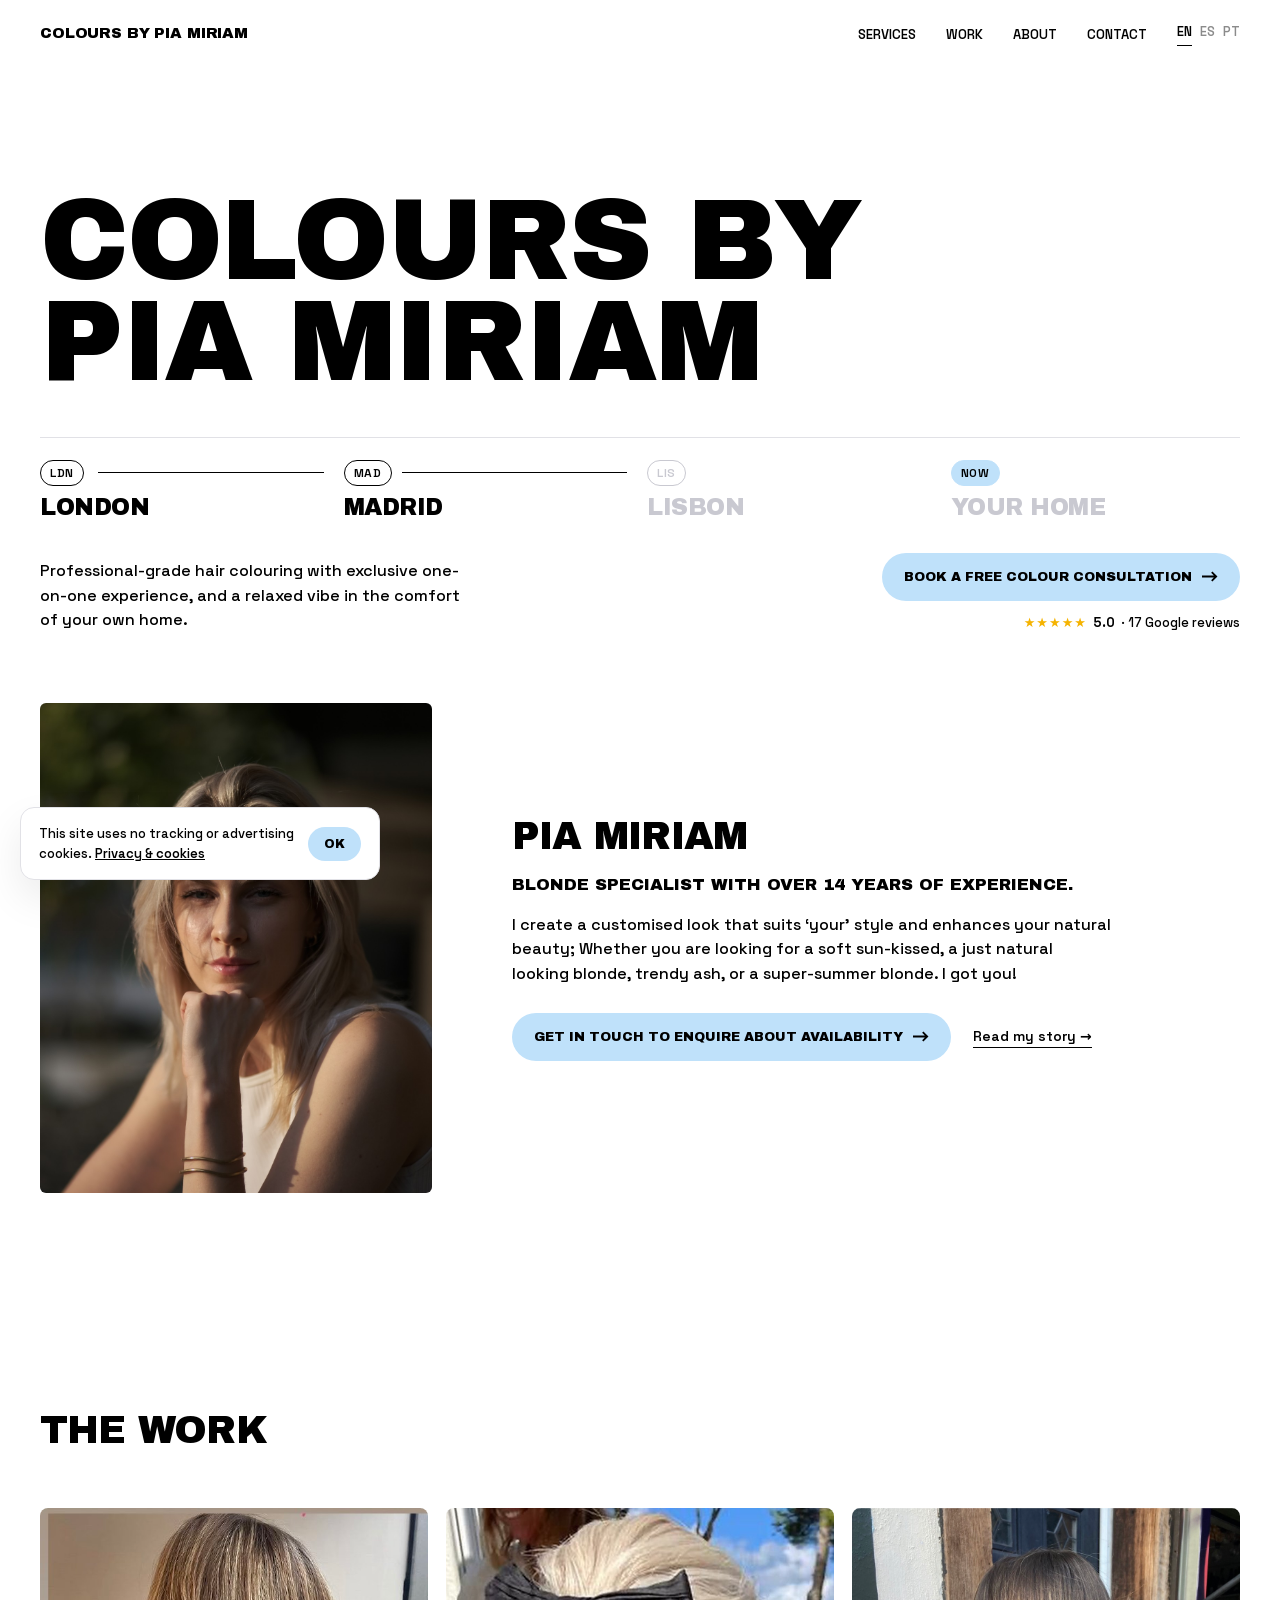
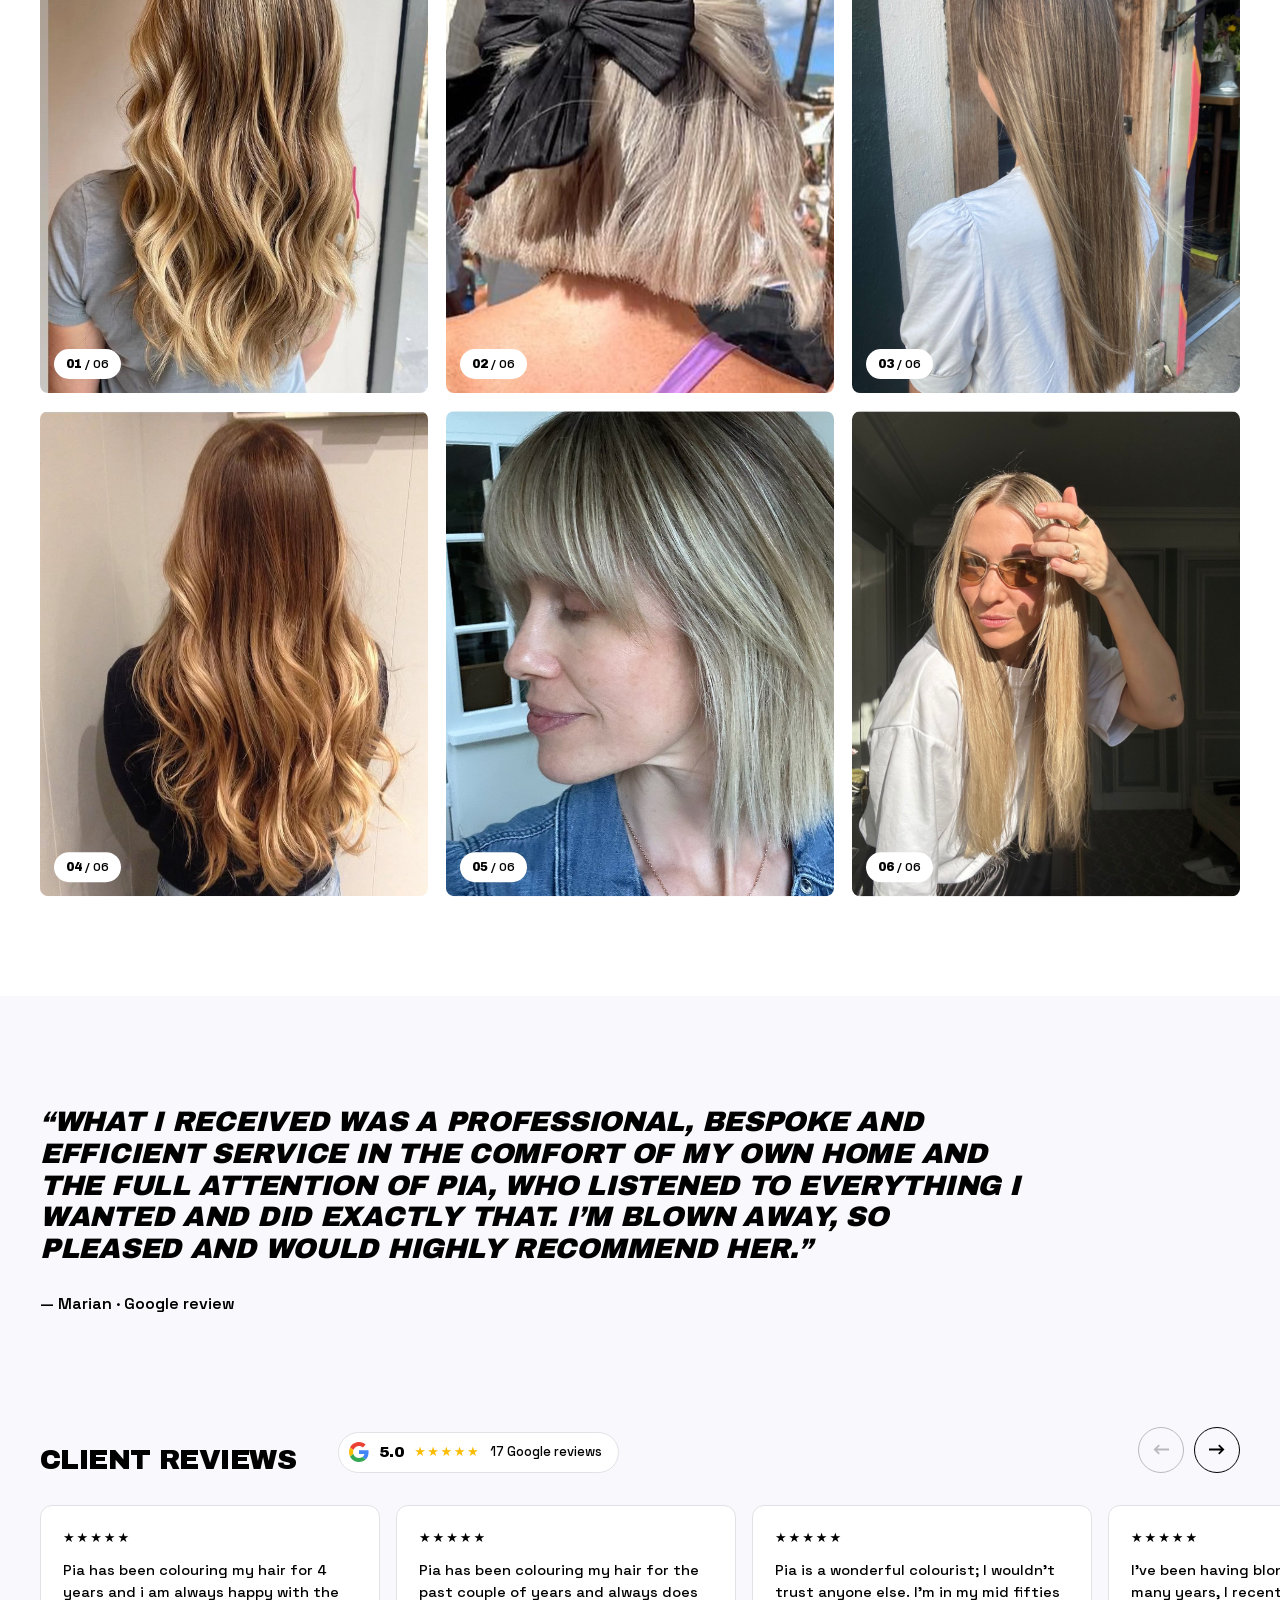
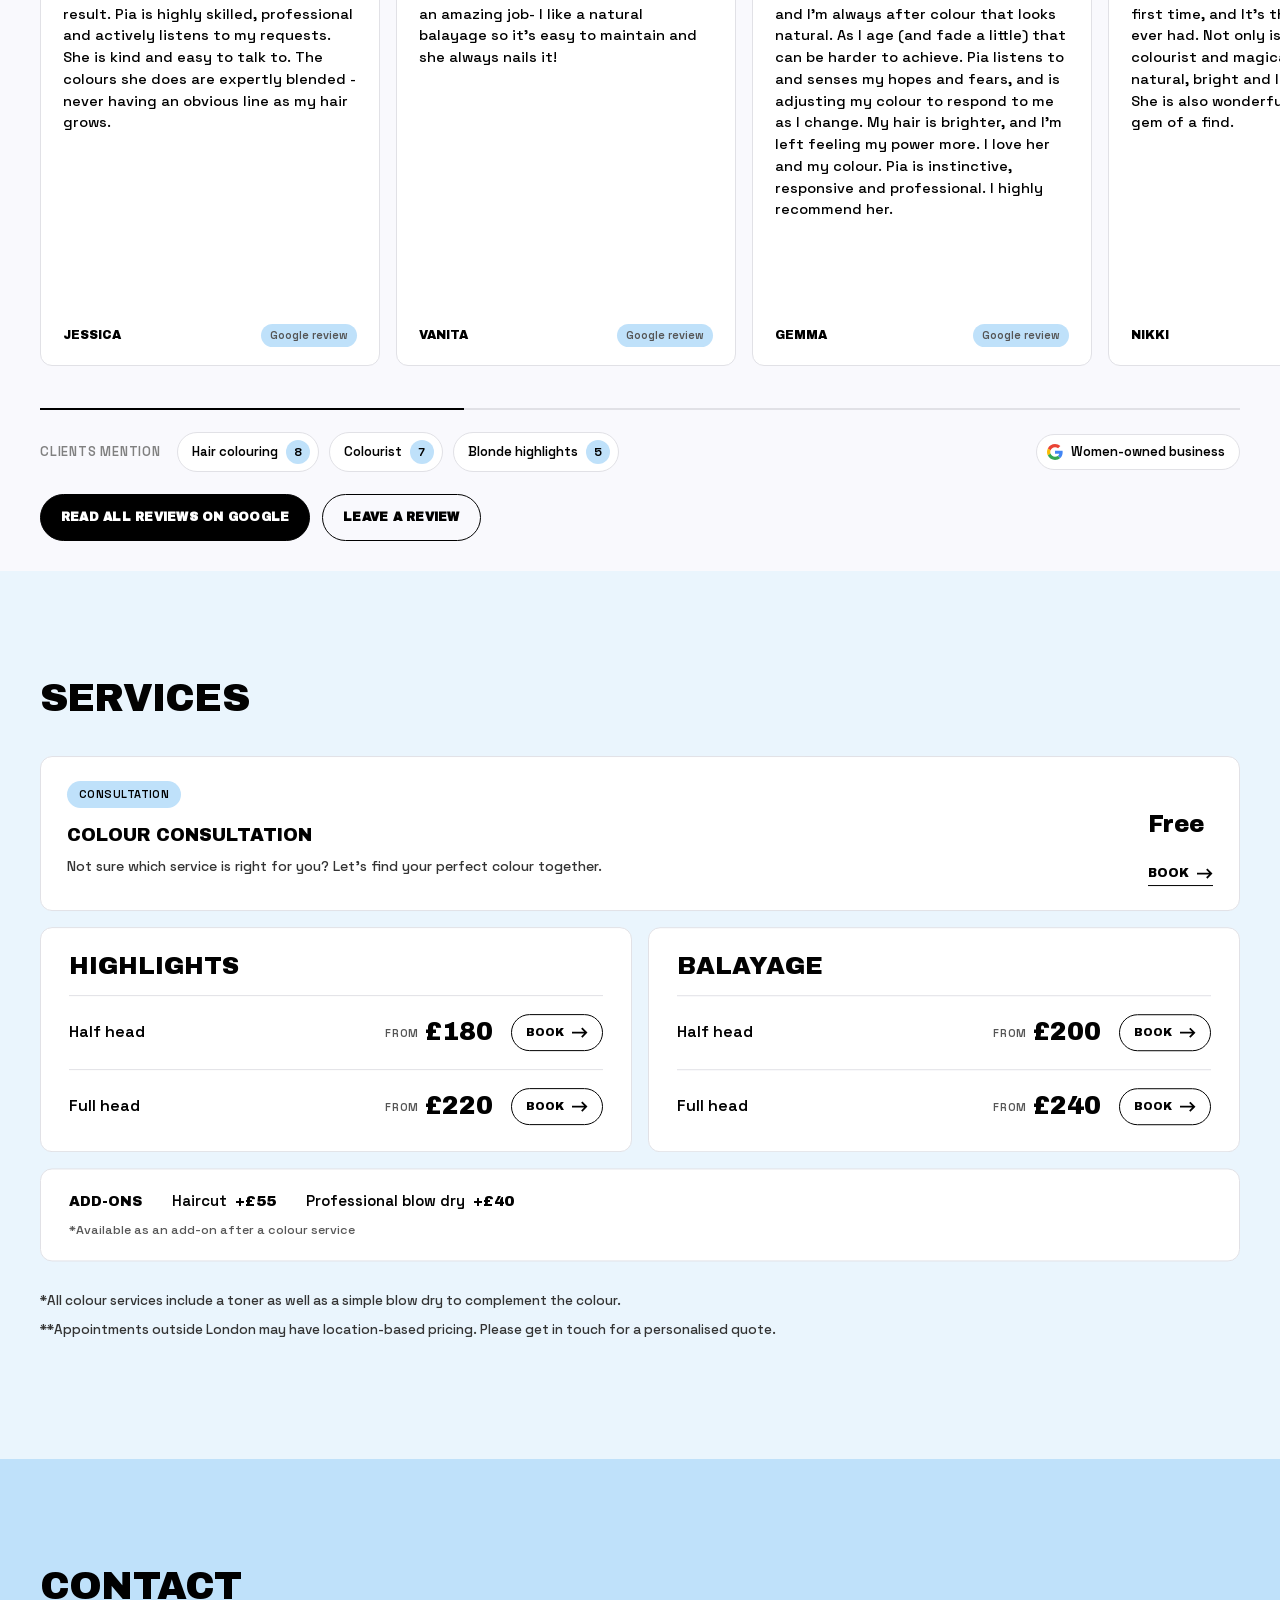
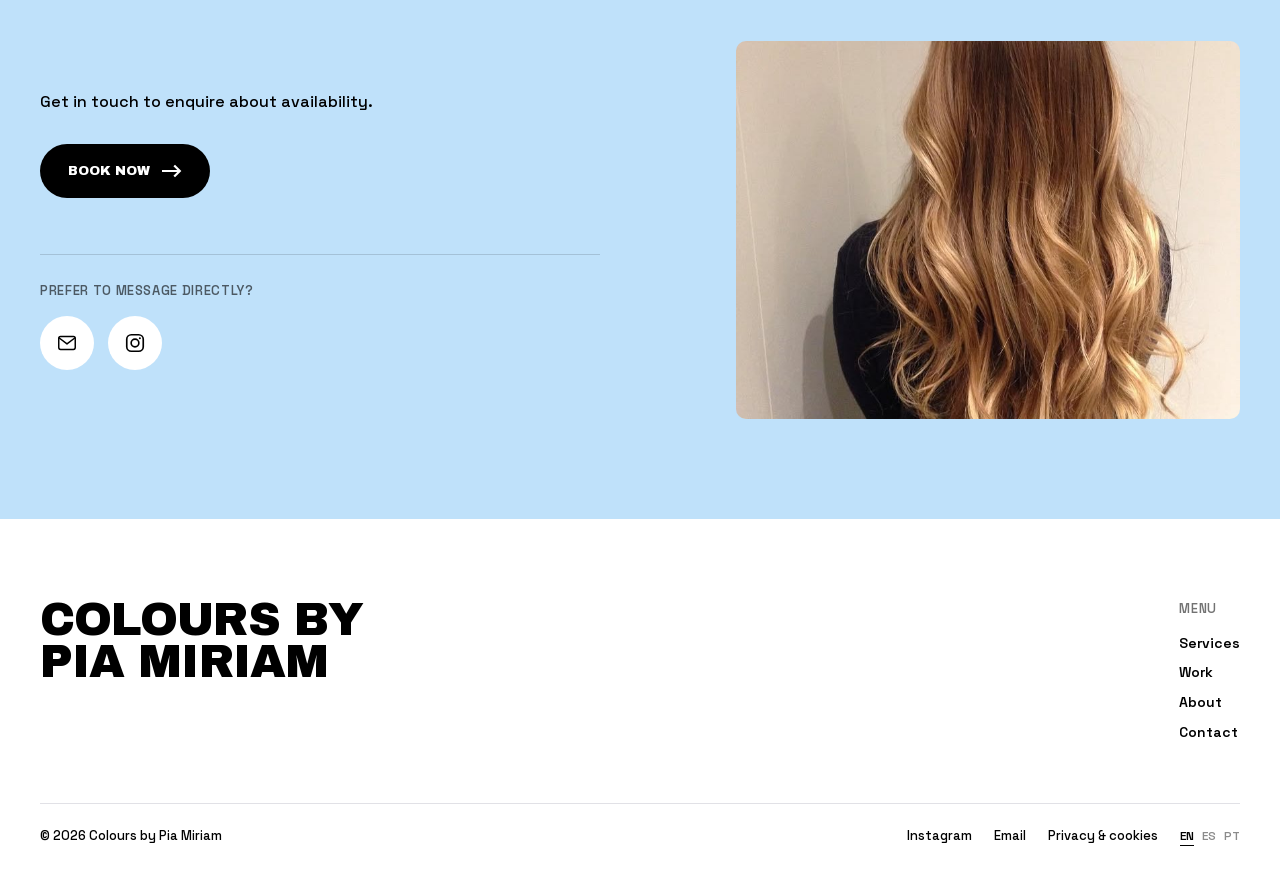
==== index.html @ 3969d378 "Add files via upload" ====
<!doctype html>
<html lang="en">
<head>
<meta charset="utf-8">
<meta name="viewport" content="width=device-width, initial-scale=1">
<title>COLOURS BY PIA MIRIAM</title>
<meta name="description" content="Blonde specialist with over 14 years of experience. Professional-grade hair colouring with exclusive one-on-one experience, and a relaxed vibe in the comfort of your own home.">
<meta property="og:title" content="COLOURS BY PIA MIRIAM">
<meta property="og:type" content="website">
<meta property="og:site_name" content="Colours by Pia Miriam">
<meta property="og:description" content="Blonde specialist with over 14 years of experience. Professional-grade hair colouring with exclusive one-on-one experience, and a relaxed vibe in the comfort of your own home.">
<meta property="og:image" content="https://www.piamiriamcolour.com/share.jpg">
<meta property="og:image:width" content="1200"><meta property="og:image:height" content="630">
<meta name="twitter:card" content="summary_large_image">
<link rel="icon" href="/favicon.ico" sizes="any"><link rel="icon" type="image/png" sizes="32x32" href="/favicon-32.png">
<link rel="icon" type="image/png" sizes="192x192" href="/icon-192.png">
<link rel="apple-touch-icon" href="/apple-touch-icon.png">
<link rel="alternate" hreflang="en" href="https://www.piamiriamcolour.com/">
<link rel="alternate" hreflang="es" href="https://www.piamiriamcolour.com/es">
<link rel="alternate" hreflang="pt" href="https://www.piamiriamcolour.com/pt">
<link rel="alternate" hreflang="x-default" href="https://www.piamiriamcolour.com/">
<link href="/fonts.css" rel="stylesheet">
<style>
:root{--blue:#BFE1FA;--bg:#F9F9FD;--line:#E1E1E6;--ink:#000;--grey:#808080;--H:'Archivo Black',Impact,sans-serif;--B:'Space Grotesk',system-ui,sans-serif}
*{box-sizing:border-box;margin:0;padding:0}
html{scroll-behavior:smooth}
body{background:#fff;color:var(--ink);font-family:var(--B);font-weight:500;font-size:16px;line-height:1.55;-webkit-font-smoothing:antialiased;overflow-x:hidden}
img{display:block;max-width:100%}
a{color:inherit}
.H{font-family:var(--H);text-transform:uppercase;letter-spacing:-.02em;line-height:.92;font-weight:400}
.wrap{max-width:1320px;margin:0 auto;padding:0 40px}
.lbl{font-weight:600;text-transform:uppercase;font-size:13px;letter-spacing:.06em}

/* header */
header{position:fixed;top:0;left:0;right:0;z-index:40;color:#000;background:rgba(255,255,255,.88);backdrop-filter:blur(10px)}
.nav{display:flex;justify-content:space-between;align-items:center;height:68px}
.brand{font-family:var(--H);text-transform:uppercase;font-size:15px;text-decoration:none;letter-spacing:-.01em}
.brand span,.ft-brand span{display:inline-block;animation:glow 7s calc(.6s + var(--k) * 70ms) infinite both}
@keyframes glow{0%{color:#000}3%{color:var(--blue)}45%{color:var(--blue)}52%{color:#000}100%{color:#000}}
@media (prefers-reduced-motion:reduce){.brand span,.ft-brand span{animation:none}}
.links{display:flex;gap:30px;list-style:none}
.links a{text-decoration:none;font-weight:600;text-transform:uppercase;font-size:13px}
.burger{display:none;background:none;border:0;color:#000;font:600 14px var(--B);text-transform:uppercase}

/* hero */
.hero{background:#fff}
.hero-d{padding:190px 0 50px}
.hero-d h1{font-size:clamp(52px,9vw,140px);line-height:.88}
.hero-m{display:none;padding:120px 0 40px}
.hero-m .lbl{color:var(--grey);margin-bottom:18px}
.hero-m .hname{font-size:clamp(40px,11.8vw,58px);line-height:.9}
.hero-m .hero-in{width:100%}
.hero-text{font-size:15.5px;line-height:1.55;margin-top:22px}
.cities{display:flex;flex-wrap:wrap;align-items:center;gap:6px 0;margin:24px 0 28px;font-family:var(--H);text-transform:uppercase;font-size:11px;letter-spacing:.02em}
.cities span{display:inline-flex;align-items:center}
.cities span:not(:last-child):after{content:"";width:4px;height:4px;border-radius:50%;background:#000;margin:0 8px}
.cities .home{background:var(--blue);border-radius:999px;padding:4px 9px}
.hero .ln{display:block;overflow:hidden}
.hero-d .ln span{display:inline-block;transform:translateY(110%)}
.hero-m .ln span{display:inline-block}
.journey{margin-top:44px;border-top:1px solid var(--line);padding-top:22px}
.journey .lbl{color:var(--grey);margin-bottom:16px}
.journey ol{list-style:none;margin:0;padding:0;display:grid;grid-template-columns:repeat(var(--n,6),1fr);gap:0 14px}
.journey li{position:relative;color:#C9C9D1;transition:color .6s}
.journey li small{display:inline-block;font-weight:600;font-size:12px;letter-spacing:.06em;border:1px solid currentColor;border-radius:999px;padding:3px 9px;margin-bottom:10px;transition:background .6s,border-color .6s,color .6s}
.journey li span{display:block;font-family:var(--H);text-transform:uppercase;font-size:clamp(17px,1.85vw,28px);line-height:.95;letter-spacing:-.02em}
.journey li:after{content:"";position:absolute;left:58px;right:6px;top:12px;height:1px;background:currentColor;transform-origin:left;transform:scaleX(0);transition:transform .7s cubic-bezier(.16,1,.3,1)}
.journey li:last-child:after{display:none}
.journey li.on{color:#000}.journey li.on:after{transform:scaleX(1)}
.journey li.cur small{background:var(--blue);border-color:var(--blue);color:#000}
.journey ol.rot li{color:#B9B9C2}.journey ol.rot li.cur{color:#000}
.journey ol.rot li:after{background:#C9C9D1}
.hero-meta{display:flex;justify-content:space-between;align-items:end;margin-top:34px;gap:30px}
.hero-meta p{max-width:420px;font-size:16px}
.cta{display:inline-flex;align-items:center;gap:10px;background:var(--blue);color:#000;text-decoration:none;font-family:var(--H);text-transform:uppercase;font-size:13px;padding:14px 22px;border-radius:999px;transition:transform .25s}
.cta:hover{transform:scale(1.05)}
.cta svg{transition:transform .25s}.cta:hover svg{transform:translateX(4px)}


/* testimonial */
.quote{padding:110px 0 100px;background:var(--bg)}
.quote blockquote{font-family:var(--H);text-transform:uppercase;font-style:italic;font-size:clamp(20px,2.2vw,32px);line-height:1.12;letter-spacing:-.01em;max-width:980px}
.quote blockquote .w{display:inline-block;opacity:.18;transition:opacity .3s}
.quote cite{display:block;margin-top:28px;font-style:normal;font-weight:600}

/* swipe rail (reviews) */
.rail{overflow-x:auto;scroll-snap-type:x mandatory;scrollbar-width:none;cursor:grab;overscroll-behavior-x:contain}
.rail::-webkit-scrollbar{display:none}
.rail.drag{cursor:grabbing;scroll-snap-type:none}.rail.drag *{pointer-events:none}
.rail>*{scroll-snap-align:start;user-select:none}
.arrows{display:flex;gap:10px;flex:none}
.arrows button{width:46px;height:46px;border-radius:50%;border:1px solid #000;background:transparent;cursor:pointer;display:grid;place-items:center;transition:background .3s,opacity .3s}
.arrows button:hover{background:var(--blue)}.arrows button:disabled{opacity:.25;cursor:default;background:transparent}
.arrows .prev svg{transform:scaleX(-1)}
.progress{position:relative;height:2px;background:rgba(0,0,0,.12);margin-top:34px}
.progress i{position:absolute;left:0;top:0;bottom:0;width:0;background:#000;transition:width .2s}

/* about text */
.about{padding:110px 0;background:#fff}
.hero-m + .about{padding-top:20px}
.about-grid{display:grid;grid-template-columns:.7fr 1.3fr;gap:80px;align-items:center}
.portrait-wrap{margin:0}.got{font-family:var(--H);text-transform:uppercase;font-size:clamp(18px,1.6vw,24px);margin-top:16px;letter-spacing:-.01em}
.about .portrait{border-radius:6px;overflow:hidden;aspect-ratio:4/5}
.about .portrait img{width:100%;height:115%;object-fit:cover;object-position:50% 72%}
.about h2{font-size:clamp(28px,3vw,44px);margin-bottom:20px}
.about .big{font-family:var(--H);text-transform:uppercase;font-size:clamp(15px,1.3vw,18px);line-height:1.2;margin-bottom:18px}
.about p{margin-bottom:16px;max-width:600px}
.more{font-weight:600;text-decoration:none;border-bottom:1px solid #000;padding-bottom:2px;margin-left:22px;font-size:14px}.more:hover{border-color:var(--blue)}
/* about page */
.ab{background:#fff;padding:150px 0 110px}
.ab-grid{display:grid;grid-template-columns:.8fr 1.2fr;gap:80px;align-items:start}
.ab-photo{position:sticky;top:100px;border-radius:6px;overflow:hidden;aspect-ratio:4/5}.ab-photo img{width:100%;height:100%;object-fit:cover;object-position:50% 45%}
.ab .lbl{color:var(--grey);margin-bottom:16px}
.ab h1{font-size:clamp(34px,4.4vw,64px);margin-bottom:28px}
.ab .lead{font-family:var(--H);text-transform:uppercase;font-size:clamp(16px,1.4vw,20px);line-height:1.2;margin-bottom:30px;max-width:620px}
.ab p{font-size:16.5px;line-height:1.7;margin-bottom:20px;max-width:620px}
.ab .cta{margin-top:18px}
.ab .journey ol{grid-template-columns:repeat(3,1fr);row-gap:22px}.ab .journey li:after{display:none}
.ab .journey li span{font-size:clamp(16px,1.4vw,20px)}
@media (max-width:900px){.ab{padding:110px 0 80px}.ab-grid{grid-template-columns:1fr;gap:36px}.ab-photo{position:relative;top:0}}

/* gallery */
.gallery{background:#fff;padding:110px 0 100px;overflow:clip visible}
.gal-head{display:flex;justify-content:space-between;align-items:end;margin-bottom:60px}
.gal-head h2{font-size:clamp(28px,3vw,44px)}
.gal-head a{font-weight:600;text-transform:uppercase;text-decoration:none;border-bottom:2px solid #000}
.grid{display:grid;grid-template-columns:repeat(3,1fr);gap:18px}
.sc{position:relative;margin:0;aspect-ratio:4/5;border-radius:8px;overflow:hidden;cursor:zoom-in;background:#EEF4FA}
.sc img{width:100%;height:100%;object-fit:cover;transition:transform 1.4s cubic-bezier(.16,1,.3,1)}
.sc:hover img{transform:scale(1.04)}
.sc figcaption{position:absolute;left:14px;bottom:14px;background:#fff;border-radius:999px;padding:6px 12px;font-weight:600;font-size:12px}
.sc figcaption b{font-family:var(--H);font-weight:400}
.cursor{position:fixed;left:0;top:0;width:78px;height:78px;border-radius:50%;background:var(--blue);color:#000;font-family:var(--H);font-size:13px;text-transform:uppercase;display:flex;align-items:center;justify-content:center;pointer-events:none;z-index:70;transform:translate(-50%,-50%) scale(0);transition:transform .25s ease}
.cursor.on{transform:translate(-50%,-50%) scale(1)}
.lightbox{position:fixed;inset:0;z-index:80;background:rgba(249,249,253,.97);display:none;align-items:center;justify-content:center;padding:70px 90px 80px;touch-action:pan-y}
.lightbox.open{display:flex}
.lb-in{width:100%;height:100%;display:flex;align-items:center;justify-content:center;min-height:0}
.lightbox img{max-height:100%;max-width:100%;object-fit:contain;border-radius:6px;box-shadow:0 30px 60px rgba(0,0,0,.08)}
.lb-nav{position:absolute;top:50%;transform:translateY(-50%);width:52px;height:52px;border-radius:50%;border:1px solid #000;background:#fff;cursor:pointer;display:grid;place-items:center;transition:background .3s}
.lb-nav:hover{background:var(--blue)}.lb-prev{left:24px}.lb-prev svg{transform:scaleX(-1)}.lb-next{right:24px}
.lb-meta{position:absolute;left:0;right:0;bottom:24px;text-align:center;font-size:13px;font-weight:600}.lb-meta b{font-family:var(--H);font-weight:400;margin-right:10px}
.lightbox .x{position:absolute;top:22px;right:28px;color:#000;font-family:var(--H);font-size:13px;text-transform:uppercase;cursor:pointer;border:1px solid #000;border-radius:999px;padding:9px 16px;background:#fff}
@media (max-width:900px){.lightbox{padding:70px 12px 90px}.lb-nav{top:auto;bottom:18px;transform:none;width:46px;height:46px}.lb-prev{left:16px}.lb-next{right:16px}.lb-meta{bottom:32px}}

/* reels */
.reels{padding:130px 0;background:var(--bg)}
.reels-head{display:flex;justify-content:space-between;align-items:end;margin-bottom:44px}
.reels-head h2{font-size:clamp(40px,5.4vw,84px)}
.reel-row{display:flex;gap:18px;overflow-x:auto;scroll-snap-type:x mandatory;padding-bottom:10px;scrollbar-width:none}
.reel-row::-webkit-scrollbar{display:none}
.reel{flex:none;width:300px;aspect-ratio:9/16;border-radius:10px;overflow:hidden;position:relative;scroll-snap-align:start;background:#000}
.reel iframe{position:absolute;left:0;top:-56px;width:100%;height:calc(100% + 170px);border:0;pointer-events:none}
.reel button{position:absolute;inset:0;background:transparent;border:0;cursor:pointer;display:flex;align-items:end;justify-content:start;padding:18px}
.reel button span{background:var(--blue);color:#000;font-family:var(--H);text-transform:uppercase;font-size:13px;padding:10px 16px;border-radius:999px}

/* services as cards */
.services{padding:110px 0;background:#EAF5FD}
.services h2{font-size:clamp(28px,3vw,44px);margin-bottom:40px}
.cards{display:grid;grid-template-columns:repeat(3,1fr);gap:16px}
.card{background:#fff;border:1px solid var(--line);border-radius:12px;padding:24px 26px;display:grid;grid-template-rows:auto 1fr auto auto;min-height:220px;transition:transform .3s cubic-bezier(.2,.8,.2,1), border-color .3s, background .3s}
.card:hover{transform:translateY(-6px);border-color:#000;background:var(--blue)}
.card .tag{justify-self:start;background:var(--blue);border-radius:999px;padding:5px 12px;font-size:11px;font-weight:600;text-transform:uppercase;letter-spacing:.04em}
.card:hover .tag{background:#fff}
.card h3{font-family:var(--H);text-transform:uppercase;font-weight:400;font-size:clamp(16px,1.4vw,20px);line-height:1.1;margin:26px 0 0;align-self:start}
.card .price{font-family:var(--H);font-size:clamp(28px,2.6vw,38px);line-height:1;margin-top:22px}
.card .price small{display:block;font-family:var(--B);font-weight:600;font-size:12px;text-transform:uppercase;letter-spacing:.06em;margin-bottom:6px;color:#555}
.card{cursor:pointer}
.card .note{font-size:12.5px;color:#555;min-height:18px;margin-top:10px}
.card .book{justify-self:start;display:inline-flex;align-items:center;gap:8px;margin-top:18px;font-family:var(--H);text-transform:uppercase;font-size:12px;text-decoration:none;color:#000;border-bottom:1px solid #000;padding-bottom:3px}
.card.wide{grid-column:1/-1;min-height:0;grid-template-columns:1fr auto;grid-template-rows:auto auto auto;column-gap:40px;background:#fff}
.card.wide .tag{grid-column:1}.card.wide h3{grid-column:1;margin-top:18px}.card.wide .note{grid-column:1;font-size:14px;color:#333}
.card.wide .price{grid-column:2;grid-row:1/3;align-self:center;font-size:clamp(20px,1.8vw,26px)}.card.wide .book{grid-column:2;grid-row:3;justify-self:end;align-self:end}
form .picked{grid-column:1/-1;display:none;align-items:center;gap:10px;background:var(--blue);border-radius:999px;padding:9px 16px;font-size:13px;font-weight:600;justify-self:start}
form .picked.on{display:inline-flex}form .picked button{border:0;background:none;cursor:pointer;font-size:16px;line-height:1;padding:0}
/* salon menu */
.menu-grid{display:grid;grid-template-columns:1fr 1fr;gap:16px;margin-top:16px}
.grp{background:#fff;border:1px solid var(--line);border-radius:12px;padding:26px 28px 8px}
.grp h3{font-family:var(--H);text-transform:uppercase;font-weight:400;font-size:clamp(20px,1.9vw,28px);line-height:1;margin-bottom:16px}
.opt{display:grid;grid-template-columns:1fr auto auto;align-items:center;gap:18px;padding:18px 0;border-top:1px solid var(--line);cursor:pointer}
.opt .nm{font-weight:600;font-size:16px}
.opt .pr{font-family:var(--H);font-size:clamp(22px,2vw,30px);line-height:1;white-space:nowrap}
.opt .pr small{font-family:var(--B);font-size:11px;font-weight:600;text-transform:uppercase;letter-spacing:.06em;color:#555;margin-right:6px;vertical-align:middle}
.opt .bk{display:inline-flex;align-items:center;gap:8px;border:1px solid #000;border-radius:999px;padding:9px 14px;font-family:var(--H);text-transform:uppercase;font-size:11px;text-decoration:none;color:#000;transition:background .3s,border-color .3s}
.opt:hover .bk,.opt:focus-visible .bk{background:var(--blue);border-color:var(--blue)}
.addons{margin-top:16px;background:#fff;border:1px solid var(--line);border-radius:12px;padding:20px 28px;display:flex;flex-wrap:wrap;align-items:baseline;gap:8px 30px}
.addons .t{font-family:var(--H);text-transform:uppercase;font-size:14px}
.addons .it{font-size:15px;font-weight:600}.addons .it b{font-family:var(--H);font-weight:400;margin-left:8px}
.addons small{flex-basis:100%;color:#555;font-size:12.5px}
.langs{display:flex;gap:8px;font-size:12px;font-weight:600}.langs-m{display:none}.langs a{opacity:.45;text-decoration:none}.langs a.cur{opacity:1;border-bottom:1px solid currentColor}
.notes{margin-top:30px;max-width:820px;font-size:13.5px;color:#333}
.notes p{margin-bottom:8px}

/* contact */
.contact{background:var(--blue);color:#000;padding:110px 0 100px}
.contact h2{font-size:clamp(28px,3vw,44px);color:#000}
.contact-grid{display:grid;grid-template-columns:1.1fr .9fr;gap:80px;margin-top:36px;align-items:center}
.ct-photo{margin:0;border-radius:10px;overflow:hidden;aspect-ratio:4/3;max-height:420px}.ct-photo img{width:100%;height:100%;object-fit:cover}
.contact .ch{margin-bottom:26px}
.dm{display:inline-flex;align-items:center;gap:12px;background:#000;color:#fff;text-decoration:none;font-family:var(--H);text-transform:uppercase;font-size:13px;padding:16px 24px;border-radius:999px;margin-bottom:34px;transition:transform .25s}
.contact .ch a[href^="mailto"]{text-transform:none}
.dm:hover{transform:translateY(-2px)}
.sheet{position:fixed;inset:0;z-index:90;overscroll-behavior:contain;background:rgba(0,0,0,.35);display:flex;align-items:center;justify-content:center;padding:16px;opacity:0;pointer-events:none;transition:opacity .3s}
.sheet.open{opacity:1;pointer-events:auto}
.sheet-in{position:relative;background:#fff;border-radius:22px;padding:30px 30px 22px;max-width:540px;width:100%;max-height:calc(100vh - 32px);max-height:calc(100dvh - 32px);overflow:auto;overscroll-behavior:contain;-webkit-overflow-scrolling:touch;transform:translateY(14px);transition:transform .3s}
.sheet.open .sheet-in{transform:none}
.sheet .x{position:absolute;top:18px;right:20px;background:none;border:0;font-size:12px;text-transform:uppercase;letter-spacing:.04em;cursor:pointer;color:#000;z-index:2}
.prog{margin:0 70px 22px 0}.prog .lbl{display:block;color:var(--grey);margin-bottom:10px}.prog .lbl b{color:#000}
.prog i{display:block;height:3px;background:var(--line);border-radius:3px;overflow:hidden}.prog .bar{display:block;height:100%;width:25%;background:#000;transition:width .4s ease}
.step{border:0;margin:0;padding:0;min-width:0}.step legend{font-size:22px;line-height:1.1;text-transform:uppercase;margin-bottom:18px;padding:0}
.opts{display:grid;gap:8px;border-radius:14px}.opts.bad,.fi.bad{animation:shake .45s}
@keyframes shake{25%{transform:translateX(-6px)}50%{transform:translateX(6px)}75%{transform:translateX(-3px)}}
.opt-r input,.chip-c input,.seg input{position:absolute;opacity:0;pointer-events:none}
.opt-r span{display:block;border:1.5px solid var(--line);border-radius:14px;padding:14px 16px;font-size:14.5px;cursor:pointer;transition:border-color .2s,background .2s}
.opt-r span:hover{border-color:#000}.opt-r input:checked+span{border-color:#000;background:var(--blue)}
.opt-r input:focus-visible+span,.chip-c input:focus-visible+span,.seg input:focus-visible+span{outline:2px solid #000;outline-offset:2px}
.sub{font-size:12px;text-transform:uppercase;letter-spacing:.04em;color:var(--grey);margin:18px 0 10px}
.chips{display:flex;flex-wrap:wrap;gap:8px}
.chip-c span{display:inline-block;border:1.5px solid var(--line);border-radius:999px;padding:10px 16px;font-size:13.5px;cursor:pointer;transition:border-color .2s,background .2s}
.chip-c input:checked+span{border-color:#000;background:var(--blue)}
.seg{display:inline-flex;border:1.5px solid #000;border-radius:999px;padding:3px;margin-bottom:10px}
.seg span{display:block;padding:8px 18px;border-radius:999px;font-size:13px;cursor:pointer}.seg input:checked+span{background:#000;color:#fff}
.fi{display:block;width:100%;box-sizing:border-box;border:1.5px solid var(--line);border-radius:14px;padding:14px 16px;font:inherit;font-size:15px;margin-top:10px;background:#fff;color:#000}
.fi:focus{outline:none;border-color:#000}textarea.fi{resize:vertical;margin-top:14px}
.consent{font-size:12px;color:var(--grey);margin:12px 0 0}.consent a{color:inherit}
.hp{position:absolute;left:-9999px}
.sheet .nav{display:flex;align-items:center;justify-content:space-between;gap:12px;margin-top:24px}
.sheet .nav .dm{margin:0 0 0 auto;border:0;cursor:pointer}.sheet .nav .dm[disabled]{opacity:.6}
.sheet .back{background:none;border:0;font:inherit;font-size:13px;cursor:pointer;padding:8px 0;color:#000}
.done{padding:20px 0 6px}.done .H{font-size:28px;text-transform:uppercase;margin-bottom:10px}
.alt{font-size:12.5px;color:var(--grey);margin:18px 0 0;padding-top:14px;border-top:1px solid var(--line)}.alt a{color:#000}
.dm-book{background:var(--blue);color:#000}.dm.dm-book svg path{stroke:#000}
@media (max-width:700px){.sheet{align-items:flex-end;padding:0}.sheet-in{border-radius:22px 22px 0 0;padding:26px 20px calc(20px + env(safe-area-inset-bottom));max-height:92vh;max-height:92dvh}.step legend{font-size:19px}.sheet .nav .dm{width:auto}}

.dm-main{background:#000;color:#fff;margin-bottom:22px}.dm.dm-main svg path{stroke:#fff}
.dm-main{padding:17px 28px}
.alt-ways{margin-top:34px;padding-top:26px;border-top:1px solid rgba(0,0,0,.14);max-width:560px}
.alt-ways .q{font-size:13px;font-weight:600;text-transform:uppercase;letter-spacing:.05em;opacity:.6;margin-bottom:14px}
.alt-links{display:flex;gap:14px}
.alt-links a{width:54px;height:54px;border-radius:50%;background:#fff;display:grid;place-items:center;color:#000;transition:transform .25s,background .25s}
.alt-links a:hover{transform:translateY(-2px);background:#000;color:#fff}
.alt-links a svg{width:22px;height:22px}.alt-links a svg *:not([stroke=none]){stroke:currentColor}.alt-links a .igi circle[fill]{fill:currentColor}
.ctas{display:flex;flex-wrap:wrap;gap:12px;margin-bottom:34px}.ctas .dm{margin-bottom:0}
.dm-mail{background:transparent;color:#000;border:1.5px solid #000;padding:14.5px 22.5px}
.dm.dm-mail svg{fill:none}.dm.dm-mail svg rect,.dm.dm-mail svg path{stroke:#000}
.ft-dm.dm-mail{padding:11.5px 16.5px;margin-top:10px}
.cities span{transition:background-color .45s ease}
.dm svg{width:20px;height:20px}.dm svg path{stroke:#fff}
.iglink{display:inline-flex;align-items:center;gap:10px}.iglink .igi{width:1.1em;height:1.1em;flex:none}
.contact .ch .lbl{color:#000;opacity:.55;margin-bottom:4px}
.contact .ch a{font-family:var(--H);font-size:20px;text-decoration:none;text-transform:uppercase}
.contact .ch a:hover{opacity:.6}
form{display:grid;grid-template-columns:1fr 1fr;gap:22px}
label{display:block;font-size:11px;font-weight:600;text-transform:uppercase;color:#000;opacity:.6;margin-bottom:6px}
input,textarea{width:100%;background:transparent;border:0;border-bottom:1px solid rgba(0,0,0,.35);color:#000;font:inherit;font-size:16px;padding:8px 0;outline:none}
input:focus,textarea:focus{border-color:#000}
textarea{min-height:110px;resize:vertical}
.full{grid-column:1/-1}
form .cta{border:0;cursor:pointer;justify-self:start;background:#000;color:#fff}form .cta svg path{stroke:#fff}
.hp{display:none}
footer{background:#fff;color:#000;padding:80px 0 26px;font-size:14px}
footer a{text-decoration:none}
.ft-top{display:grid;grid-template-columns:1fr auto;gap:40px;padding-bottom:60px}
.ft-brand{font-family:var(--H);text-transform:uppercase;font-size:clamp(30px,3.6vw,54px);line-height:.92;letter-spacing:-.02em}
.ft-col .lbl{opacity:.55;margin-bottom:14px}
.ft-col ul{list-style:none;display:grid;gap:8px;font-weight:600}
.ft-col ul a:hover{text-decoration:underline}
.ft-dm{margin:16px 0 0;font-size:11.5px;padding:13px 18px}
.ig{display:inline-flex;align-items:center;gap:12px;font-weight:600;margin-top:14px}
.ig i{width:46px;height:46px;border-radius:50%;background:var(--blue);display:grid;place-items:center;transition:transform .3s}
.ig:hover i{transform:rotate(-8deg) scale(1.06)}.ig svg{width:22px;height:22px}
.ft-bot{border-top:1px solid var(--line);padding-top:22px;display:flex;justify-content:space-between;flex-wrap:wrap;gap:12px;font-size:13px}
.ft-bot .legal{display:flex;gap:22px;align-items:center}
@media (max-width:900px){footer{padding:60px 0 24px}.ft-top{grid-template-columns:1fr 1fr;gap:34px 20px;padding-bottom:40px}.ft-brand{grid-column:1/-1}}

@media (max-width:900px){
  .wrap{padding:0 20px}
  .links{display:none;position:absolute;top:76px;left:0;right:0;background:#fff;color:#000;flex-direction:column;gap:0;padding:6px 0;mix-blend-mode:normal}
  header.menu-open{mix-blend-mode:normal;color:#000;background:#fff}
  .links.open{display:flex}.links a{display:block;padding:15px 20px}
  .burger{display:block}
  .hero{padding:140px 0 70px}
  .hero-meta{flex-direction:column;align-items:start}
  
  .journey ol{grid-template-columns:1fr 1fr;row-gap:22px}
  .journey li:nth-child(2n):after{display:none}
  .about-grid,.contact-grid{grid-template-columns:1fr;gap:40px}
  .grid{grid-template-columns:1fr 1fr;gap:10px}.sc figcaption{left:10px;bottom:10px}
  .cards{grid-template-columns:1fr 1fr;gap:10px}
  .card{min-height:190px;padding:18px}
  .links .langs{display:none}.langs-m{display:flex;margin-left:auto;margin-right:18px;gap:10px}
  .opt{grid-template-columns:1fr auto;grid-template-areas:"nm bk" "pr bk";row-gap:4px}.opt .nm{grid-area:nm}.opt .pr{grid-area:pr}.opt .bk{grid-area:bk}
  .menu-grid{grid-template-columns:1fr}.grp{padding:22px 20px 6px}.addons{padding:18px 20px}.opt{gap:12px}.opt .bk{padding:8px 11px}
  .card.wide{grid-template-columns:1fr}.card.wide .price,.card.wide .book{grid-column:1;grid-row:auto;justify-self:start}
  form{grid-template-columns:1fr}
  .quote,.about,.gallery,.reels,.services,.contact{padding:90px 0}
  .reel{width:240px}
  .cursor{display:none}
}

/* google reviews rail */
.greviews{background:var(--bg);padding:10px 0 30px;overflow:hidden}
.greviews .progress{background:var(--line)}
.gr-head{display:flex;justify-content:space-between;align-items:end;gap:20px;margin-bottom:28px}
.gr-head .lbl{margin-right:auto;margin-left:20px;align-self:center}
.gr-head h2{font-size:clamp(22px,2.2vw,32px)}
.gr-row{display:flex;gap:16px;align-items:stretch;padding:4px max(40px,calc((100vw - 1320px) / 2 + 40px)) 8px;scroll-padding-left:max(40px,calc((100vw - 1320px) / 2 + 40px))}
.rv-card{width:340px;flex:none;background:#fff;border:1px solid var(--line);border-radius:12px;padding:22px 22px 18px;display:flex;flex-direction:column;transition:transform .3s, border-color .3s}
.rv-card:hover{transform:translateY(-4px);border-color:#000}
.rv-card .st{color:#000;letter-spacing:.15em;font-size:13px}
.rv-card blockquote{font-size:14.5px;line-height:1.5;margin:12px 0 16px;flex:1}
.rv-card figcaption{font-family:var(--H);text-transform:uppercase;font-size:12px;display:flex;justify-content:space-between;align-items:center;gap:10px}
.rv-card figcaption span{font-family:var(--B);font-weight:600;font-size:11px;color:#555;text-transform:none;background:var(--blue);border-radius:999px;padding:3px 9px}
.gbadge{display:inline-flex;align-items:center;gap:10px;margin-right:auto;margin-left:22px;padding:8px 16px 8px 10px;background:#fff;border:1px solid var(--line);border-radius:999px;text-decoration:none;font-size:13px;font-weight:500;transition:border-color .3s}
.gbadge:hover{border-color:#000}.gbadge svg{width:20px;height:20px;flex:none}
.gbadge b{font-family:var(--H);font-weight:400;font-size:15px}.gbadge .s{letter-spacing:.12em;color:#FBBC04}
.trust{display:flex;flex-wrap:wrap;align-items:center;gap:10px;margin-top:22px}
.trust .lbl{color:var(--grey);margin-right:6px}
.chip{display:inline-flex;align-items:center;gap:8px;background:#fff;border:1px solid var(--line);border-radius:999px;padding:7px 8px 7px 14px;font-size:13px;font-weight:600}
.chip b{background:var(--blue);border-radius:999px;min-width:24px;height:24px;display:grid;place-items:center;font-size:12px}
.wo{display:inline-flex;align-items:center;gap:8px;margin-left:auto;background:#fff;border:1px solid var(--line);border-radius:999px;padding:7px 14px 7px 10px;font-size:13px;font-weight:600;text-decoration:none}
.wo svg{width:16px;height:16px}.wo:hover{border-color:#000}
@media (max-width:900px){.wo{margin-left:0}.trust .lbl{flex-basis:100%}}
.gr-links{display:flex;gap:12px;flex-wrap:wrap;margin-top:22px;font-size:14px;font-weight:600}
.gr-links a{display:inline-flex;align-items:center;gap:8px;text-decoration:none;font-family:var(--H);text-transform:uppercase;font-size:12px;letter-spacing:.02em;padding:13px 20px;border-radius:999px;border:1.5px solid #000;background:#000;color:#fff;transition:transform .25s}.gr-links a+a{background:transparent;color:#000}.gr-links a:hover{transform:translateY(-2px)}
.cookie{position:fixed;left:20px;bottom:20px;z-index:60;max-width:360px;background:#fff;border:1px solid var(--line);border-radius:14px;box-shadow:0 18px 40px rgba(0,0,0,.08);padding:16px 18px;font-size:13px;line-height:1.5;display:none;gap:14px;align-items:center}
.cookie.show{display:flex}.cookie a{color:#000;font-weight:600}
.cookie button{flex:none;border:0;border-radius:999px;background:var(--blue);font-family:var(--H);text-transform:uppercase;font-size:12px;padding:10px 16px;cursor:pointer}
@media (max-width:900px){.gbadge{margin-left:0;order:3}.cookie{left:12px;right:12px;bottom:12px;max-width:none}}
@media (max-width:900px){.rv-card{width:82vw;max-width:340px}.gr-row{padding:4px 20px 8px;scroll-padding-left:20px}.gr-head{flex-wrap:wrap}.gr-head .lbl{display:none}}

/* ---- mobile polish: calmer rhythm, one column, nothing cramped ---- */
.fab{display:none}
@media (max-width:900px){
  body{font-size:15px}
  .hero-d{display:none}.hero-m{display:block}
  .cities{font-size:11px;margin:24px 0 28px;letter-spacing:.02em}
  .cities span:not(:last-child):after{margin:0 8px}
  .cities .home{padding:4px 9px}
  .journey{margin-top:30px;padding-top:18px}
  .hero-meta{margin-top:28px;gap:22px}
  .quote{padding:64px 0 40px}
  .quote blockquote{font-size:18px;line-height:1.25}
  .quote cite{margin-top:18px;font-size:14px}
  .greviews{padding:20px 0 56px}
  .gr-head{flex-direction:column;align-items:flex-start;gap:14px;margin-bottom:22px}
  .gr-head .arrows{display:none}
  .gbadge{order:0}
  .trust{gap:8px}.chip{font-size:12px;padding:6px 7px 6px 12px}
  .gr-links{gap:10px;font-size:13px}.gr-links a{flex:1;justify-content:center;padding:13px 14px;font-size:11px}
  .services,.gallery,.about,.contact{padding:64px 0}
  .services h2,.gal-head h2,.contact h2{font-size:30px}
  .services .cards{margin-top:22px}
  .addons{flex-direction:column;align-items:flex-start;gap:6px}
  .notes{margin-top:22px;font-size:12.5px}
  .gal-head{flex-direction:column;align-items:flex-start;gap:12px;margin-bottom:26px}
  .gal-head a{font-size:13px}
  .about-grid{gap:28px}
  .about h2{font-size:30px;margin-bottom:14px}
  .about .big{font-size:14px}
  .about .cta,.ab .cta{font-size:11.5px;padding:13px 18px;white-space:normal;text-align:left}
  .more{display:inline-block;margin:18px 0 0}
  .contact-grid{gap:34px}.ct-photo{display:none}
  .dm{width:100%;justify-content:center;margin-bottom:26px}.ctas{margin-bottom:26px}
  .ft-top .ft-col:last-child{grid-column:1/-1}.ft-dm{margin:14px 0 0}
  .cookie{padding:12px 14px;font-size:12px;gap:10px;border-radius:12px}
  .cookie button{padding:8px 12px;font-size:11px}
  .fab{display:inline-flex;position:fixed;right:16px;bottom:16px;z-index:55;align-items:center;gap:8px;background:#000;color:#fff;text-decoration:none;font-family:var(--H);text-transform:uppercase;font-size:12px;padding:13px 18px;border-radius:999px;box-shadow:0 10px 30px rgba(0,0,0,.18);transition:transform .35s cubic-bezier(.16,1,.3,1),opacity .35s,bottom .35s}
  .fab svg{width:16px;height:16px}.fab svg path{stroke:#fff}
  .fab.away{opacity:0;transform:translateY(20px);pointer-events:none}
  body.ck .fab{bottom:92px}
}

/* mobile hero: tighter gap to Pia's block; moving city pill without layout jumps */
.hero.hero-m{padding-bottom:28px}
.hero-m .cities{gap:6px 2px;margin-left:-8px}
.hero-m .cities span{position:relative;padding:4px 8px;border-radius:999px;margin-right:8px}
.hero-m .cities span:not(:last-child):after{position:absolute;right:-7px;top:50%;margin:0;transform:translateY(-50%)}
.hero-m .cities .home{padding:4px 8px}

/* booking form: undo the old contact-form rules (form grid, uppercase grey labels, underline inputs) */
.sheet [hidden]{display:none!important}
#book-form{display:block}
#book-form label{display:block;font-size:inherit;font-weight:inherit;text-transform:none;opacity:1;margin:0;color:#000}
#book-form .chip-c,#book-form .seg label{display:inline-block}
#book-form .fi{border:1.5px solid var(--line);border-radius:14px;padding:14px 16px;background:#fff;font-size:15px}
#book-form .fi:focus{border-color:#000}
#book-form .opt-r span,#book-form .chip-c span{text-transform:none;color:#000}
#book-form .seg input:checked+span{background:#000;color:#fff}
#book-form .back{width:auto;height:auto;border-radius:0;display:inline-block}
#book-form .back:hover{background:none;opacity:.6}

/* hero: Google rating right under the main button */
.hero-act{display:flex;flex-direction:column;align-items:flex-end;gap:12px}
.hero-rate{display:inline-flex;align-items:center;gap:6px;font-size:13px;text-decoration:none;color:#000}
.hero-rate .s{color:#F5B301;letter-spacing:1px}.hero-rate:hover{opacity:.65}
.hero-m .hero-rate{display:flex;margin-top:14px}
@media (max-width:900px){.hero-act{align-items:flex-start}}
@media (max-width:900px){
  .contact{padding:72px 0 64px}
  .contact h2{margin-bottom:16px}
  .dm-main{width:100%;justify-content:center;padding:18px 24px;margin-bottom:0}
  .alt-ways{margin-top:30px;padding-top:24px}
  .ft-bot{flex-direction:column;align-items:flex-start;gap:16px}
  .ft-bot .legal{flex-wrap:wrap;gap:14px 22px}
}
</style>
</head>
<body data-booking="Booking:">
<header>
  <div class="wrap nav">
    <a class="brand" href="/">Colours by Pia Miriam</a>
    <script>/* logo: letters light up in blue one by one */
    (() => { const b = document.querySelector('.brand'); b.setAttribute('aria-label', b.textContent);
      b.innerHTML = [...b.textContent].map((c, i) => `<span aria-hidden="true" style="--k:${i}">${c === ' ' ? '&nbsp;' : c}</span>`).join(''); })();</script>
    <div class="langs langs-m"><a href="/" hreflang="en" lang="en" class=cur>EN</a><a href="/es" hreflang="es" lang="es">ES</a><a href="/pt" hreflang="pt" lang="pt">PT</a></div>
    <button class="burger" onclick="document.querySelector('.links').classList.toggle('open');document.querySelector('header').classList.toggle('menu-open')">Menu</button>
    <ul class="links">
      <li><a href="#services">Services</a></li>
      <li><a href="#gallery">Work</a></li>
      <li><a href="/about">About</a></li>
      <li><a href="#contact">Contact</a></li>
      <li class="langs"><a href="/" hreflang="en" lang="en" class=cur>EN</a><a href="/es" hreflang="es" lang="es">ES</a><a href="/pt" hreflang="pt" lang="pt">PT</a></li>
    </ul>
  </div>
</header>

<main id="top">
  <section class="hero hero-d">
    <div class="wrap hero-in">
      <h1 class="H"><span class="ln"><span>Colours by</span></span><span class="ln"><span>Pia Miriam</span></span></h1>
      <div class="journey"><ol id="journey"><li><small>LDN</small><span>London</span></li><li><small>MAD</small><span>Madrid</span></li><li><small>LIS</small><span>Lisbon</span></li><li><small>NOW</small><span>Your home</span></li></ol></div>
      <div class="hero-meta">
        <p class="fade">Professional-grade hair colouring with exclusive one-on-one experience, and a relaxed vibe in the comfort of your own home.</p>
        <div class="hero-act fade"><a class="cta" href="#contact" data-pkg="Colour consultation">Book a free colour consultation <svg width="16" height="11" viewBox="0 0 18 12"><path d="M0 6h16M11 1l5 5-5 5" stroke="#000" stroke-width="2" fill="none"/></svg></a><a class="hero-rate" href="https://www.google.com/maps?cid=7808784801875766394" target="_blank" rel="noopener"><span class="s">★★★★★</span> <b>5.0</b> · 17 Google reviews</a></div>
      </div>
    </div>
  </section>
  <section class="hero hero-m">
    <div class="wrap hero-in">
      <div class="H hname"><span class="ln"><span>Colours by</span></span><span class="ln"><span>Pia Miriam</span></span></div>
      <p class="hero-text">Professional-grade hair colouring with exclusive one-on-one experience, and a relaxed vibe in the comfort of your own home.</p>
      <div class="cities" aria-label="London, Madrid, Lisbon, Your home"><span>London</span><span>Madrid</span><span>Lisbon</span><span class=home>Your home</span></div>
      <a class="cta" href="#contact" data-pkg="Colour consultation">Book a free colour consultation <svg width="16" height="11" viewBox="0 0 18 12"><path d="M0 6h16M11 1l5 5-5 5" stroke="#000" stroke-width="2" fill="none"/></svg></a><a class="hero-rate" href="https://www.google.com/maps?cid=7808784801875766394" target="_blank" rel="noopener"><span class="s">★★★★★</span> <b>5.0</b> · 17 Google reviews</a>
    </div>
  </section>
  <section class="about" id="about"><div class="wrap about-grid">
    <figure class="portrait-wrap"><div class="portrait"><img class="par" src="/pia-original.jpg" alt="Pia Miriam"></div></figure>
    <div>
      <h2 class="H rv">Pia Miriam</h2>
      <p class="big rv">Blonde specialist with over 14 years of experience.</p>
      <p class="rv">I create a customised look that suits ‘your’ style and enhances your natural beauty; Whether you are looking for a soft sun-kissed,  a just natural looking blonde, trendy ash, or a super-summer blonde. I got you!</p>
      <p class="rv" style="margin-top:26px"><a class="cta" href="#contact">Get in touch to enquire about availability <svg width="16" height="11" viewBox="0 0 18 12"><path d="M0 6h16M11 1l5 5-5 5" stroke="#000" stroke-width="2" fill="none"/></svg></a><a class="more" href="/about">Read my story →</a></p>
    </div>
  </div></section>
  <section class="gallery" id="gallery"><div class="wrap">
    <div class="gal-head"><h2 class="H rv">The work</h2></div>
    <div class="grid">
      <figure class="sc"><img src="/foto2.jpg" loading="lazy" alt="Sun-kissed balayage"><figcaption><b>01</b> / 06</figcaption></figure>
      <figure class="sc"><img src="/foto6.jpg" loading="lazy" alt="Icy blonde bob"><figcaption><b>02</b> / 06</figcaption></figure>
      <figure class="sc"><img src="/foto5.jpg" loading="lazy" alt="Blended blonde"><figcaption><b>03</b> / 06</figcaption></figure>
      <figure class="sc"><img src="/foto7.jpg" loading="lazy" alt="Warm balayage"><figcaption><b>04</b> / 06</figcaption></figure>
      <figure class="sc"><img src="/foto3.jpg" loading="lazy" alt="Soft blonde"><figcaption><b>05</b> / 06</figcaption></figure>
      <figure class="sc"><img src="/foto4.jpg" loading="lazy" alt="Super-summer blonde"><figcaption><b>06</b> / 06</figcaption></figure>
    </div>
  </div></section>
  <section class="quote"><div class="wrap">
    <blockquote id="q">“What I received was a professional, bespoke and efficient service in the comfort of my own home and the full attention of Pia, who listened to everything I wanted and did exactly that. I’m blown away, so pleased and would highly recommend her.”</blockquote>
    <cite>— Marian · Google review</cite>
  </div></section>
  <section class="greviews">
    <div class="wrap gr-head"><h2 class="H rv">Client reviews</h2><a class="gbadge" href="https://www.google.com/maps?cid=7808784801875766394" target="_blank" rel="noopener"><svg viewBox="0 0 48 48" aria-hidden="true"><path fill="#EA4335" d="M24 9.5c3.54 0 6.71 1.22 9.21 3.6l6.85-6.85C35.9 2.38 30.47 0 24 0 14.62 0 6.51 5.38 2.56 13.22l7.98 6.19C12.43 13.72 17.74 9.5 24 9.5z"/><path fill="#4285F4" d="M46.98 24.55c0-1.57-.15-3.09-.38-4.55H24v9.02h12.94c-.58 2.96-2.26 5.48-4.78 7.18l7.73 6c4.51-4.18 7.09-10.36 7.09-17.65z"/><path fill="#FBBC05" d="M10.53 28.59c-.48-1.45-.76-2.99-.76-4.59s.27-3.14.76-4.59l-7.98-6.19C.92 16.46 0 20.12 0 24c0 3.88.92 7.54 2.56 10.78l7.97-6.19z"/><path fill="#34A853" d="M24 48c6.48 0 11.93-2.13 15.89-5.81l-7.73-6c-2.15 1.45-4.92 2.3-8.16 2.3-6.26 0-11.57-4.22-13.47-9.91l-7.98 6.19C6.51 42.62 14.62 48 24 48z"/></svg><b>5.0</b><span class="s">★★★★★</span><span>17 Google reviews</span></a>
      <div class="arrows"><button class="prev" aria-label="Previous"><svg width="16" height="11" viewBox="0 0 18 12"><path d="M0 6h16M11 1l5 5-5 5" stroke="#000" stroke-width="2" fill="none"/></svg></button><button class="next" aria-label="Next"><svg width="16" height="11" viewBox="0 0 18 12"><path d="M0 6h16M11 1l5 5-5 5" stroke="#000" stroke-width="2" fill="none"/></svg></button></div></div>
    <div class="gr-row rail" id="grrow"><figure class="rv-card"><div class="st">★★★★★</div><blockquote>Pia has been colouring my hair for 4 years and i am always happy with the result. Pia is highly skilled, professional and actively listens to my requests. She is kind and easy to talk to. The colours she does are expertly blended - never having an obvious line as my hair grows.</blockquote><figcaption>Jessica<span>Google review</span></figcaption></figure><figure class="rv-card"><div class="st">★★★★★</div><blockquote>Pia has been colouring my hair for the past couple of years and always does an amazing job- I like a natural balayage so it’s easy to maintain and she always nails it!</blockquote><figcaption>Vanita<span>Google review</span></figcaption></figure><figure class="rv-card"><div class="st">★★★★★</div><blockquote>Pia is a wonderful colourist; I wouldn&#x27;t trust anyone else. I&#x27;m in my mid fifties and I&#x27;m always after colour that looks natural. As I age (and fade a little) that can be harder to achieve. Pia listens to and senses my hopes and fears, and is adjusting my colour to respond to me as I change. My hair is brighter, and I&#x27;m left feeling my power more. I love her and my colour. Pia is instinctive, responsive and professional. I highly recommend her.</blockquote><figcaption>Gemma<span>Google review</span></figcaption></figure><figure class="rv-card"><div class="st">★★★★★</div><blockquote>I’ve been having blonde highlights for many years, I recently used Pia for the first time, and It’s the best colour I’ve ever had. Not only is she an incredible colourist and magically created a natural, bright and luminous blonde. She is also wonderful company. A real gem of a find.</blockquote><figcaption>Nikki<span>Google review</span></figcaption></figure><figure class="rv-card"><div class="st">★★★★★</div><blockquote>For years I was fighting with my hair colour. My hair is dark, and after years of colour damage and inconsistent results I honestly didn&#x27;t feel comfortable with it anymore. Pia is known as a blonde specialist, but she completely turned things around for me: in just a couple of appointments she fixed years of damage and uneven colour. My hair now behaves completely differently. It has a lovely weight and movement, and she also gives me a beautiful cut. I&#x27;m endlessly grateful. After years of not feeling good about my hair, I finally love it again. Thank you, Pia!</blockquote><figcaption>Mariana<span>Google review</span></figcaption></figure><figure class="rv-card"><div class="st">★★★★★</div><blockquote>Pia has been colouring my hair for over a year now. It’s the best it’s ever been! Pia looks at your skin tone, takes into account your age (I’m in my 60s) and advises accordingly. She has expertly coloured my hair that suits my age and discreetly hides my grey and makes me look younger! Always a pleasure to have her round my house. Highly recommend.</blockquote><figcaption>Catherine<span>Google review</span></figcaption></figure><figure class="rv-card"><div class="st">★★★★★</div><blockquote>I’ve been a loyal client of Pia’s for over ten years, and she is truly exceptional at what she does. She is an incredibly skilled colorist with a great eye for detail and also takes the time to listen and create exactly the look I’m going for. I love the fact that she comes to do my hair in the privacy of my own home, it’s super convenient and Pia is very accommodating. I highly recommend Pia, and I promise you will never look back!</blockquote><figcaption>Sarah<span>Google review</span></figcaption></figure><figure class="rv-card"><div class="st">★★★★★</div><blockquote>Pia is the best hair colourist I’ve EVER had! She always colours my blonde hair to the exact shade I describe to her. She’s also wonderful at giving hints and tips to make the colour right for me. All of this skill on top of being a thoroughly lovely person, would highly recommend without hesitation!</blockquote><figcaption>Louise<span>Google review</span></figcaption></figure><figure class="rv-card"><div class="st">★★★★★</div><blockquote>Pia has been colouring my hair for at least 5 years and is a brilliant colourist I completely trust. I have brunette hair, going grey and Pia does my highlights to help reduce contrast. She takes a lot of care to look after my hair and does fine highlights that blend in. She always listens and is very kind and patient. Highly recommend.</blockquote><figcaption>Katharine<span>Google review</span></figcaption></figure><figure class="rv-card"><div class="st">★★★★★</div><blockquote>Pia always matches my natural brunette colour, which is exactly what I want! I love that she gives suggestions but listens at the same time. I can fully trust her with my thick hair. She&#x27;s very professional, clean, and flexible with schedules. Totally recommend her!</blockquote><figcaption>María<span>Google review</span></figcaption></figure></div>
    <div class="wrap"><div class="progress"><i id="grprog"></i></div>
      <div class="trust"><span class="lbl">Clients mention</span><span class="chip">Hair colouring<b>8</b></span><span class="chip">Colourist<b>7</b></span><span class="chip">Blonde highlights<b>5</b></span><a class="wo" href="https://www.google.com/maps?cid=7808784801875766394" target="_blank" rel="noopener"><svg viewBox="0 0 48 48" aria-hidden="true"><path fill="#EA4335" d="M24 9.5c3.54 0 6.71 1.22 9.21 3.6l6.85-6.85C35.9 2.38 30.47 0 24 0 14.62 0 6.51 5.38 2.56 13.22l7.98 6.19C12.43 13.72 17.74 9.5 24 9.5z"/><path fill="#4285F4" d="M46.98 24.55c0-1.57-.15-3.09-.38-4.55H24v9.02h12.94c-.58 2.96-2.26 5.48-4.78 7.18l7.73 6c4.51-4.18 7.09-10.36 7.09-17.65z"/><path fill="#FBBC05" d="M10.53 28.59c-.48-1.45-.76-2.99-.76-4.59s.27-3.14.76-4.59l-7.98-6.19C.92 16.46 0 20.12 0 24c0 3.88.92 7.54 2.56 10.78l7.97-6.19z"/><path fill="#34A853" d="M24 48c6.48 0 11.93-2.13 15.89-5.81l-7.73-6c-2.15 1.45-4.92 2.3-8.16 2.3-6.26 0-11.57-4.22-13.47-9.91l-7.98 6.19C6.51 42.62 14.62 48 24 48z"/></svg>Women-owned business</a></div>
      <div class="gr-links"><a href="https://www.google.com/maps?cid=7808784801875766394" target="_blank" rel="noopener">Read all reviews on Google</a><a href="https://g.page/r/CXosRpNnYF5sEBM/review" target="_blank" rel="noopener">Leave a review</a></div></div>
  </section>
  <section class="services" id="services"><div class="wrap">
    <h2 class="H rv">Services</h2>
    <div class="cards">
      <article class="card wide" data-pkg="Colour consultation" tabindex="0"><span class="tag">Consultation</span><h3>Colour consultation</h3><div class="price">Free</div><p class="note">Not sure which service is right for you? Let’s find your perfect colour together.</p><a class="book" href="#contact">Book <svg width="16" height="11" viewBox="0 0 18 12"><path d="M0 6h16M11 1l5 5-5 5" stroke="#000" stroke-width="2" fill="none"/></svg></a></article>
    </div>
    <div class="menu-grid">
      <div class="grp"><h3>Highlights</h3><div class="opt" data-pkg="Highlights · Half head (from £180)" tabindex="0"><span class="nm">Half head</span><span class="pr"><small>From</small>£180</span><a class="bk" href="#contact">Book <svg width="16" height="11" viewBox="0 0 18 12"><path d="M0 6h16M11 1l5 5-5 5" stroke="#000" stroke-width="2" fill="none"/></svg></a></div><div class="opt" data-pkg="Highlights · Full head (from £220)" tabindex="0"><span class="nm">Full head</span><span class="pr"><small>From</small>£220</span><a class="bk" href="#contact">Book <svg width="16" height="11" viewBox="0 0 18 12"><path d="M0 6h16M11 1l5 5-5 5" stroke="#000" stroke-width="2" fill="none"/></svg></a></div></div>
      <div class="grp"><h3>Balayage</h3><div class="opt" data-pkg="Balayage · Half head (from £200)" tabindex="0"><span class="nm">Half head</span><span class="pr"><small>From</small>£200</span><a class="bk" href="#contact">Book <svg width="16" height="11" viewBox="0 0 18 12"><path d="M0 6h16M11 1l5 5-5 5" stroke="#000" stroke-width="2" fill="none"/></svg></a></div><div class="opt" data-pkg="Balayage · Full head (from £240)" tabindex="0"><span class="nm">Full head</span><span class="pr"><small>From</small>£240</span><a class="bk" href="#contact">Book <svg width="16" height="11" viewBox="0 0 18 12"><path d="M0 6h16M11 1l5 5-5 5" stroke="#000" stroke-width="2" fill="none"/></svg></a></div></div>
    </div>
    <div class="addons"><span class="t">Add-ons</span><span class="it">Haircut<b>+£55</b></span><span class="it">Professional blow dry<b>+£40</b></span><small>*Available as an add-on after a colour service</small></div>
    <div class="notes"><p>*All colour services include a toner as well as a simple blow dry to complement the colour.</p><p>**Appointments outside London may have location-based pricing. Please get in touch for a personalised quote.</p></div>
  </div></section>
  <section class="contact" id="contact"><div class="wrap">
    <h2 class="H">Contact</h2>
    <div class="contact-grid">
      <div>
        <p style="font-size:16px;margin-bottom:30px">Get in touch to enquire about availability.</p>
        <a class="dm dm-main" href="#book-form" data-open-form>Book now <svg width="16" height="11" viewBox="0 0 18 12"><path d="M0 6h16M11 1l5 5-5 5" stroke="#000" stroke-width="2" fill="none"/></svg></a>
        <div class="alt-ways"><p class="q">Prefer to message directly?</p><div class="alt-links"><a href="mailto:piamiriam@gmail.com" aria-label="Email piamiriam@gmail.com" title="piamiriam@gmail.com"><svg viewBox="0 0 24 24" fill="none" aria-hidden="true"><rect x="3" y="5" width="18" height="14" rx="2" stroke-width="1.6"/><path d="M3.5 6.5 12 13l8.5-6.5" stroke-width="1.6" stroke-linecap="round" stroke-linejoin="round"/></svg></a><a href="https://ig.me/m/coloursbypia_miriam" target="_blank" rel="noopener" aria-label="Message me on Instagram" title="Instagram"><svg class="igi" viewBox="0 0 24 24" fill="none" stroke="currentColor" stroke-width="1.8" aria-hidden="true"><rect x="3" y="3" width="18" height="18" rx="5"/><circle cx="12" cy="12" r="4.2"/><circle cx="17.3" cy="6.7" r="1.1" fill="currentColor" stroke="none"/></svg></a></div></div>
      </div>
      <figure class="ct-photo"><img src="/foto7.jpg" alt="" loading="lazy"></figure>
      <div id="book" hidden data-email="piamiriam@gmail.com" data-subject="Booking:" data-msg="Hi Pia, I’d like to book: {service}. My preferred dates are: "></div>
    </div>
  </div></section>
</main>  <div class="sheet" id="sheet" role="dialog" aria-modal="true" aria-labelledby="bf-t"><div class="sheet-in">
    <button type="button" class="x">Close</button>
    <form id="book-form" novalidate data-key="0deb6c3c-cfbc-4be5-8eee-0d78dfba8037" data-subject="Booking:" data-error="Something went wrong. Please message Pia on Instagram instead." data-sending="Sending…">
      <div class="prog"><span class="lbl" id="bf-t">Step <b class="cur">1</b> of 4</span><i><b class="bar"></b></i></div>
      <fieldset class="step" data-step="0"><legend class="H">What would you like?</legend><div class="opts"><label class="opt-r"><input type="radio" name="service" value="Colour consultation (Free)"><span>Colour consultation (Free)</span></label><label class="opt-r"><input type="radio" name="service" value="Highlights · Half head (from £180)"><span>Highlights · Half head (from £180)</span></label><label class="opt-r"><input type="radio" name="service" value="Highlights · Full head (from £220)"><span>Highlights · Full head (from £220)</span></label><label class="opt-r"><input type="radio" name="service" value="Balayage · Half head (from £200)"><span>Balayage · Half head (from £200)</span></label><label class="opt-r"><input type="radio" name="service" value="Balayage · Full head (from £240)"><span>Balayage · Full head (from £240)</span></label></div><div class="sub">Add-ons (optional)</div><div class="chips"><label class="chip-c"><input type="checkbox" name="addons" value="Haircut (+£55)"><span>Haircut (+£55)</span></label><label class="chip-c"><input type="checkbox" name="addons" value="Professional blow dry (+£40)"><span>Professional blow dry (+£40)</span></label></div></fieldset><fieldset class="step" data-step="1" hidden><legend class="H">Where are you based?</legend><div class="opts"><label class="opt-r"><input type="radio" name="city" value="London"><span>London</span></label><label class="opt-r"><input type="radio" name="city" value="Madrid"><span>Madrid</span></label><label class="opt-r"><input type="radio" name="city" value="Lisbon"><span>Lisbon</span></label><label class="opt-r"><input type="radio" name="city" value="__other"><span>Somewhere else</span></label></div><input class="fi other" type="text" name="city_other" placeholder="Which city?" hidden></fieldset><fieldset class="step" data-step="2" hidden><legend class="H">When suits you best?</legend><div class="sub">Choose all that apply</div><div class="chips"><label class="chip-c"><input type="checkbox" name="when" value="Weekdays"><span>Weekdays</span></label><label class="chip-c"><input type="checkbox" name="when" value="Weekends"><span>Weekends</span></label><label class="chip-c"><input type="checkbox" name="when" value="Mornings"><span>Mornings</span></label><label class="chip-c"><input type="checkbox" name="when" value="Afternoons"><span>Afternoons</span></label></div><textarea class="fi" name="note" rows="3" placeholder="Anything Pia should know? (optional)"></textarea></fieldset><fieldset class="step" data-step="3" hidden><legend class="H">Your details</legend><input class="fi" type="text" name="name" placeholder="Your name" autocomplete="name" required><div class="sub">How should Pia reply?</div><div class="seg"><label><input type="radio" name="via" value="instagram" checked><span>Instagram</span></label><label><input type="radio" name="via" value="email"><span>Email</span></label></div><input class="fi" type="text" name="instagram" placeholder="Your Instagram @" autocomplete="off"><input class="fi" type="email" name="email" placeholder="Your email" autocomplete="email" hidden><p class="consent">Your details are only used to reply to you. <a href="/privacy" target="_blank">Privacy &amp; cookies</a></p></fieldset>
      <input type="checkbox" name="botcheck" class="hp" tabindex="-1" autocomplete="off">
      <div class="nav"><button type="button" class="back" hidden>← Back</button><button type="button" class="next dm">Next <svg width="16" height="11" viewBox="0 0 18 12"><path d="M0 6h16M11 1l5 5-5 5" stroke="#000" stroke-width="2" fill="none"/></svg></button><button type="submit" class="send dm" hidden>Send <svg width="16" height="11" viewBox="0 0 18 12"><path d="M0 6h16M11 1l5 5-5 5" stroke="#000" stroke-width="2" fill="none"/></svg></button></div>
    </form>
    <div class="done" hidden><div class="H">Thank you</div><p>Your message has been sent. Pia will be in touch soon.</p></div>
    <p class="alt">Prefer to message directly? <a href="https://ig.me/m/coloursbypia_miriam" target="_blank" rel="noopener">Message me on Instagram</a></p>
  </div></div>

<footer><div class="wrap">
  <div class="ft-top">
    <a class="ft-brand" href="/">Colours by<br>Pia Miriam</a>
    <script>(() => { const b = document.querySelector('.ft-brand'); let k = 0; b.setAttribute('aria-label', b.textContent);
      [...b.childNodes].forEach(n => { if (n.nodeType !== 3) return; const f = document.createDocumentFragment();
        [...n.textContent].forEach(c => { const s = document.createElement('span'); s.setAttribute('aria-hidden', 'true'); s.style.setProperty('--k', k++); s.textContent = c === ' ' ? '\u00a0' : c; f.appendChild(s); });
        n.replaceWith(f); }); })();</script>
    <div class="ft-col"><div class="lbl">Menu</div><ul>
      <li><a href="/#services">Services</a></li><li><a href="/#gallery">Work</a></li>
      <li><a href="/about">About</a></li><li><a href="/#contact">Contact</a></li></ul></div>
  </div>
  <div class="ft-bot"><span>© 2026 Colours by Pia Miriam</span><span class="legal"><a href="https://ig.me/m/coloursbypia_miriam" target="_blank" rel="noopener">Instagram</a><a href="mailto:piamiriam@gmail.com">Email</a><a href="/privacy">Privacy &amp; cookies</a><span class="langs"><a href="/" hreflang="en" lang="en" class=cur>EN</a><a href="/es" hreflang="es" lang="es">ES</a><a href="/pt" hreflang="pt" lang="pt">PT</a></span></span></div>
</div></footer>
<div class="cookie" id="cookie" role="region" aria-label="Cookie notice"><span>This site uses no tracking or advertising cookies. <a href="/privacy">Privacy &amp; cookies</a></span><button type="button" id="cookie-ok">OK</button></div>
<a class="fab" id="fab" href="#contact">Contact <svg width="16" height="11" viewBox="0 0 18 12"><path d="M0 6h16M11 1l5 5-5 5" stroke="#000" stroke-width="2" fill="none"/></svg></a>
<script>/* floating Contact pill (mobile): hides while the contact section is on screen, sits above the cookie notice */
(() => { const f = document.getElementById('fab'), c = document.getElementById('contact'), ck = document.getElementById('cookie');
  if (c && 'IntersectionObserver' in window) new IntersectionObserver(es => es.forEach(x => f.classList.toggle('away', x.isIntersecting)), {threshold: .15}).observe(c);
  const sync = () => document.body.classList.toggle('ck', ck.classList.contains('show'));
  new MutationObserver(sync).observe(ck, {attributes: true, attributeFilter: ['class']}); sync(); })();</script>


<div class="cursor" id="cursor">View</div>
<div class="lightbox" id="lb" role="dialog" aria-modal="true"><button type="button" class="x">Close</button><button type="button" class="lb-nav lb-prev" aria-label="Previous"><svg width="16" height="11" viewBox="0 0 18 12"><path d="M0 6h16M11 1l5 5-5 5" stroke="#000" stroke-width="2" fill="none"/></svg></button><div class="lb-in"></div><button type="button" class="lb-nav lb-next" aria-label="Next"><svg width="16" height="11" viewBox="0 0 18 12"><path d="M0 6h16M11 1l5 5-5 5" stroke="#000" stroke-width="2" fill="none"/></svg></button><div class="lb-meta"></div></div>

<script src="/gsap.min.js"></script>
<script src="/ScrollTrigger.min.js"></script>
<script>
gsap.registerPlugin(ScrollTrigger);
const mm = gsap.matchMedia();
const reduce = matchMedia('(prefers-reduced-motion: reduce)').matches;

// HERO: masked title rises, images cut in with a clip wipe (not a fade)
gsap.to('.hero-d .ln span', {y: 0, duration: 1.1, ease: 'expo.out', stagger: .12, delay: .15});
gsap.from('.fade', {opacity: 0, y: 20, duration: .9, ease: 'power3.out', delay: .7, stagger: .1});
// JOURNEY (desktop): the places light up one by one on load
const steps = [...document.querySelectorAll('#journey li')];
document.getElementById('journey').style.setProperty('--n', steps.length);
steps.forEach((li, k) => reduce ? li.classList.add('on') : setTimeout(() => li.classList.add('on'), 1100 + k * 550));
// then the blue pill travels from city to city (same rhythm as on mobile)
if (steps.length > 1) {
  let cur = steps.length - 1; steps[cur].classList.add('cur');
  if (!reduce) setTimeout(() => {
    document.getElementById('journey').classList.add('rot');
    setInterval(() => { steps[cur].classList.remove('cur'); cur = (cur + 1) % steps.length; steps[cur].classList.add('cur'); }, 1600);
  }, 1100 + steps.length * 550 + 1200);
}
// CITIES (mobile): appear one after another
if (!reduce) gsap.from('.hero-m .cities span', {opacity: 0, y: 10, duration: .7, ease: 'power3.out', stagger: .14, delay: .5});
// QUOTE: words light up as you read
const q = document.getElementById('q');
q.innerHTML = q.textContent.split(' ').map(w => `<span class="w">${w}</span>`).join(' ');
gsap.to('#q .w', {opacity: 1, stagger: .05, ease: 'none', scrollTrigger: {trigger: '#q', start: 'top 80%', end: 'bottom 45%', scrub: true}});

// RAILS (reviews): swipe / trackpad / drag / arrows. Never hold the page scroll
function rail(el, prog, prev, next) {
  const step = () => { const c = el.children[0]; return c ? c.offsetWidth + parseFloat(getComputedStyle(el).columnGap || 16) : 300; };
  const sync = () => {
    const max = el.scrollWidth - el.clientWidth, x = el.scrollLeft;
    if (prog) prog.style.width = (max > 2 ? Math.max(x / max, el.clientWidth / el.scrollWidth) * 100 : 100) + '%';
    if (prev) { prev.disabled = x < 8; next.disabled = x > max - 8; }
  };
  el.addEventListener('scroll', sync, {passive: true}); addEventListener('resize', sync); sync();
  if (prev) { prev.addEventListener('click', () => el.scrollBy({left: -step(), behavior: 'smooth'})); next.addEventListener('click', () => el.scrollBy({left: step(), behavior: 'smooth'})); }
  let down = false, sx = 0, sl = 0, moved = false;
  el.addEventListener('pointerdown', e => { if (e.pointerType !== 'mouse' || el.scrollWidth <= el.clientWidth) return; down = true; moved = false; sx = e.clientX; sl = el.scrollLeft; });
  addEventListener('pointermove', e => { if (!down) return; const dx = e.clientX - sx; if (Math.abs(dx) > 4) { moved = true; el.classList.add('drag'); } el.scrollLeft = sl - dx; });
  addEventListener('pointerup', () => { if (!down) return; down = false; if (moved) { const s = step(); el.classList.remove('drag'); el.scrollTo({left: Math.round(el.scrollLeft / s) * s, behavior: 'smooth'}); } });
}
const ga = document.querySelector('.gr-head .arrows');
rail(document.getElementById('grrow'), document.getElementById('grprog'), ga.querySelector('.prev'), ga.querySelector('.next'));
// headings & paragraphs: masked rise
gsap.utils.toArray('.rv').forEach(el => gsap.from(el, {y: 70, opacity: 0, duration: 1, ease: 'expo.out', scrollTrigger: {trigger: el, start: 'top 88%'}}));
// portrait parallax
gsap.to('.par', {yPercent: -12, ease: 'none', scrollTrigger: {trigger: '.about', start: 'top bottom', end: 'bottom top', scrub: true}});

// GALLERY: calm grid, photos settle in once
gsap.from('.sc', {y: 50, opacity: 0, duration: 1.1, ease: 'expo.out', stagger: .08, scrollTrigger: {trigger: '.grid', start: 'top 85%'}});
// SERVICES cards: deal in like cards
gsap.fromTo('.services .card, .grp, .addons', {y: 40, opacity: 0}, {y: 0, opacity: 1, duration: .8, ease: 'expo.out', stagger: .08, scrollTrigger: {trigger: '.services', start: 'top 80%'}});
// CONTACT title slams in


// custom "View" cursor + full-screen viewer (arrows, keys, swipe)
const cur = document.getElementById('cursor'), lb = document.getElementById('lb'), lbIn = lb.querySelector('.lb-in'), lbMeta = lb.querySelector('.lb-meta');
const shots = [...document.querySelectorAll('.sc')];
let at = 0;
addEventListener('mousemove', e => gsap.to(cur, {x: e.clientX, y: e.clientY, duration: .25, ease: 'power3.out'}));
const show = k => {
  at = (k + shots.length) % shots.length;
  const im = shots[at].querySelector('img');
  lbIn.innerHTML = `<img src="${im.src}" alt="${im.alt}">`;
  lbMeta.innerHTML = `<b>${String(at + 1).padStart(2, '0')} / ${String(shots.length).padStart(2, '0')}</b>${im.alt}`;
  gsap.fromTo(lbIn, {opacity: 0, scale: .98}, {opacity: 1, scale: 1, duration: .5, ease: 'power3.out'});
};
const closeLb = () => { lb.classList.remove('open'); lbIn.innerHTML = ''; document.documentElement.style.overflow = ''; };
shots.forEach((t, k) => {
  t.addEventListener('click', () => { show(k); lb.classList.add('open'); document.documentElement.style.overflow = 'hidden'; cur.classList.remove('on'); });
});
lb.querySelector('.lb-prev').addEventListener('click', ev => { ev.stopPropagation(); show(at - 1); });
lb.querySelector('.lb-next').addEventListener('click', ev => { ev.stopPropagation(); show(at + 1); });
lb.addEventListener('click', ev => { if (ev.target === lb || ev.target.classList.contains('x') || ev.target === lbIn) closeLb(); });
addEventListener('keydown', e => {
  if (!lb.classList.contains('open')) return;
  if (e.key === 'Escape') closeLb(); else if (e.key === 'ArrowRight') show(at + 1); else if (e.key === 'ArrowLeft') show(at - 1);
});
let tx = null;
lb.addEventListener('touchstart', e => { tx = e.touches[0].clientX; }, {passive: true});
lb.addEventListener('touchend', e => { if (tx === null) return; const dx = e.changedTouches[0].clientX - tx; if (Math.abs(dx) > 50) show(at + (dx < 0 ? 1 : -1)); tx = null; });

// MOBILE HERO: the blue pill moves from one city to the next
{
  const cs = [...document.querySelectorAll('.hero-m .cities span')];
  if (cs.length > 1 && !matchMedia('(prefers-reduced-motion: reduce)').matches) {
    let i = cs.findIndex(c => c.classList.contains('home'));
    setTimeout(() => setInterval(() => {
      cs[i].classList.remove('home'); i = (i + 1) % cs.length; cs[i].classList.add('home');
    }, 1600), 1800);
  }
}

// BOOKING FORM: Book buttons, the hero/about buttons and the floating button open a 4-step form (sent with Web3Forms).
// Without a form key there is no form, and the buttons simply scroll to Contact.
{
  const sh = document.getElementById('sheet'), f = document.getElementById('book-form');
  if (sh && f) {
    const steps = [...f.querySelectorAll('.step')], n = steps.length;
    const back = f.querySelector('.back'), next = f.querySelector('.next'), send = f.querySelector('.send');
    let i = 0;
    const show = k => {
      i = k; steps.forEach((s, j) => s.hidden = j !== i);
      back.hidden = i === 0; next.hidden = i === n - 1; send.hidden = i !== n - 1;
      f.querySelector('.cur').textContent = i + 1;
      f.querySelector('.bar').style.width = ((i + 1) / n * 100) + '%';
    };
    const val = name => { const x = f.querySelector(`[name="${name}"]:checked`); return x ? x.value : ''; };
    const vals = name => [...f.querySelectorAll(`[name="${name}"]:checked`)].map(x => x.value);
    const bad = el => { el.classList.add('bad'); setTimeout(() => el.classList.remove('bad'), 900); };
    const ok = () => {
      const s = steps[i];
      if (i === 0 && !val('service')) { bad(s.querySelector('.opts')); return false; }
      if (i === 1) {
        if (!val('city')) { bad(s.querySelector('.opts')); return false; }
        if (val('city') === '__other' && !f.city_other.value.trim()) { bad(f.city_other); f.city_other.focus(); return false; }
      }
      if (i === n - 1) {
        if (!f.name.value.trim()) { bad(f.name); f.name.focus(); return false; }
        const c = val('via') === 'email' ? f.email : f.instagram;
        if (!c.value.trim() || (c === f.email && !/^\S+@\S+\.\S+$/.test(c.value))) { bad(c); c.focus(); return false; }
      }
      return true;
    };
    const open = pkg => {
      f.reset(); f.hidden = false; sh.querySelector('.done').hidden = true;
      f.city_other.hidden = true; f.email.hidden = true; f.instagram.hidden = false;
      if (pkg) { const r = [...f.querySelectorAll('[name="service"]')].find(r => r.value === pkg || r.value.startsWith(pkg + ' (')); if (r) r.checked = true; }
      show(pkg && val('service') ? 1 : 0); sh.classList.add('open'); document.documentElement.style.overflow = 'hidden'; document.body.style.overflow = 'hidden';
    };
    const close = () => { sh.classList.remove('open'); document.documentElement.style.overflow = ''; document.body.style.overflow = ''; };
    next.addEventListener('click', () => { if (ok()) show(i + 1); });
    back.addEventListener('click', () => show(i - 1));
    f.addEventListener('change', ev => {
      if (ev.target.name === 'city') { f.city_other.hidden = ev.target.value !== '__other'; if (!f.city_other.hidden) f.city_other.focus(); }
      if (ev.target.name === 'via') { const em = ev.target.value === 'email'; f.email.hidden = !em; f.instagram.hidden = em; }
      if (ev.target.name === 'service' || ev.target.name === 'city' && ev.target.value !== '__other') setTimeout(() => { if (ok()) show(i + 1); }, 220);
    });
    f.addEventListener('submit', async ev => {
      ev.preventDefault();
      if (!ok() || f.botcheck.checked) return;
      const service = val('service'), city = val('city') === '__other' ? f.city_other.value.trim() : val('city');
      const via = val('via'), contact = via === 'email' ? f.email.value.trim() : f.instagram.value.trim();
      const data = {
        access_key: f.dataset.key, subject: f.dataset.subject + ' ' + service + ' · ' + city, from_name: f.name.value.trim(),
        Name: f.name.value.trim(), Service: service, 'Add-ons': vals('addons').join(', ') || '-', City: city,
        'Preferred times': vals('when').join(', ') || '-', Note: f.note.value.trim() || '-',
        'Reply via': via === 'email' ? 'Email: ' + contact : 'Instagram: ' + contact, Language: document.documentElement.lang
      };
      if (via === 'email') data.email = contact;
      const label = send.innerHTML; send.disabled = true; send.textContent = f.dataset.sending;
      try {
        const r = await fetch('https://api.web3forms.com/submit', {method: 'POST', headers: {'Content-Type': 'application/json', Accept: 'application/json'}, body: JSON.stringify(data)});
        const j = await r.json();
        if (!j.success) throw 0;
        f.hidden = true; sh.querySelector('.done').hidden = false;
      } catch (_) { alert(f.dataset.error); }
      send.disabled = false; send.innerHTML = label;
    });
    document.querySelectorAll('[data-pkg]').forEach(c => {
      c.addEventListener('click', ev => { ev.preventDefault(); open(c.dataset.pkg); });
      c.addEventListener('keydown', ev => { if (ev.key === 'Enter') open(c.dataset.pkg); });
    });
    document.querySelectorAll('[data-open-form], .about .cta, #fab').forEach(a => a.addEventListener('click', ev => { ev.preventDefault(); open(''); }));
    sh.addEventListener('click', ev => { if (ev.target === sh || ev.target.closest('.x')) close(); });
    document.addEventListener('keydown', ev => { if (ev.key === 'Escape') close(); });
  }
}
// cookie notice: informational only (the site sets no tracking cookies); remembers "OK" on this device
{
  const ck = document.getElementById('cookie');
  let seen = false; try { seen = localStorage.getItem('cookie-ok') === '1'; } catch (e) {}
  if (!seen) setTimeout(() => ck.classList.add('show'), 1800);
  document.getElementById('cookie-ok').addEventListener('click', () => { ck.classList.remove('show'); try { localStorage.setItem('cookie-ok', '1'); } catch (e) {} });
}
document.querySelectorAll('.links a').forEach(a => a.addEventListener('click', () => { document.querySelector('.links').classList.remove('open'); document.querySelector('header').classList.remove('menu-open'); }));
</script>
</body>
</html>
---- fonts.css ----
/* Self-hosted (no requests to Google from visitors). Archivo Black + Space Grotesk, SIL Open Font License */
@font-face{font-family:'Archivo Black';font-style:normal;font-weight:400;font-display:swap;src:url(archivo-black-latin-ext.woff2) format('woff2');unicode-range:U+0100-02BA, U+02BD-02C5, U+02C7-02CC, U+02CE-02D7, U+02DD-02FF, U+0304, U+0308, U+0329, U+1D00-1DBF, U+1E00-1E9F, U+1EF2-1EFF, U+2020, U+20A0-20AB, U+20AD-20C4, U+2113, U+2C60-2C7F, U+A720-A7FF}
@font-face{font-family:'Archivo Black';font-style:normal;font-weight:400;font-display:swap;src:url(archivo-black-latin.woff2) format('woff2');unicode-range:U+0000-00FF, U+0131, U+0152-0153, U+02BB-02BC, U+02C6, U+02DA, U+02DC, U+0304, U+0308, U+0329, U+2000-206F, U+20AC, U+2122, U+2191, U+2193, U+2212, U+2215, U+FEFF, U+FFFD}
@font-face{font-family:'Space Grotesk';font-style:normal;font-weight:300 700;font-display:swap;src:url(space-grotesk-latin-ext.woff2) format('woff2');unicode-range:U+0100-02BA, U+02BD-02C5, U+02C7-02CC, U+02CE-02D7, U+02DD-02FF, U+0304, U+0308, U+0329, U+1D00-1DBF, U+1E00-1E9F, U+1EF2-1EFF, U+2020, U+20A0-20AB, U+20AD-20C4, U+2113, U+2C60-2C7F, U+A720-A7FF}
@font-face{font-family:'Space Grotesk';font-style:normal;font-weight:300 700;font-display:swap;src:url(space-grotesk-latin.woff2) format('woff2');unicode-range:U+0000-00FF, U+0131, U+0152-0153, U+02BB-02BC, U+02C6, U+02DA, U+02DC, U+0304, U+0308, U+0329, U+2000-206F, U+20AC, U+2122, U+2191, U+2193, U+2212, U+2215, U+FEFF, U+FFFD}
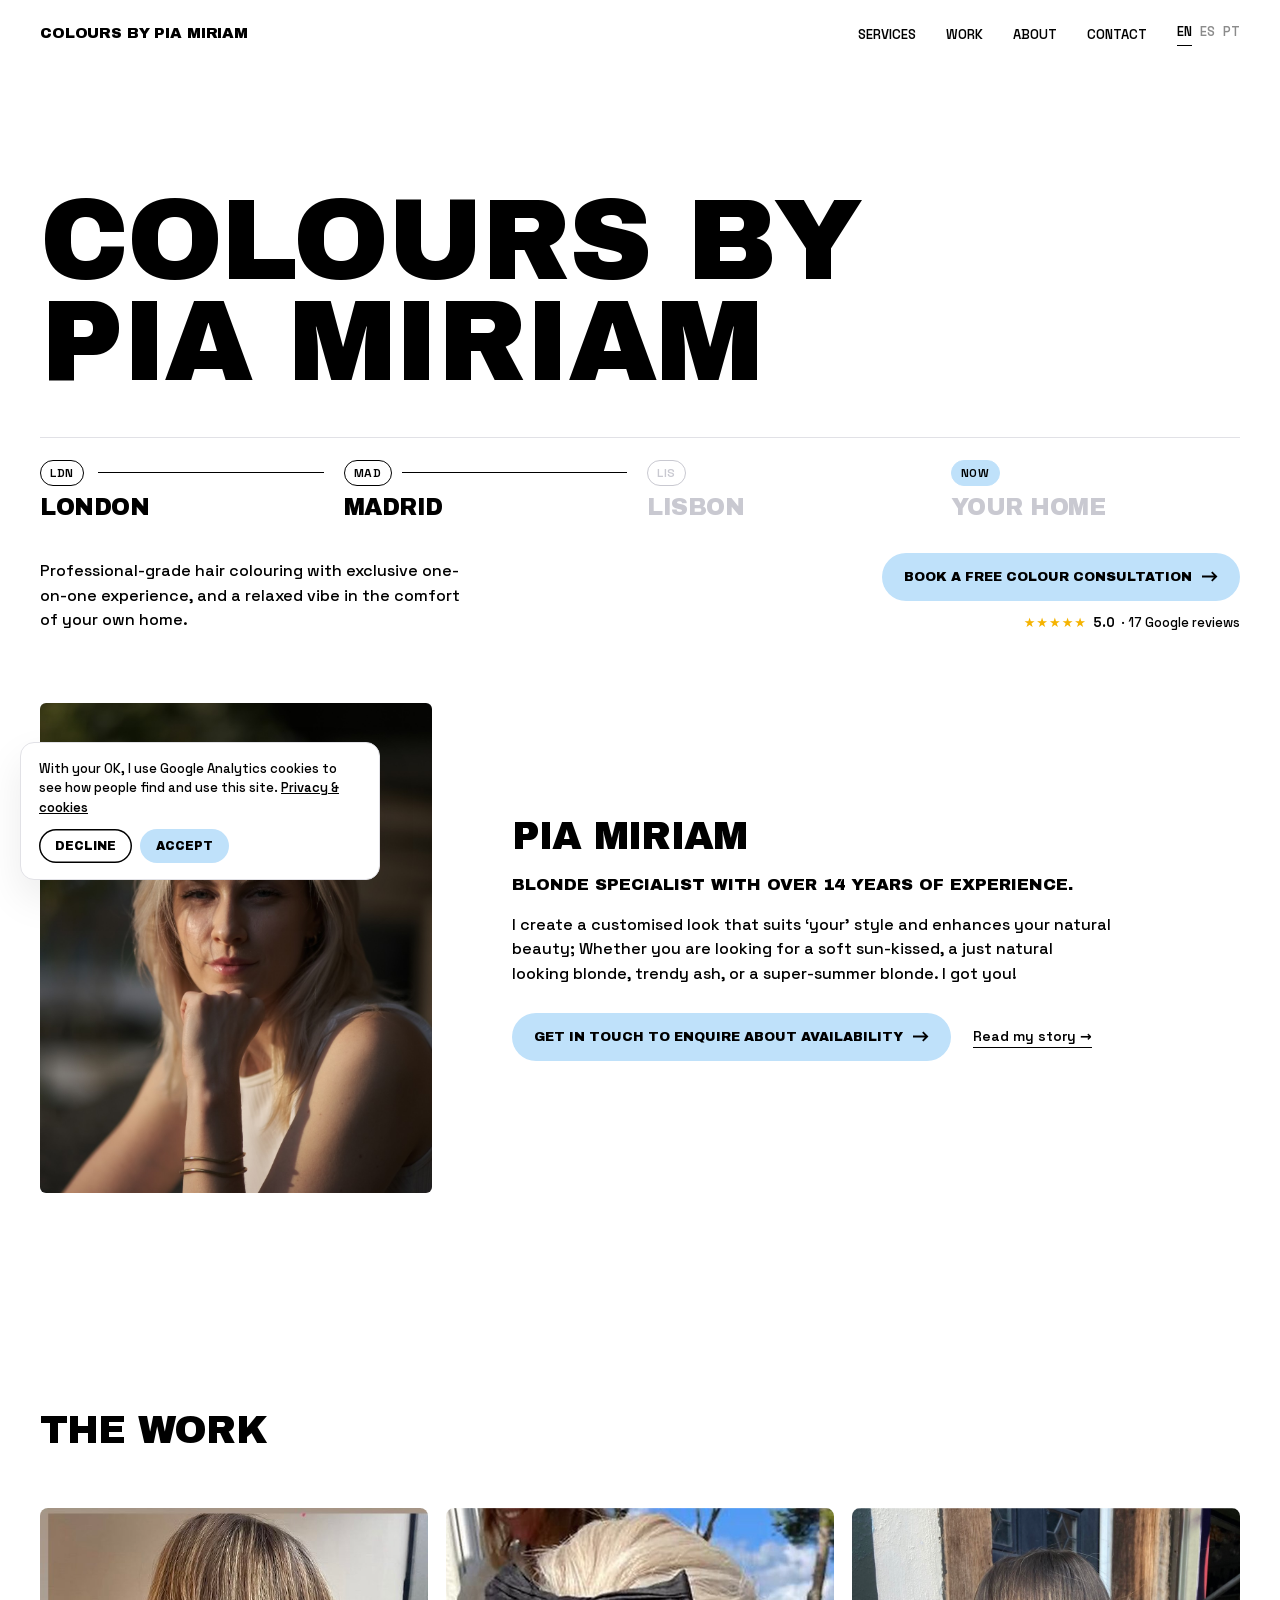
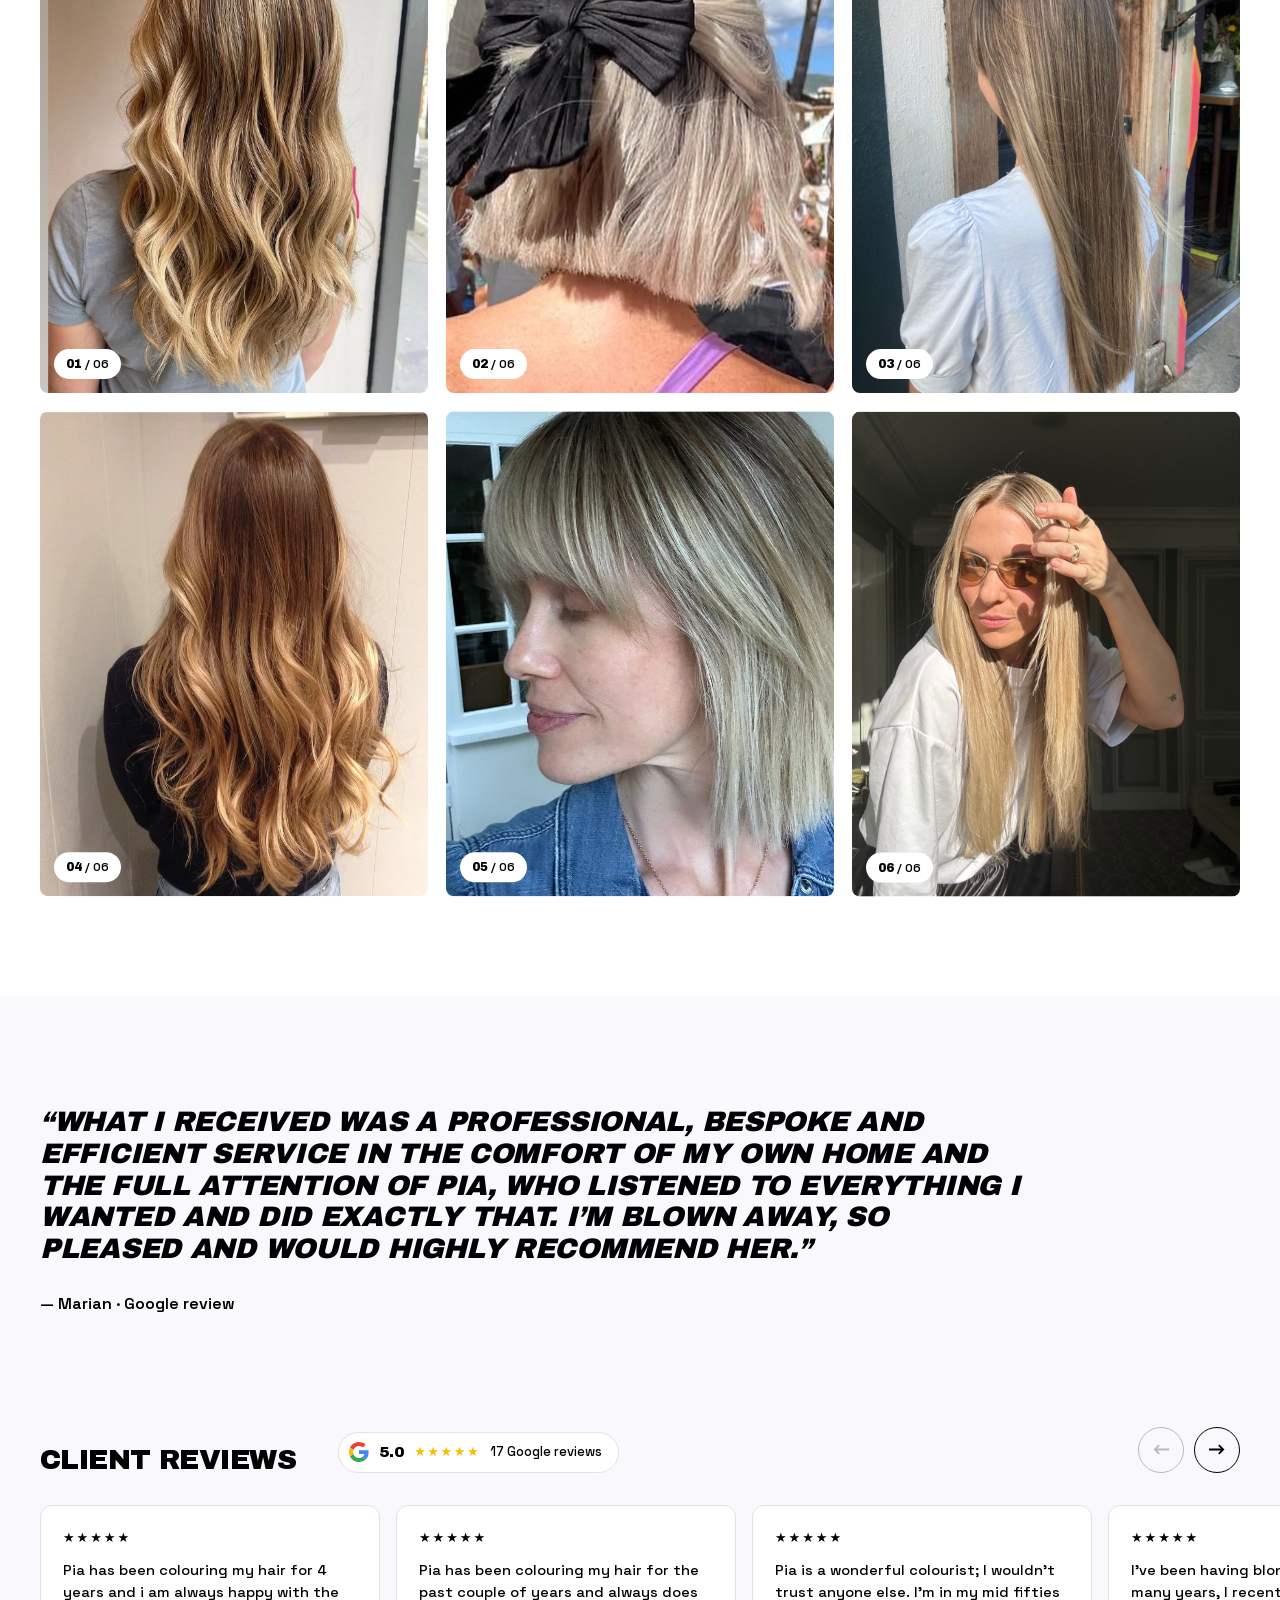
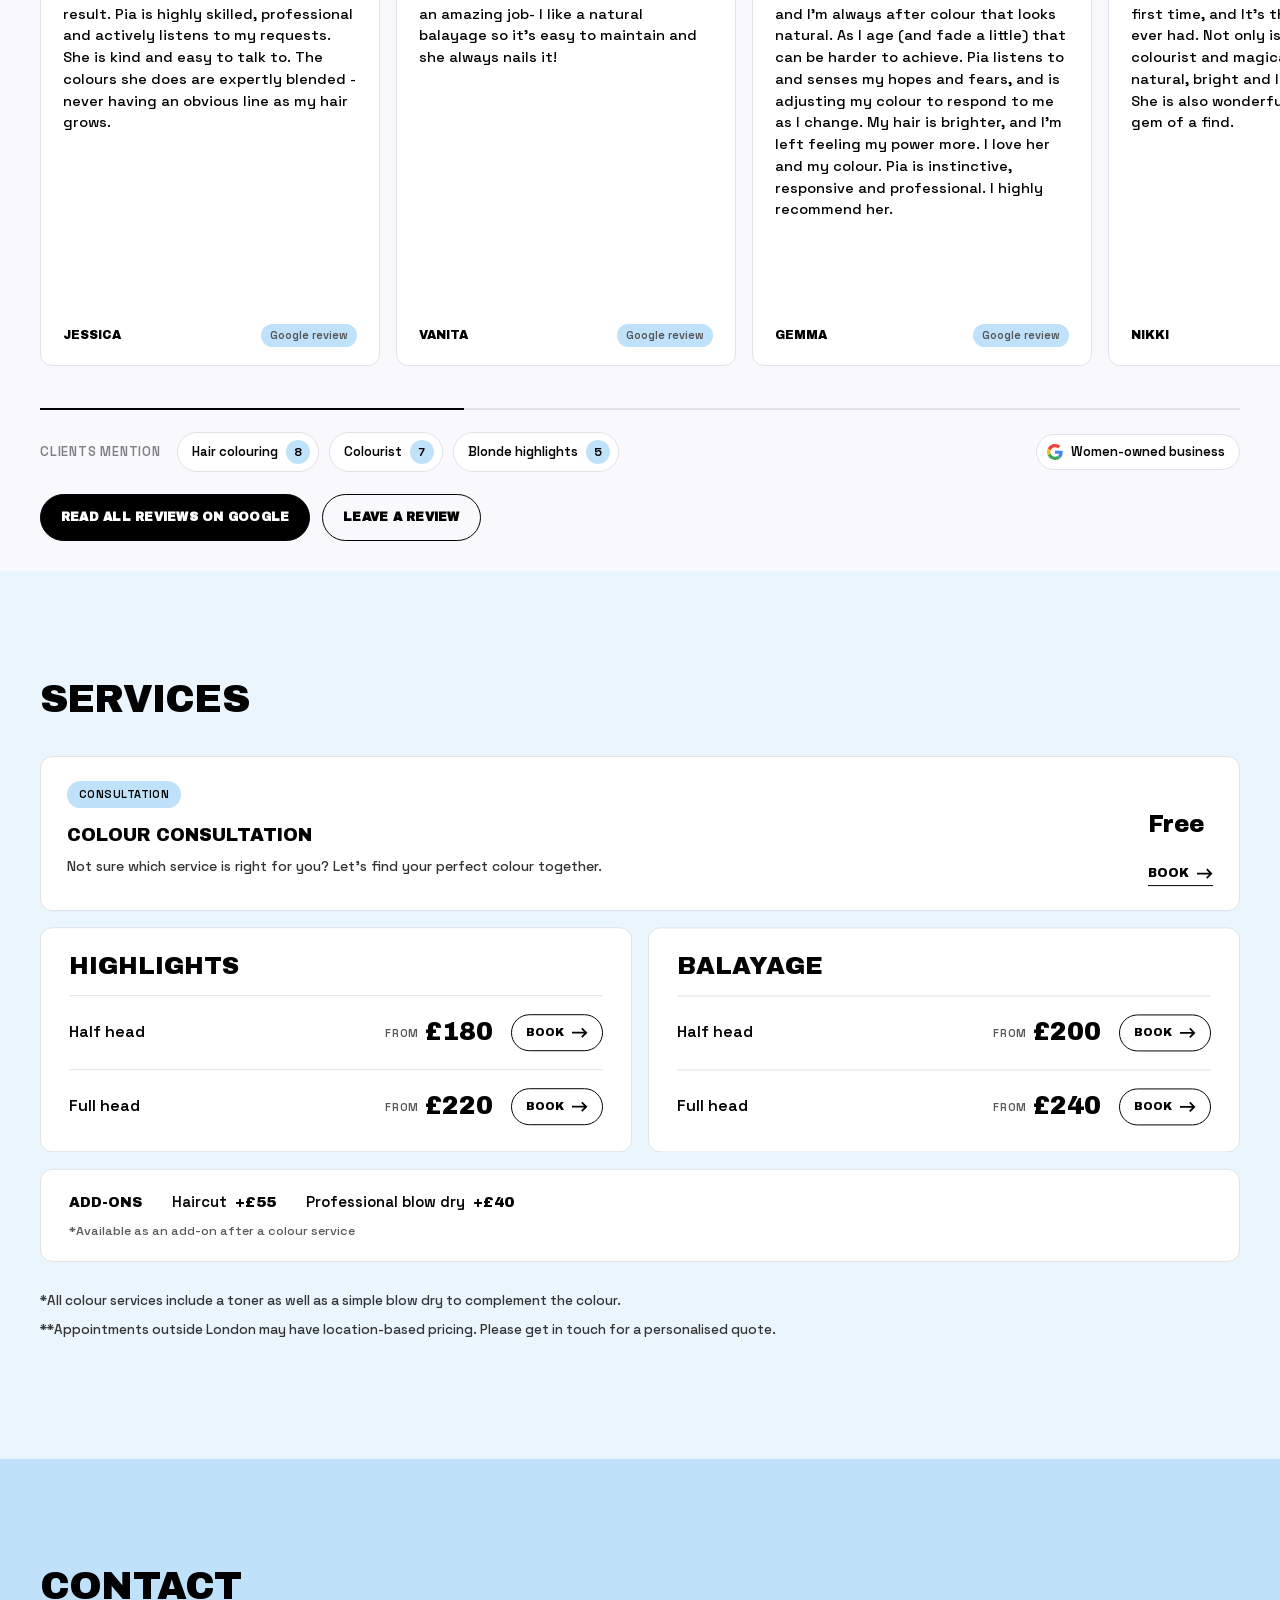
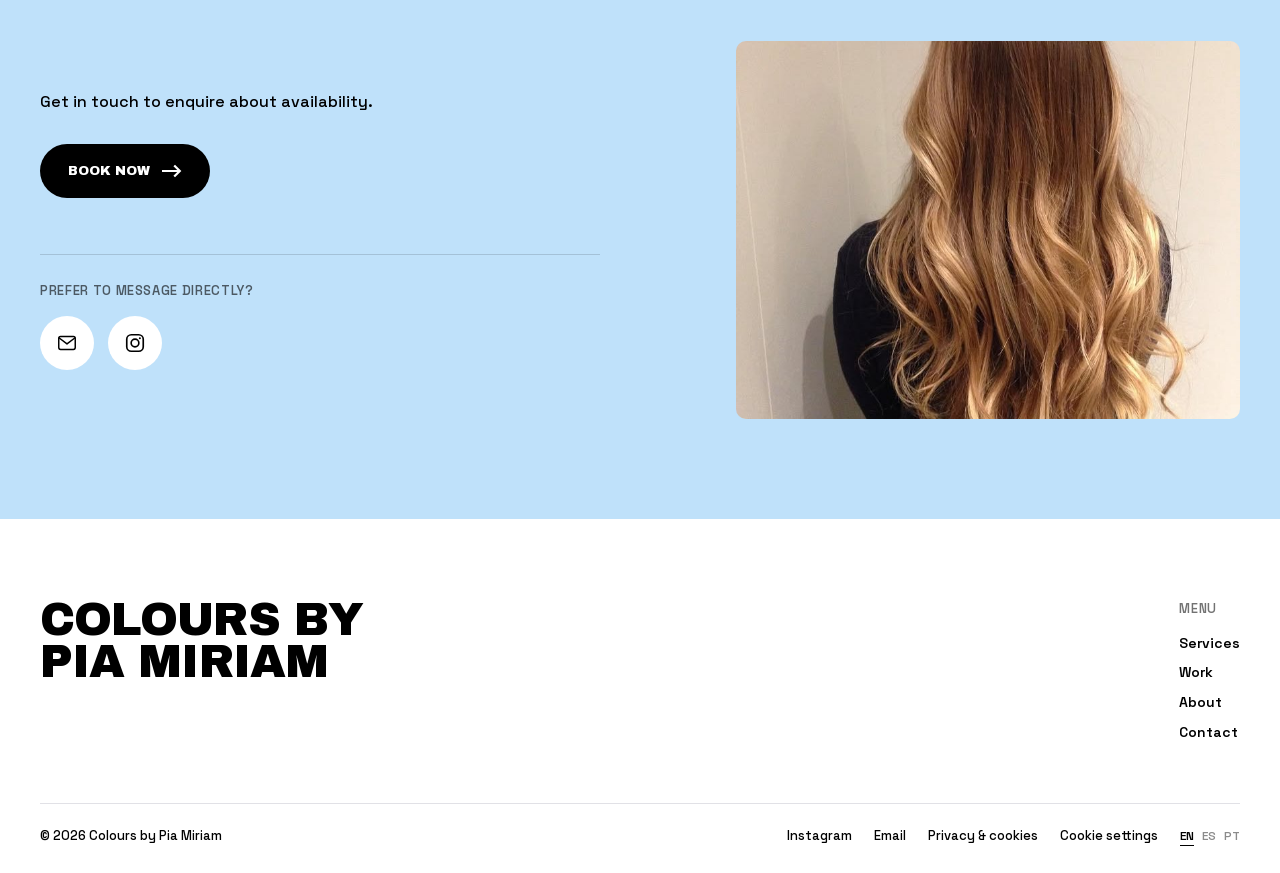
==== commit 5e210747: "Add cookie choice and Google Analytics (with consent) Co-Authored-By: Claude Opus 5.5 <noreply@anthr" ====
--- a/index.html
+++ b/index.html
@@ -324,6 +324,8 @@
 .gr-links a{display:inline-flex;align-items:center;gap:8px;text-decoration:none;font-family:var(--H);text-transform:uppercase;font-size:12px;letter-spacing:.02em;padding:13px 20px;border-radius:999px;border:1.5px solid #000;background:#000;color:#fff;transition:transform .25s}.gr-links a+a{background:transparent;color:#000}.gr-links a:hover{transform:translateY(-2px)}
 .cookie{position:fixed;left:20px;bottom:20px;z-index:60;max-width:360px;background:#fff;border:1px solid var(--line);border-radius:14px;box-shadow:0 18px 40px rgba(0,0,0,.08);padding:16px 18px;font-size:13px;line-height:1.5;display:none;gap:14px;align-items:center}
 .cookie.show{display:flex}.cookie a{color:#000;font-weight:600}
+.cookie .ck-b{display:flex;gap:8px;flex:none}.cookie.show{flex-direction:column;align-items:flex-start;gap:12px}.cookie button[data-c="no"]{background:#fff;box-shadow:inset 0 0 0 1.5px #000}
+.ck-link{background:none;border:0;padding:0;font:inherit;color:inherit;cursor:pointer}.ck-link:hover{text-decoration:underline}
 .cookie button{flex:none;border:0;border-radius:999px;background:var(--blue);font-family:var(--H);text-transform:uppercase;font-size:12px;padding:10px 16px;cursor:pointer}
 @media (max-width:900px){.gbadge{margin-left:0;order:3}.cookie{left:12px;right:12px;bottom:12px;max-width:none}}
 @media (max-width:900px){.rv-card{width:82vw;max-width:340px}.gr-row{padding:4px 20px 8px;scroll-padding-left:20px}.gr-head{flex-wrap:wrap}.gr-head .lbl{display:none}}
@@ -522,9 +524,10 @@
       <li><a href="/#services">Services</a></li><li><a href="/#gallery">Work</a></li>
       <li><a href="/about">About</a></li><li><a href="/#contact">Contact</a></li></ul></div>
   </div>
-  <div class="ft-bot"><span>© 2026 Colours by Pia Miriam</span><span class="legal"><a href="https://ig.me/m/coloursbypia_miriam" target="_blank" rel="noopener">Instagram</a><a href="mailto:piamiriam@gmail.com">Email</a><a href="/privacy">Privacy &amp; cookies</a><span class="langs"><a href="/" hreflang="en" lang="en" class=cur>EN</a><a href="/es" hreflang="es" lang="es">ES</a><a href="/pt" hreflang="pt" lang="pt">PT</a></span></span></div>
+  <div class="ft-bot"><span>© 2026 Colours by Pia Miriam</span><span class="legal"><a href="https://ig.me/m/coloursbypia_miriam" target="_blank" rel="noopener">Instagram</a><a href="mailto:piamiriam@gmail.com">Email</a><a href="/privacy">Privacy &amp; cookies</a><button type="button" class="ck-link" data-cookie-settings>Cookie settings</button><span class="langs"><a href="/" hreflang="en" lang="en" class=cur>EN</a><a href="/es" hreflang="es" lang="es">ES</a><a href="/pt" hreflang="pt" lang="pt">PT</a></span></span></div>
 </div></footer>
-<div class="cookie" id="cookie" role="region" aria-label="Cookie notice"><span>This site uses no tracking or advertising cookies. <a href="/privacy">Privacy &amp; cookies</a></span><button type="button" id="cookie-ok">OK</button></div>
+<div class="cookie" id="cookie" role="region" aria-label="Cookie notice"><span>With your OK, I use Google Analytics cookies to see how people find and use this site. <a href="/privacy">Privacy &amp; cookies</a></span><span class="ck-b"><button type="button" data-c="no">Decline</button><button type="button" data-c="yes">Accept</button></span></div>
+<script src="/analytics.js"></script>
 <a class="fab" id="fab" href="#contact">Contact <svg width="16" height="11" viewBox="0 0 18 12"><path d="M0 6h16M11 1l5 5-5 5" stroke="#000" stroke-width="2" fill="none"/></svg></a>
 <script>/* floating Contact pill (mobile): hides while the contact section is on screen, sits above the cookie notice */
 (() => { const f = document.getElementById('fab'), c = document.getElementById('contact'), ck = document.getElementById('cookie');
@@ -707,13 +710,6 @@
     document.addEventListener('keydown', ev => { if (ev.key === 'Escape') close(); });
   }
 }
-// cookie notice: informational only (the site sets no tracking cookies); remembers "OK" on this device
-{
-  const ck = document.getElementById('cookie');
-  let seen = false; try { seen = localStorage.getItem('cookie-ok') === '1'; } catch (e) {}
-  if (!seen) setTimeout(() => ck.classList.add('show'), 1800);
-  document.getElementById('cookie-ok').addEventListener('click', () => { ck.classList.remove('show'); try { localStorage.setItem('cookie-ok', '1'); } catch (e) {} });
-}
 document.querySelectorAll('.links a').forEach(a => a.addEventListener('click', () => { document.querySelector('.links').classList.remove('open'); document.querySelector('header').classList.remove('menu-open'); }));
 </script>
 </body>
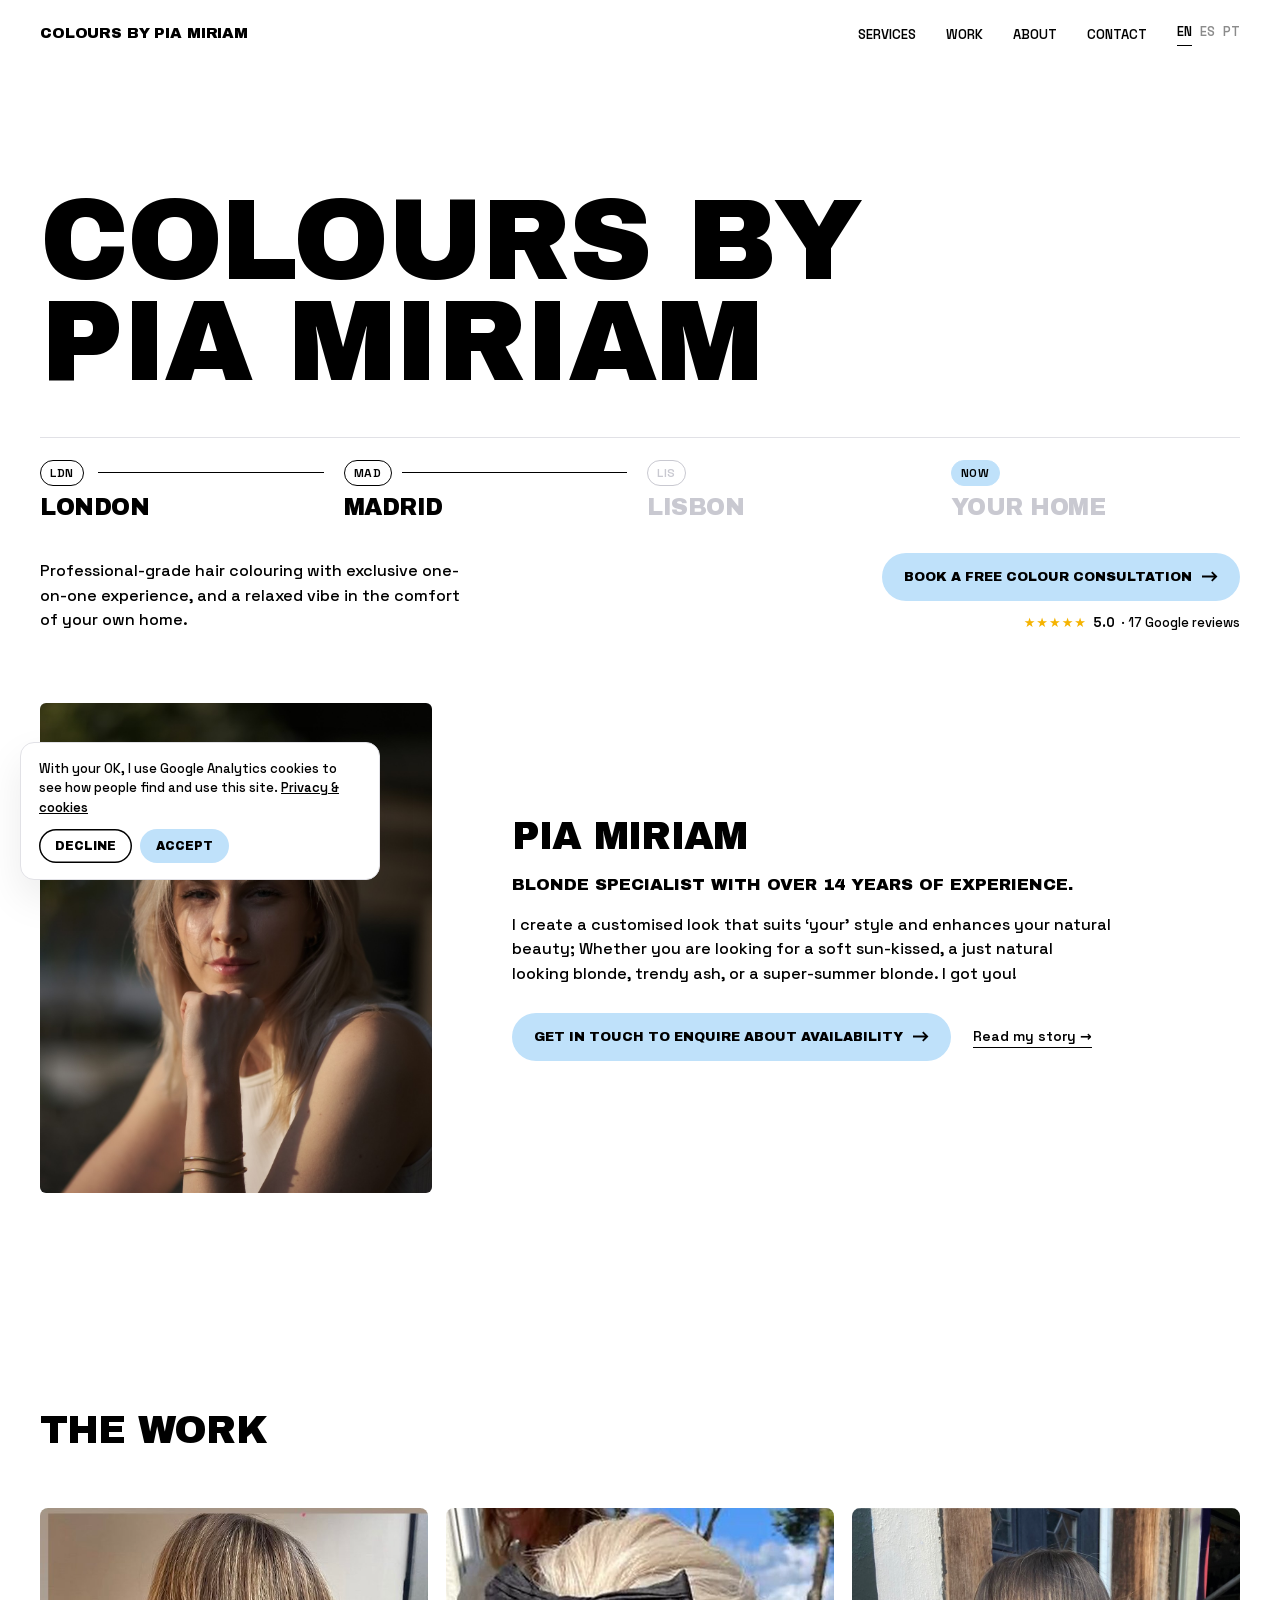
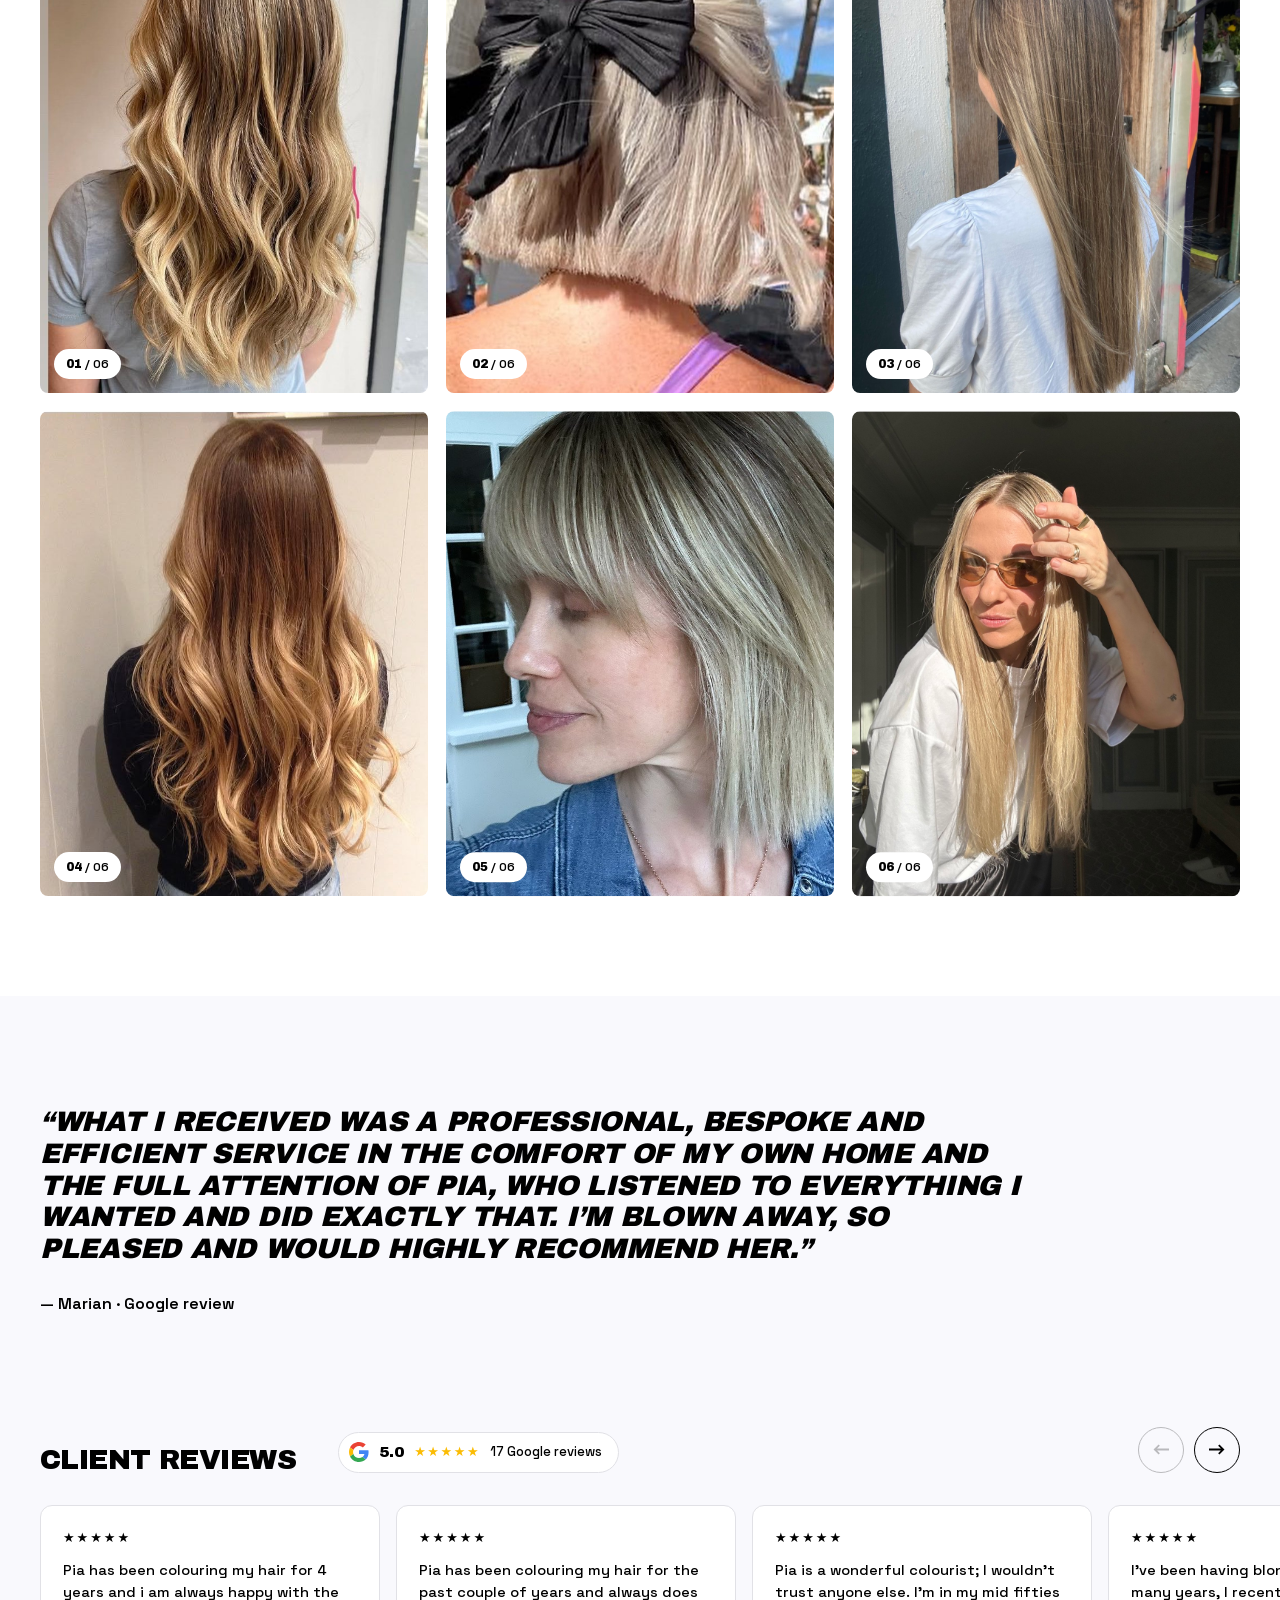
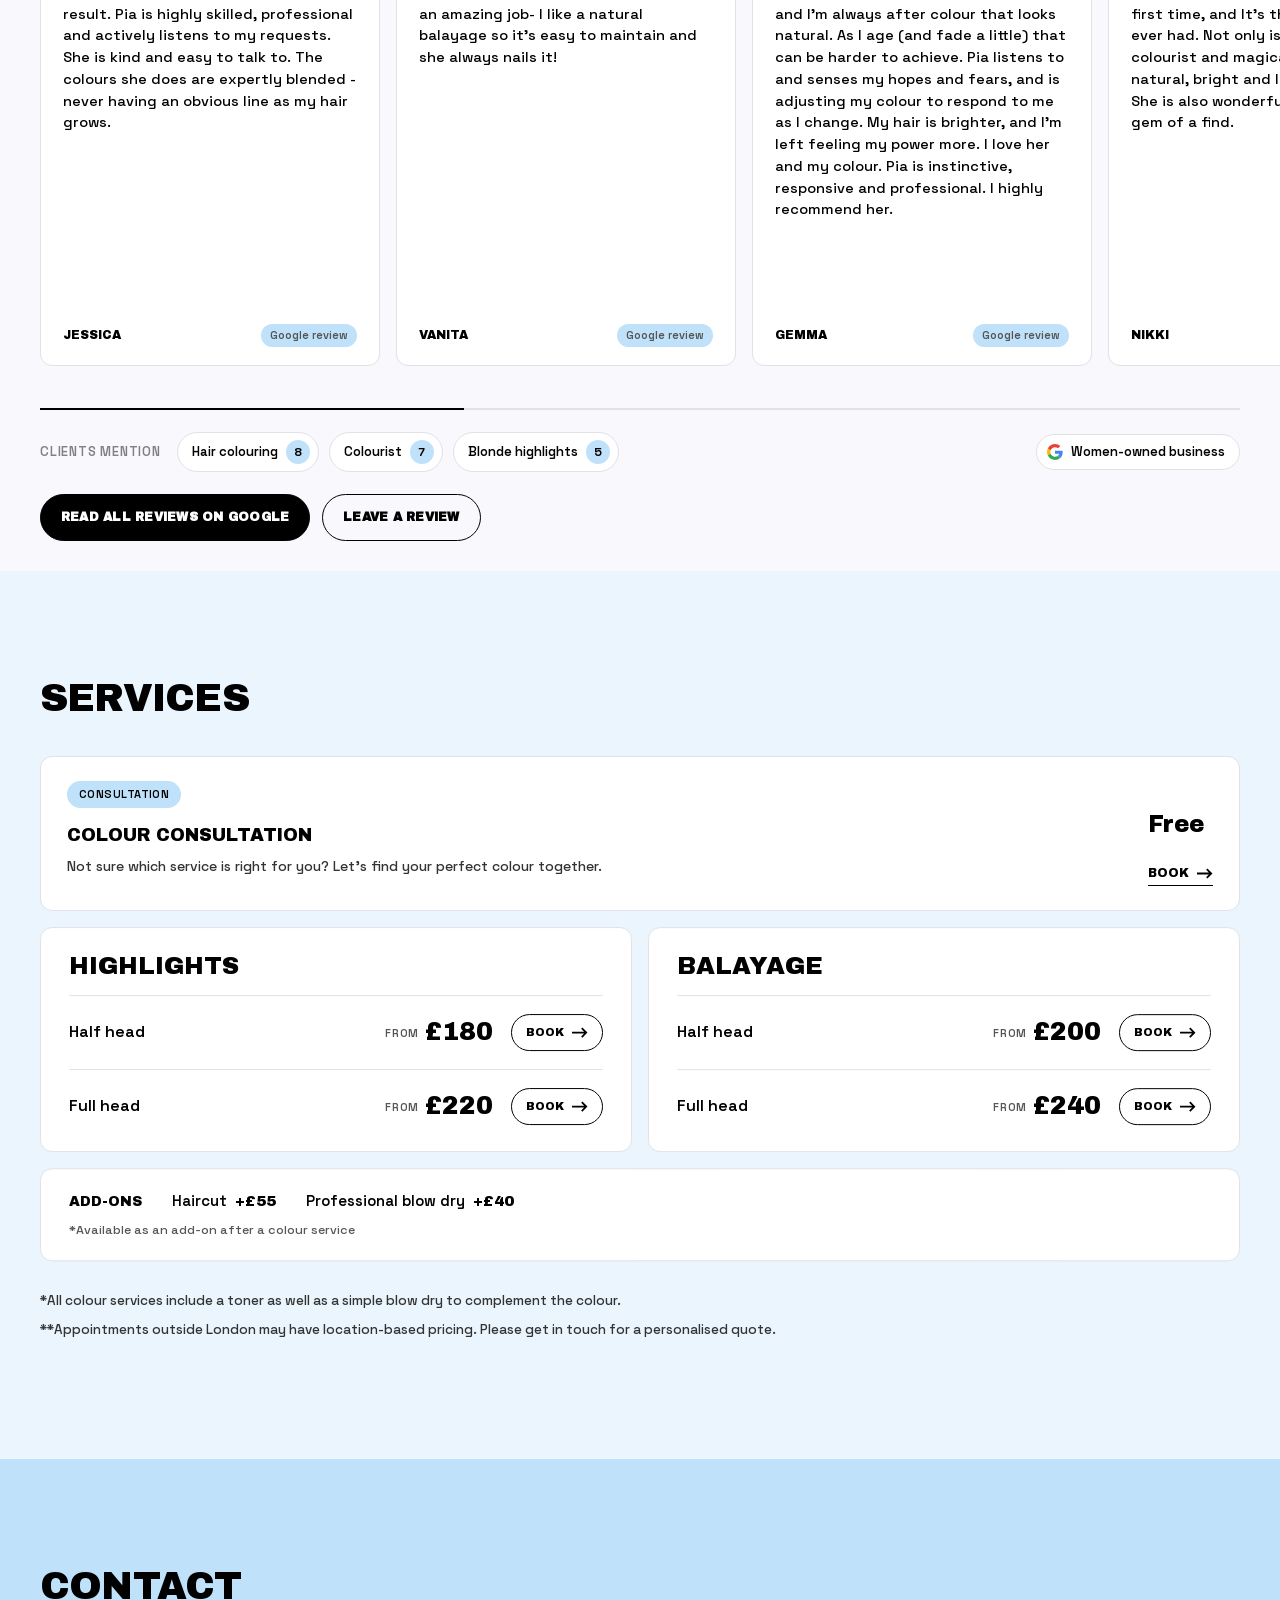
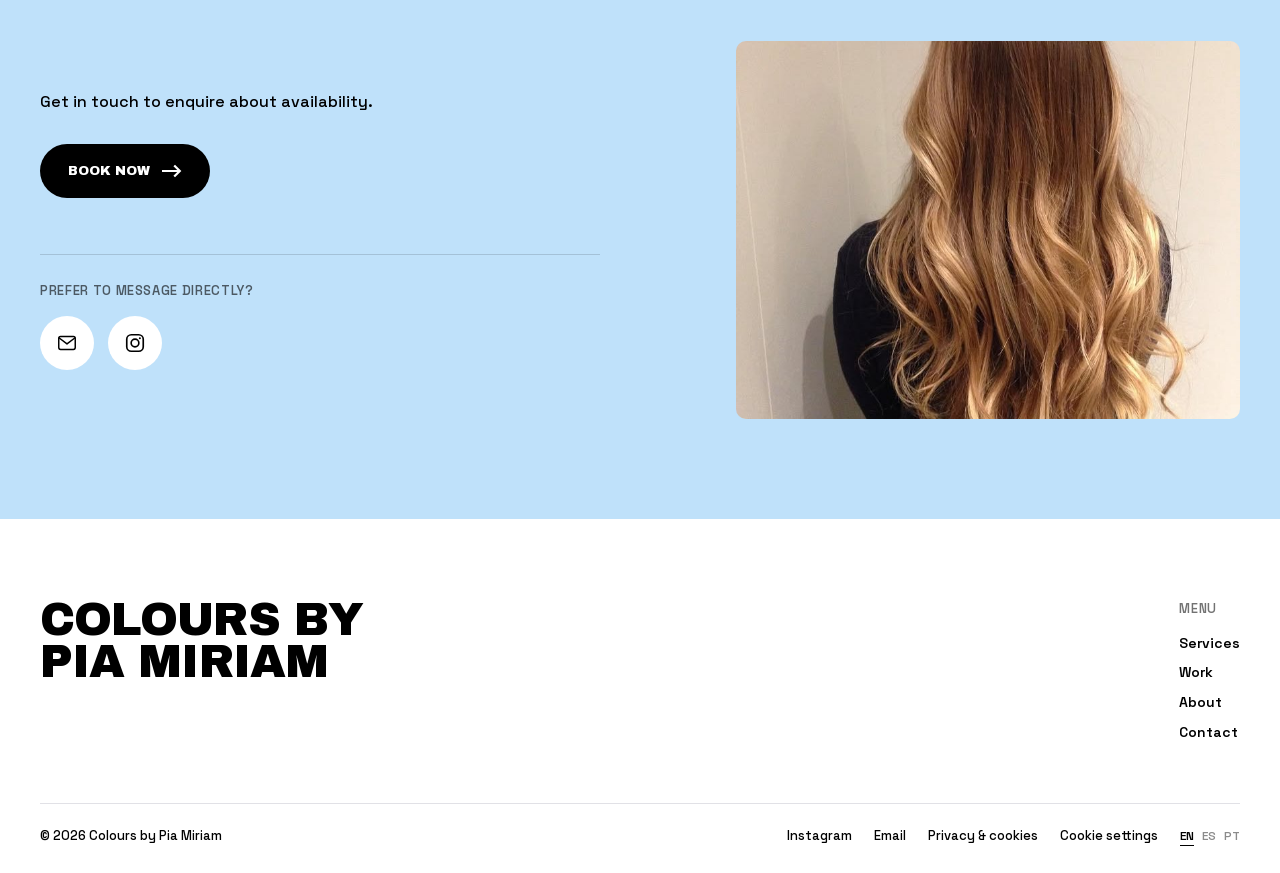
==== commit a70de030: "Mobile: hero booking button on one line, centred with the arrow Co-Authored-By: Claude Opus 5.5 <nor" ====
--- a/index.html
+++ b/index.html
@@ -396,6 +396,8 @@
 .hero-rate{display:inline-flex;align-items:center;gap:6px;font-size:13px;text-decoration:none;color:#000}
 .hero-rate .s{color:#F5B301;letter-spacing:1px}.hero-rate:hover{opacity:.65}
 .hero-m .hero-rate{display:flex;margin-top:14px}
+/* mobile hero button: text centred next to the arrow, one line when it fits */
+.hero-m .cta{display:flex;justify-content:center;gap:8px;text-align:center;white-space:normal;font-size:11px;letter-spacing:0;line-height:1.25;padding:16px 14px}
 @media (max-width:900px){.hero-act{align-items:flex-start}}
 @media (max-width:900px){
   .contact{padding:72px 0 64px}
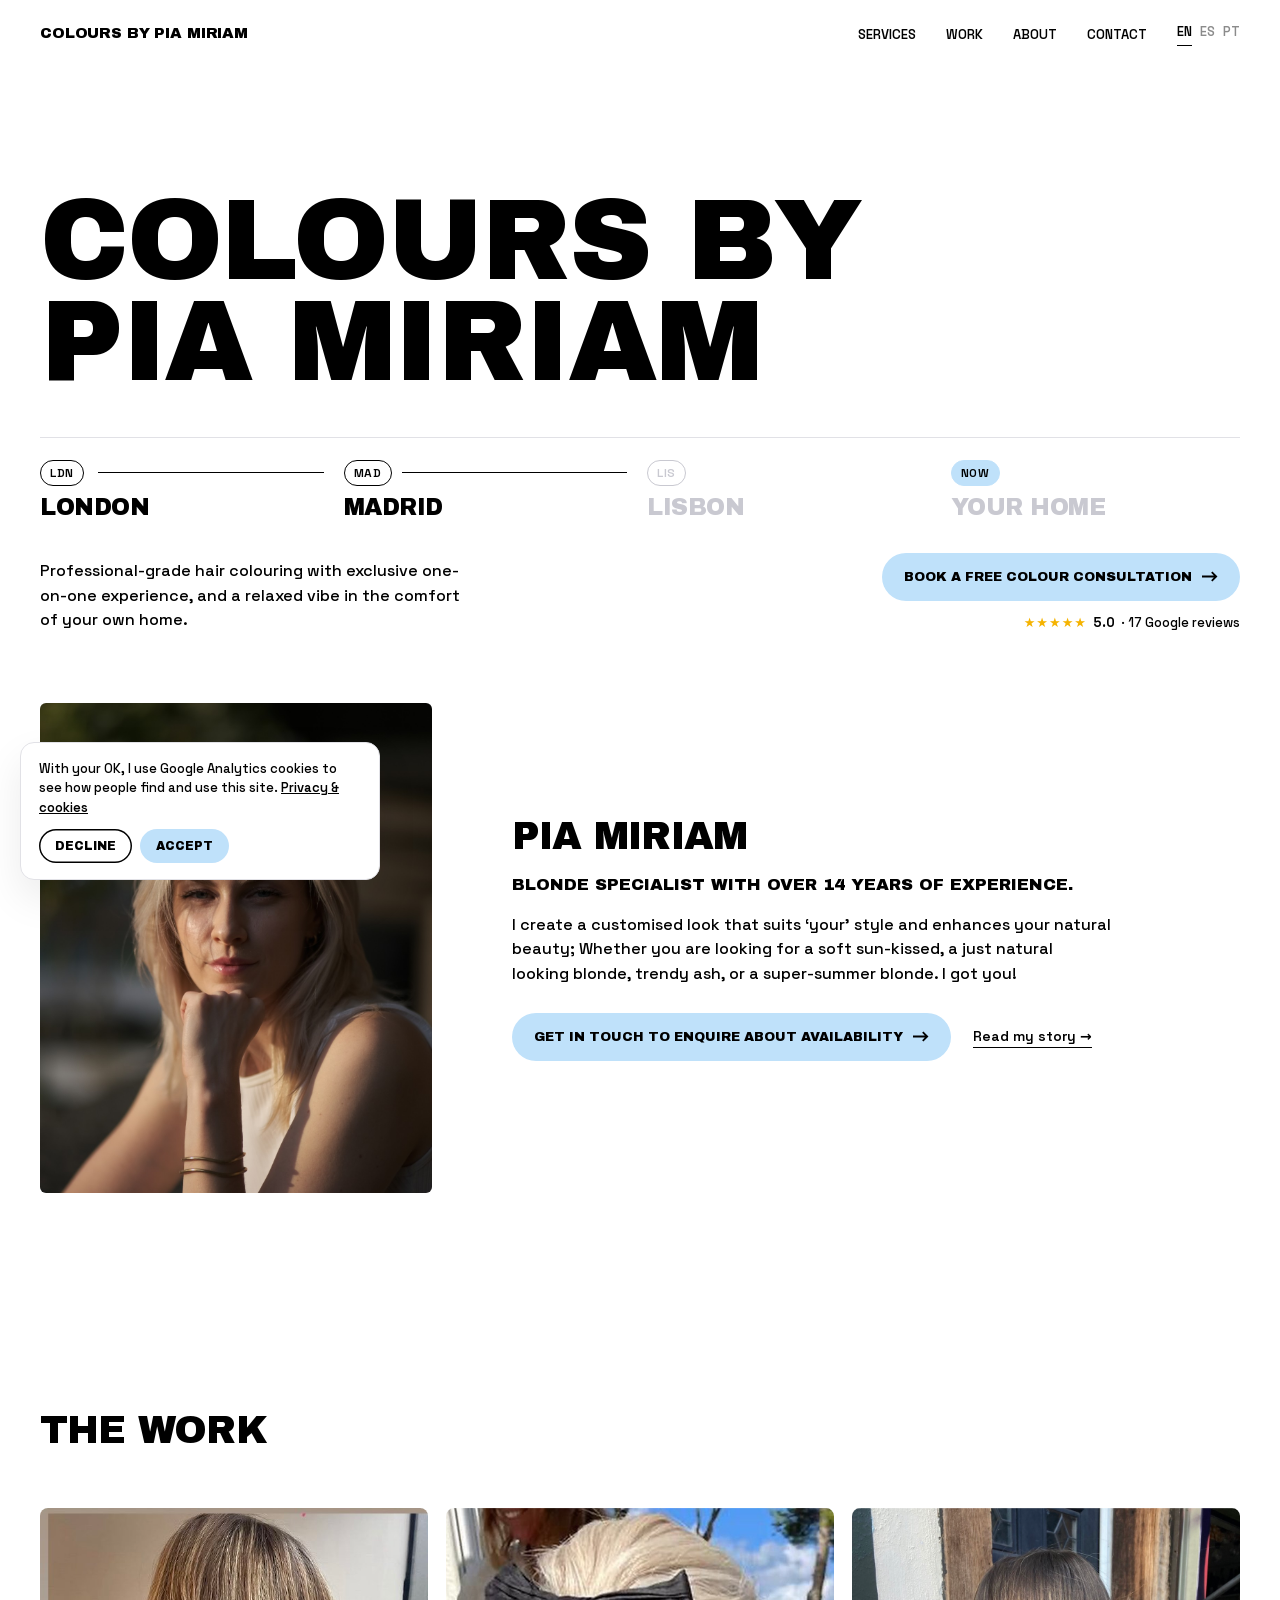
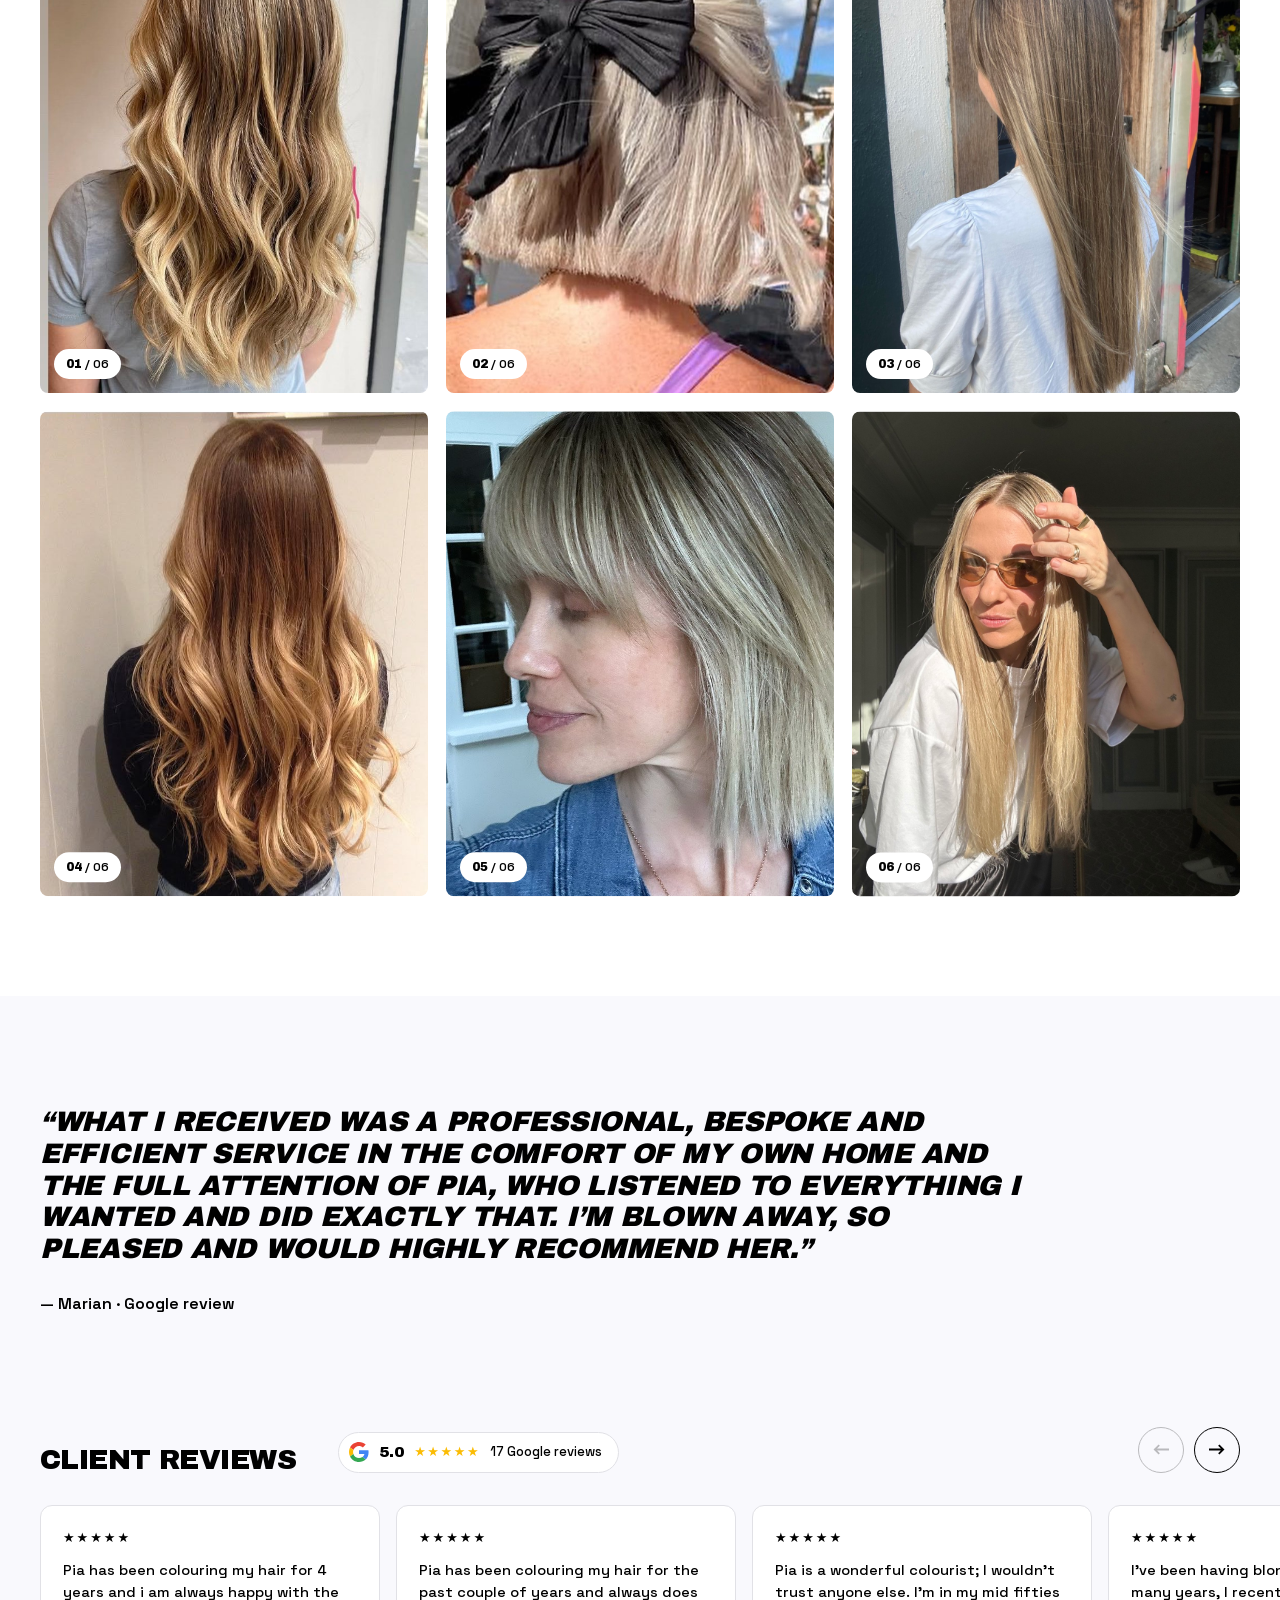
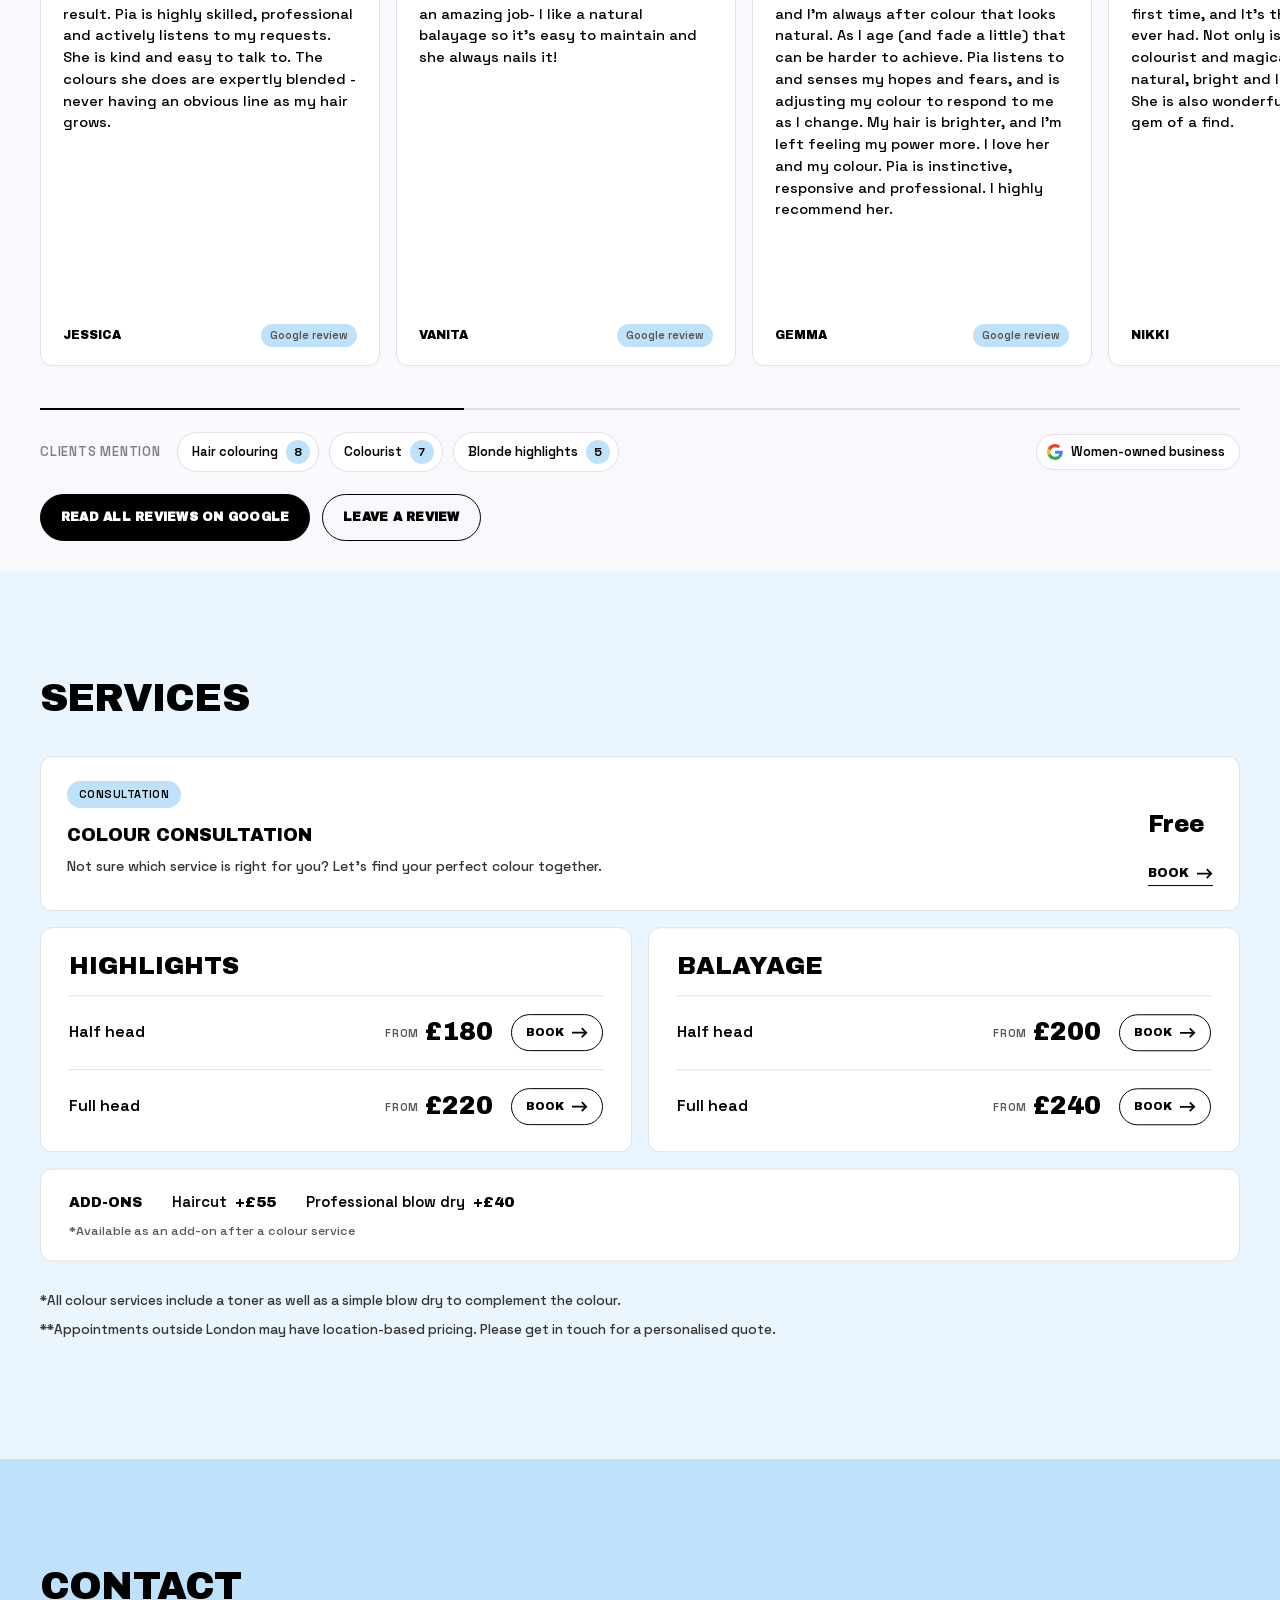
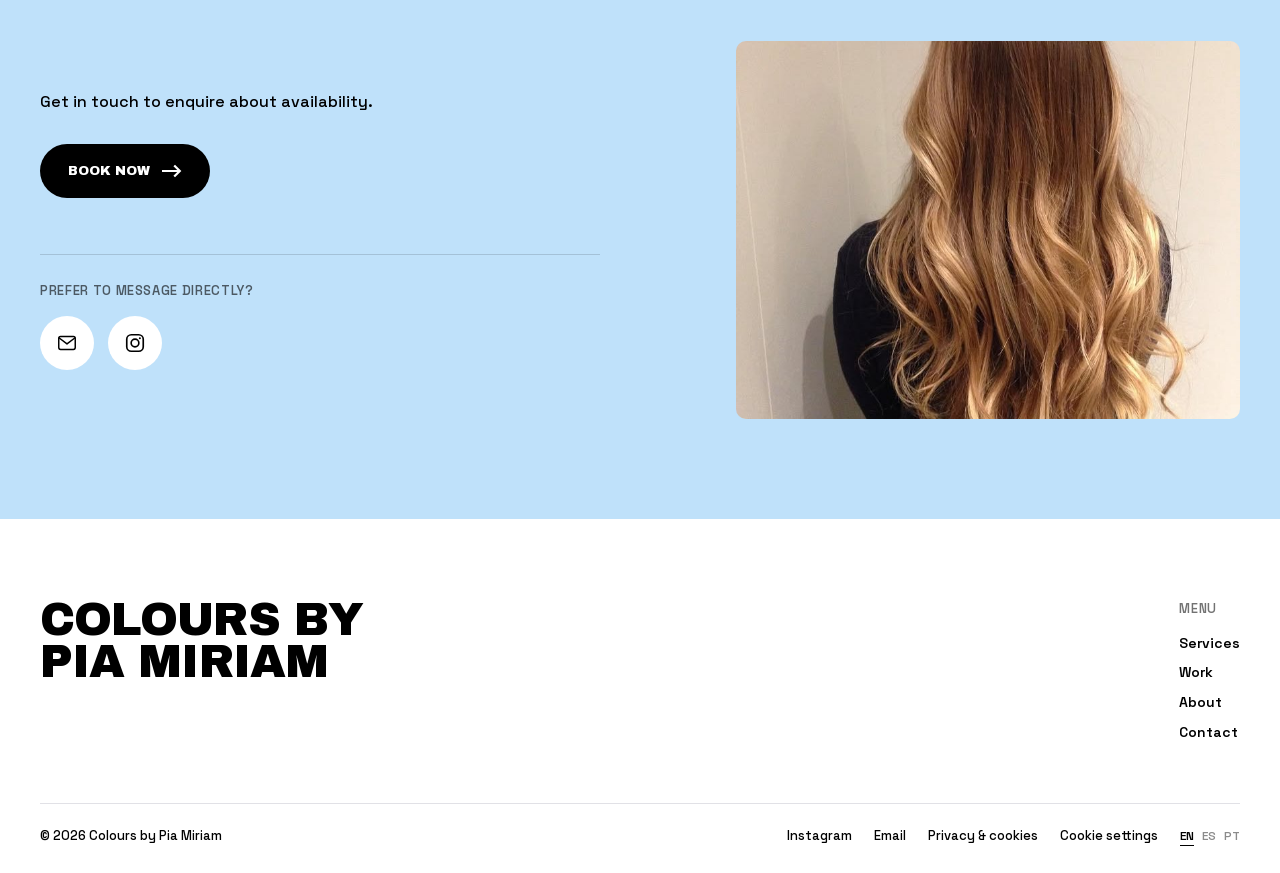
==== commit fe53ba0b: "SEO: titles that say what and where, structured data, sitemap, robots.txt and llms.txt Co-Authored-B" ====
--- a/index.html
+++ b/index.html
@@ -3,9 +3,9 @@
 <head>
 <meta charset="utf-8">
 <meta name="viewport" content="width=device-width, initial-scale=1">
-<title>COLOURS BY PIA MIRIAM</title>
+<title>Blonde &amp; Balayage Specialist in London | Colours by Pia Miriam</title>
 <meta name="description" content="Blonde specialist with over 14 years of experience. Professional-grade hair colouring with exclusive one-on-one experience, and a relaxed vibe in the comfort of your own home.">
-<meta property="og:title" content="COLOURS BY PIA MIRIAM">
+<meta property="og:title" content="Blonde &amp; Balayage Specialist in London | Colours by Pia Miriam">
 <meta property="og:type" content="website">
 <meta property="og:site_name" content="Colours by Pia Miriam">
 <meta property="og:description" content="Blonde specialist with over 14 years of experience. Professional-grade hair colouring with exclusive one-on-one experience, and a relaxed vibe in the comfort of your own home.">
@@ -19,6 +19,8 @@
 <link rel="alternate" hreflang="es" href="https://www.piamiriamcolour.com/es">
 <link rel="alternate" hreflang="pt" href="https://www.piamiriamcolour.com/pt">
 <link rel="alternate" hreflang="x-default" href="https://www.piamiriamcolour.com/">
+<link rel="canonical" href="https://www.piamiriamcolour.com/">
+<script type="application/ld+json">{"@context": "https://schema.org", "@type": "HairSalon", "@id": "https://www.piamiriamcolour.com/#business", "name": "Colours by Pia Miriam", "url": "https://www.piamiriamcolour.com/", "image": "https://www.piamiriamcolour.com/share.jpg", "description": "Blonde specialist with over 14 years of experience. Professional-grade hair colouring with exclusive one-on-one experience, and a relaxed vibe in the comfort of your own home.", "email": "piamiriam@gmail.com", "areaServed": [{"@type": "City", "name": "London"}, {"@type": "City", "name": "Madrid"}, {"@type": "City", "name": "Lisbon"}], "priceRange": "£40–£240", "founder": {"@type": "Person", "name": "Pia Miriam", "description": "Blonde specialist with over 14 years of experience."}, "sameAs": ["https://www.instagram.com/coloursbypia_miriam/", "https://www.google.com/maps?cid=7808784801875766394"], "hasOfferCatalog": {"@type": "OfferCatalog", "name": "Services", "itemListElement": [{"@type": "Offer", "itemOffered": {"@type": "Service", "name": "Colour consultation"}, "price": 0, "priceCurrency": "GBP"}, {"@type": "Offer", "itemOffered": {"@type": "Service", "name": "Highlights · Half head"}, "priceSpecification": {"@type": "PriceSpecification", "minPrice": 180, "priceCurrency": "GBP"}}, {"@type": "Offer", "itemOffered": {"@type": "Service", "name": "Highlights · Full head"}, "priceSpecification": {"@type": "PriceSpecification", "minPrice": 220, "priceCurrency": "GBP"}}, {"@type": "Offer", "itemOffered": {"@type": "Service", "name": "Balayage · Half head"}, "priceSpecification": {"@type": "PriceSpecification", "minPrice": 200, "priceCurrency": "GBP"}}, {"@type": "Offer", "itemOffered": {"@type": "Service", "name": "Balayage · Full head"}, "priceSpecification": {"@type": "PriceSpecification", "minPrice": 240, "priceCurrency": "GBP"}}, {"@type": "Offer", "itemOffered": {"@type": "Service", "name": "Haircut"}, "priceSpecification": {"@type": "PriceSpecification", "minPrice": 55, "priceCurrency": "GBP"}}, {"@type": "Offer", "itemOffered": {"@type": "Service", "name": "Professional blow dry"}, "priceSpecification": {"@type": "PriceSpecification", "minPrice": 40, "priceCurrency": "GBP"}}]}}</script>
 <link href="/fonts.css" rel="stylesheet">
 <style>
 :root{--blue:#BFE1FA;--bg:#F9F9FD;--line:#E1E1E6;--ink:#000;--grey:#808080;--H:'Archivo Black',Impact,sans-serif;--B:'Space Grotesk',system-ui,sans-serif}
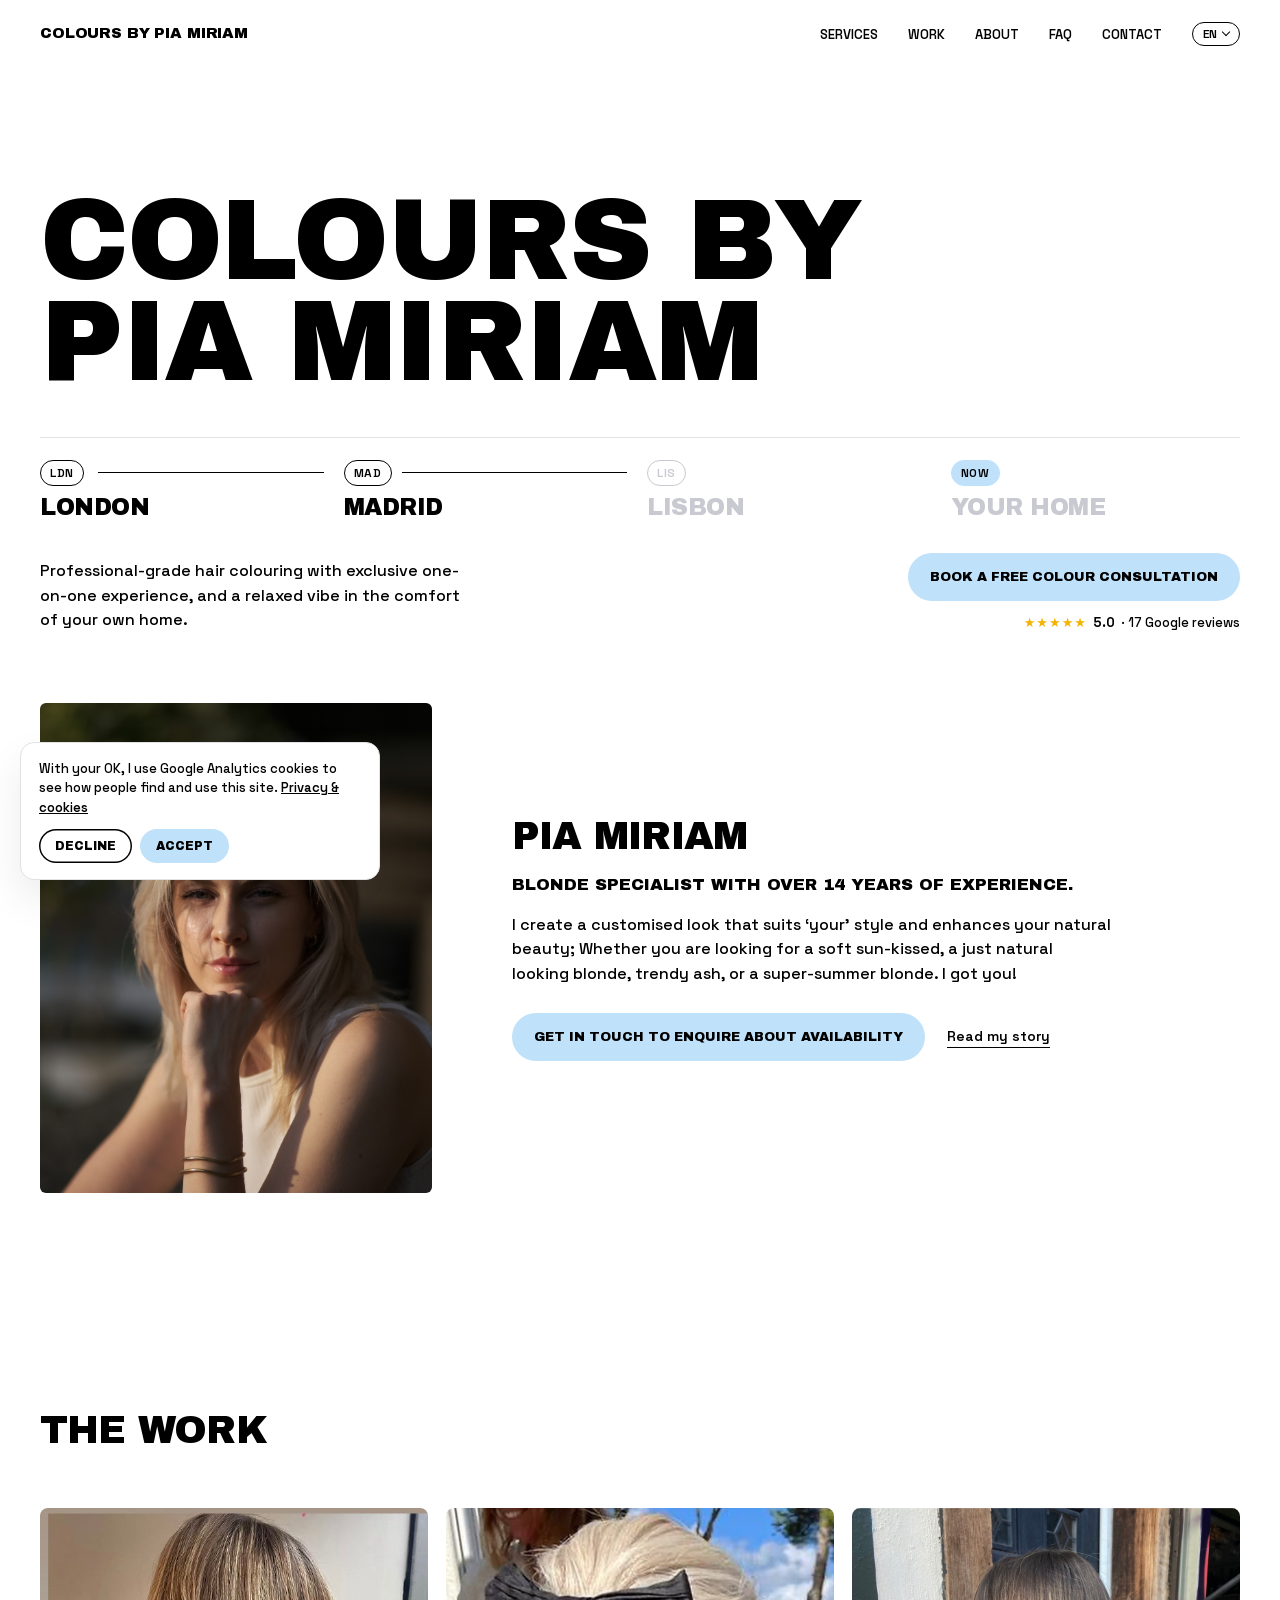
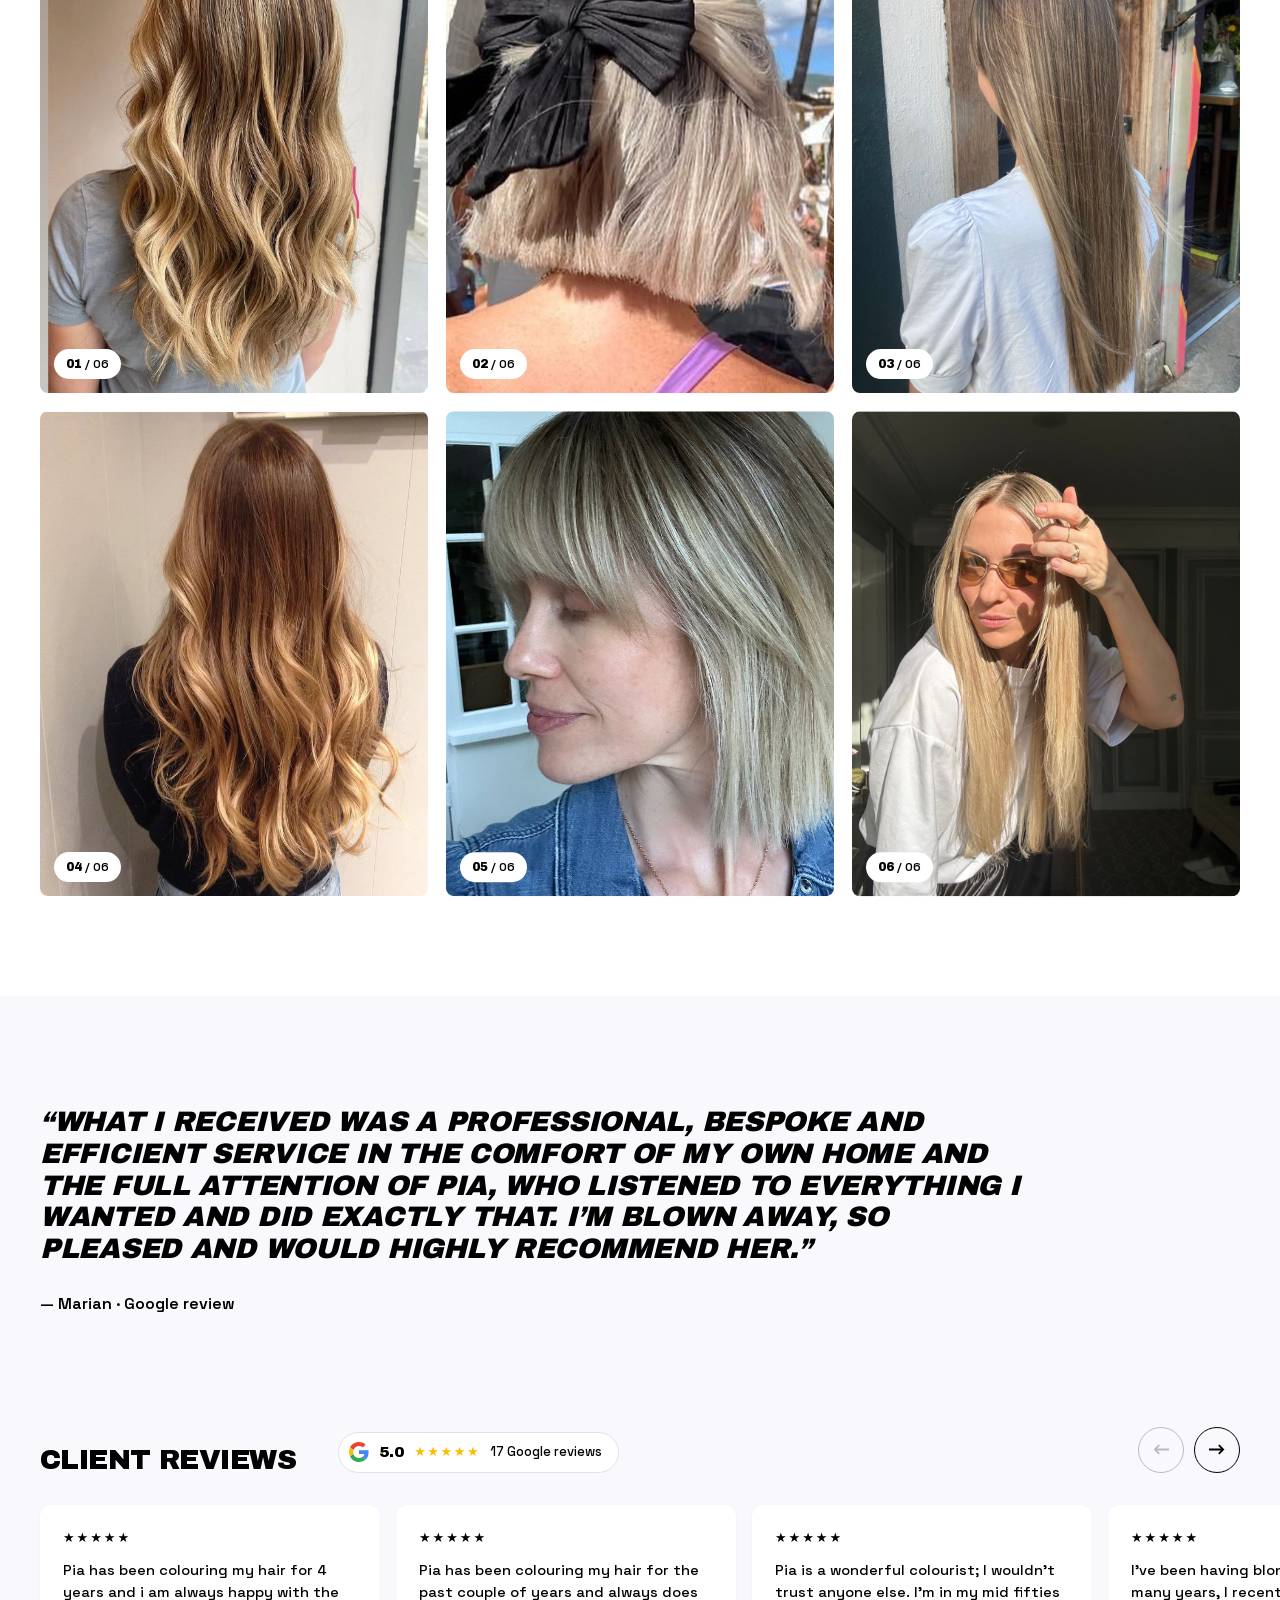
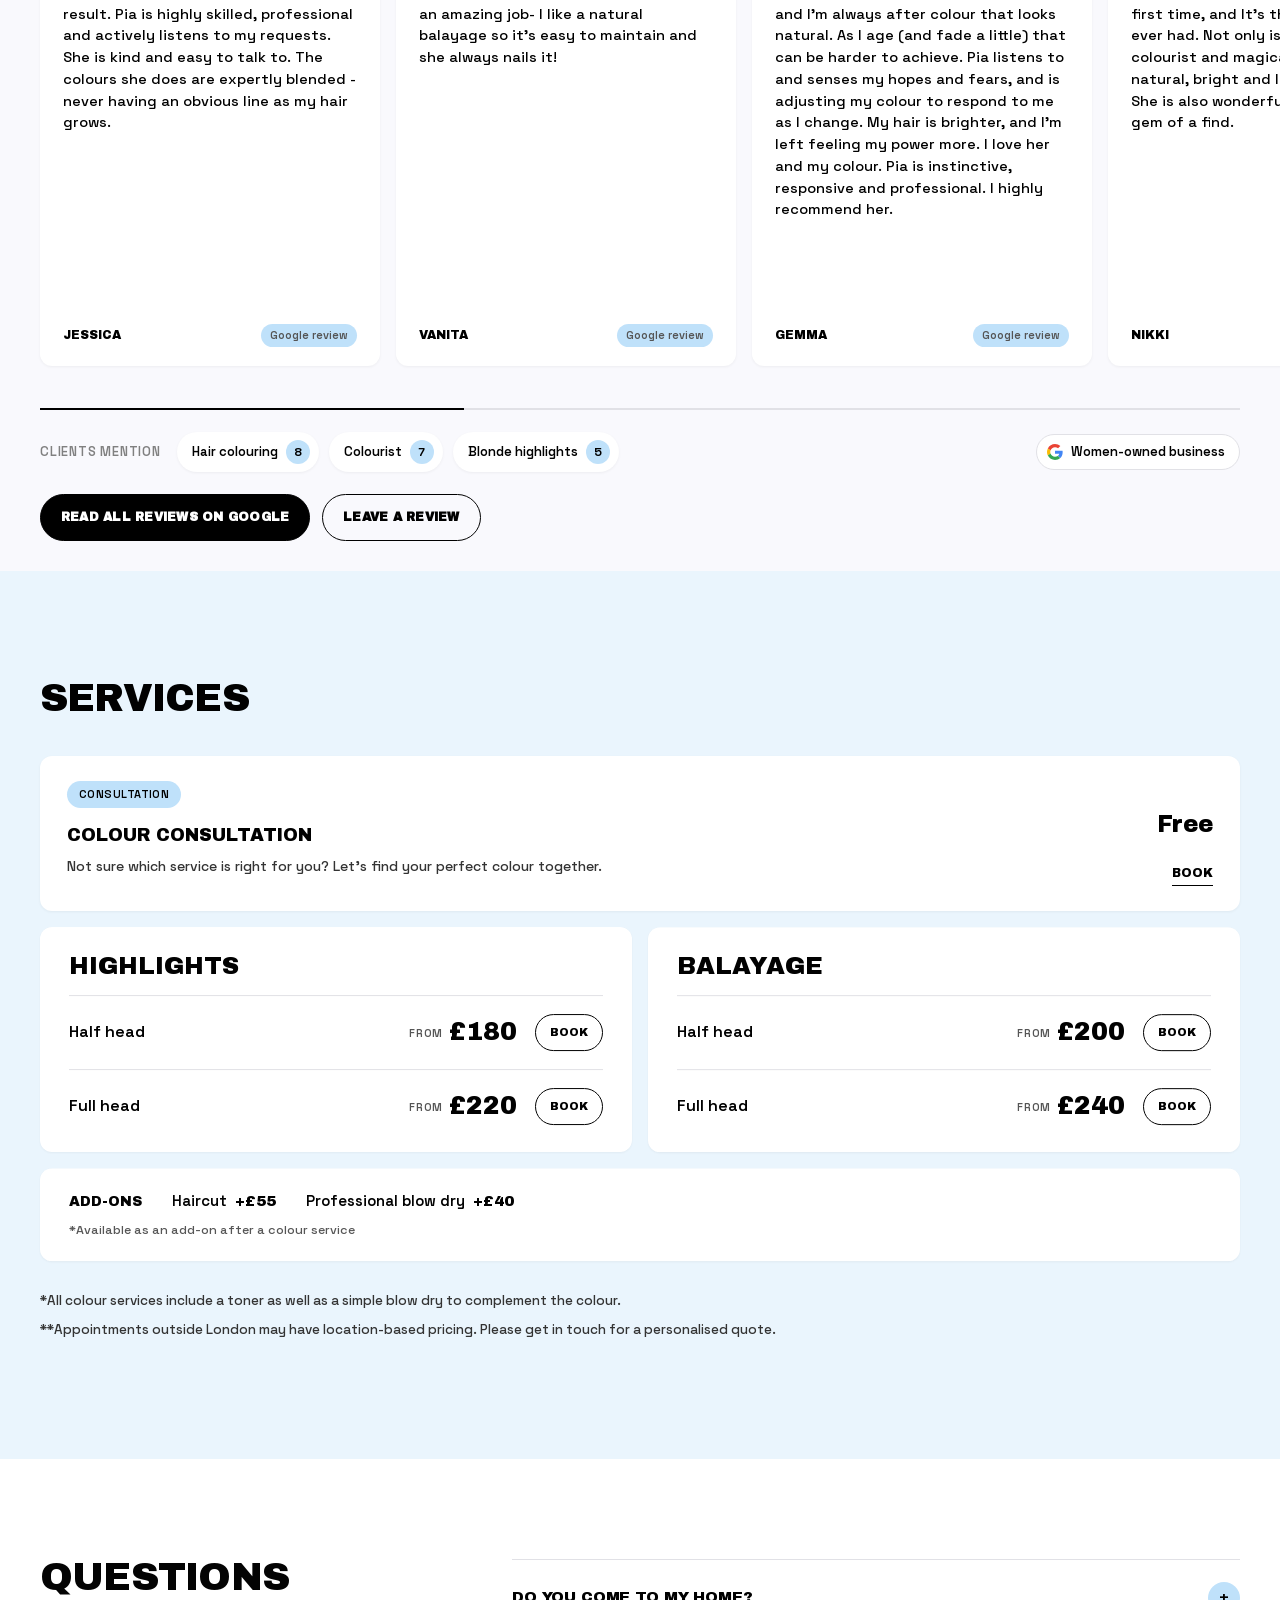
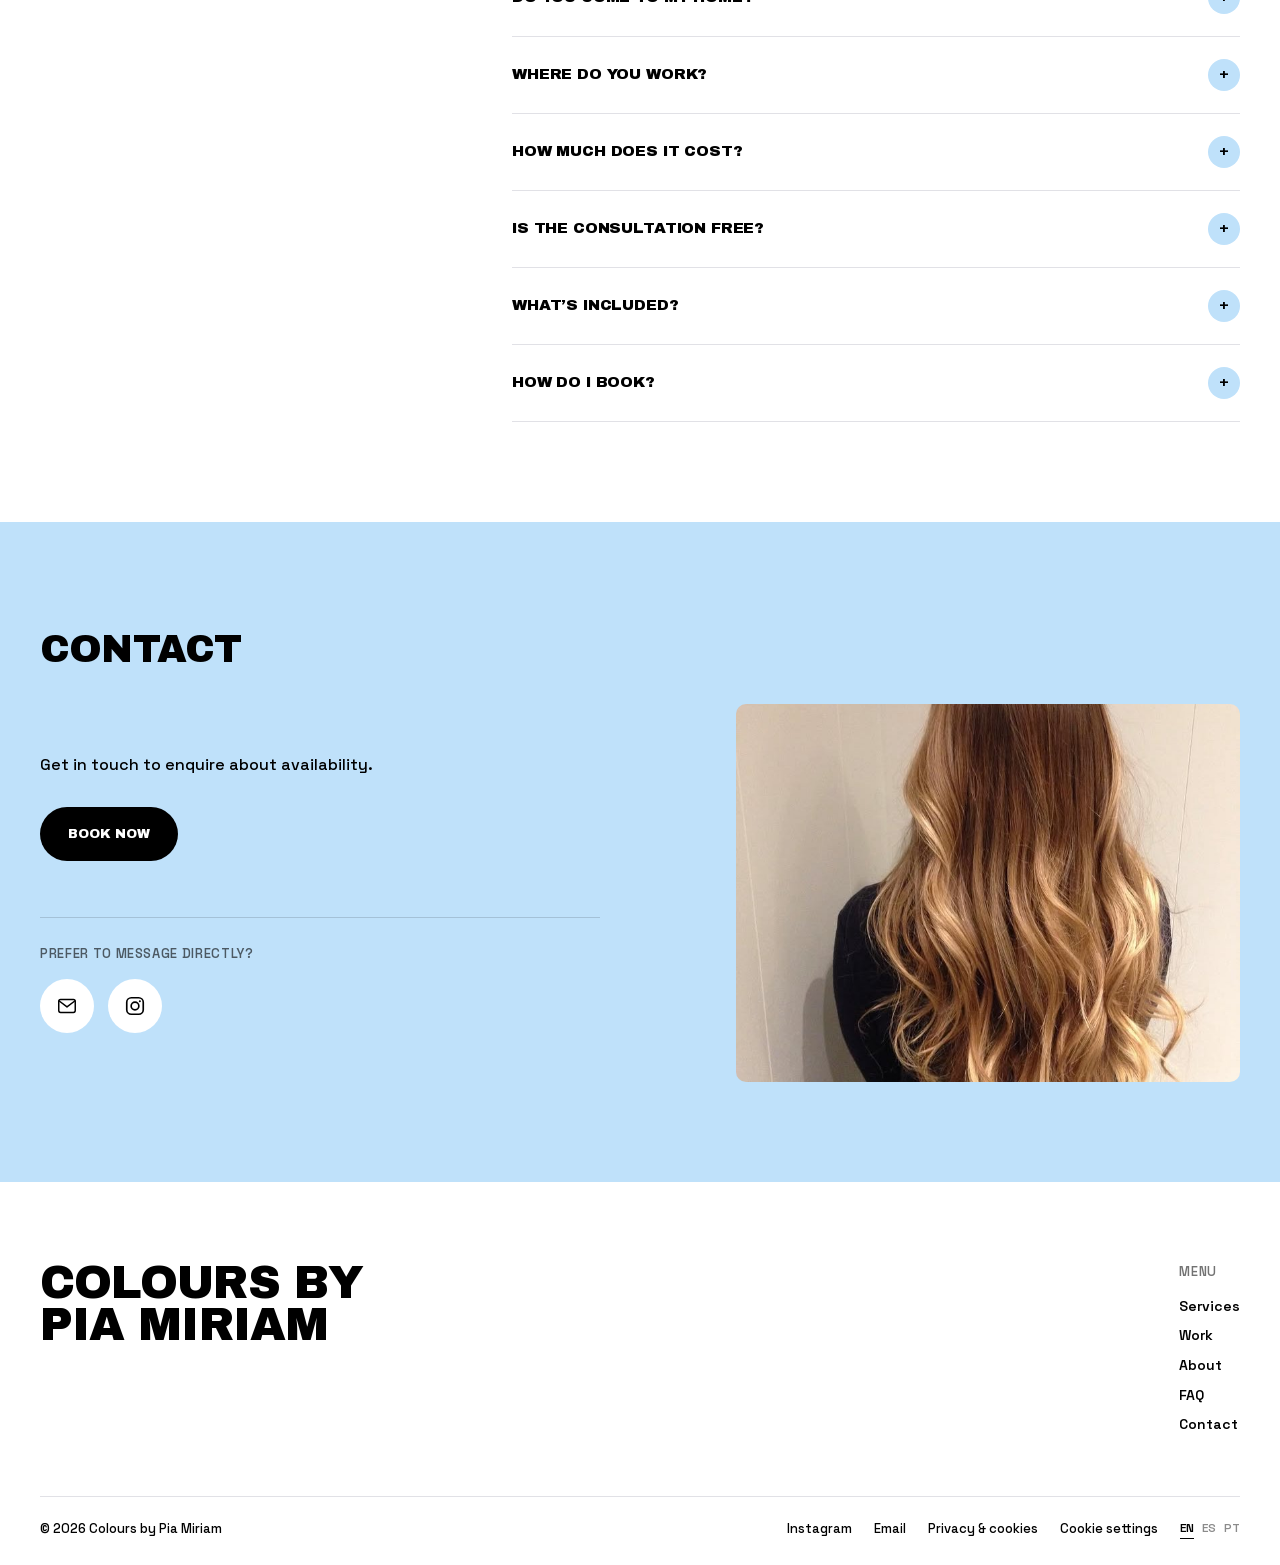
==== commit 8797e252: "FAQ section, blue mobile menu with hamburger, one language button, blue Contact button, no arrows or" ====
--- a/index.html
+++ b/index.html
@@ -2,7 +2,7 @@
 <html lang="en">
 <head>
 <meta charset="utf-8">
-<meta name="viewport" content="width=device-width, initial-scale=1">
+<meta name="viewport" content="width=device-width, initial-scale=1, viewport-fit=cover">
 <title>Blonde &amp; Balayage Specialist in London | Colours by Pia Miriam</title>
 <meta name="description" content="Blonde specialist with over 14 years of experience. Professional-grade hair colouring with exclusive one-on-one experience, and a relaxed vibe in the comfort of your own home.">
 <meta property="og:title" content="Blonde &amp; Balayage Specialist in London | Colours by Pia Miriam">
@@ -21,6 +21,7 @@
 <link rel="alternate" hreflang="x-default" href="https://www.piamiriamcolour.com/">
 <link rel="canonical" href="https://www.piamiriamcolour.com/">
 <script type="application/ld+json">{"@context": "https://schema.org", "@type": "HairSalon", "@id": "https://www.piamiriamcolour.com/#business", "name": "Colours by Pia Miriam", "url": "https://www.piamiriamcolour.com/", "image": "https://www.piamiriamcolour.com/share.jpg", "description": "Blonde specialist with over 14 years of experience. Professional-grade hair colouring with exclusive one-on-one experience, and a relaxed vibe in the comfort of your own home.", "email": "piamiriam@gmail.com", "areaServed": [{"@type": "City", "name": "London"}, {"@type": "City", "name": "Madrid"}, {"@type": "City", "name": "Lisbon"}], "priceRange": "£40–£240", "founder": {"@type": "Person", "name": "Pia Miriam", "description": "Blonde specialist with over 14 years of experience."}, "sameAs": ["https://www.instagram.com/coloursbypia_miriam/", "https://www.google.com/maps?cid=7808784801875766394"], "hasOfferCatalog": {"@type": "OfferCatalog", "name": "Services", "itemListElement": [{"@type": "Offer", "itemOffered": {"@type": "Service", "name": "Colour consultation"}, "price": 0, "priceCurrency": "GBP"}, {"@type": "Offer", "itemOffered": {"@type": "Service", "name": "Highlights · Half head"}, "priceSpecification": {"@type": "PriceSpecification", "minPrice": 180, "priceCurrency": "GBP"}}, {"@type": "Offer", "itemOffered": {"@type": "Service", "name": "Highlights · Full head"}, "priceSpecification": {"@type": "PriceSpecification", "minPrice": 220, "priceCurrency": "GBP"}}, {"@type": "Offer", "itemOffered": {"@type": "Service", "name": "Balayage · Half head"}, "priceSpecification": {"@type": "PriceSpecification", "minPrice": 200, "priceCurrency": "GBP"}}, {"@type": "Offer", "itemOffered": {"@type": "Service", "name": "Balayage · Full head"}, "priceSpecification": {"@type": "PriceSpecification", "minPrice": 240, "priceCurrency": "GBP"}}, {"@type": "Offer", "itemOffered": {"@type": "Service", "name": "Haircut"}, "priceSpecification": {"@type": "PriceSpecification", "minPrice": 55, "priceCurrency": "GBP"}}, {"@type": "Offer", "itemOffered": {"@type": "Service", "name": "Professional blow dry"}, "priceSpecification": {"@type": "PriceSpecification", "minPrice": 40, "priceCurrency": "GBP"}}]}}</script>
+<script type="application/ld+json">{"@context": "https://schema.org", "@type": "FAQPage", "mainEntity": [{"@type": "Question", "name": "Do you come to my home?", "acceptedAnswer": {"@type": "Answer", "text": "Yes. I colour hair one-on-one at your home, hotel or private space in London, and I bring everything needed."}}, {"@type": "Question", "name": "Where do you work?", "acceptedAnswer": {"@type": "Answer", "text": "London, and I travel to clients in Madrid and Lisbon throughout the year. Appointments outside London may have location-based pricing."}}, {"@type": "Question", "name": "How much does it cost?", "acceptedAnswer": {"@type": "Answer", "text": "Highlights: half head from £180, full head from £220. Balayage: half head from £200, full head from £240. Add-ons: haircut +£55, professional blow dry +£40."}}, {"@type": "Question", "name": "Is the consultation free?", "acceptedAnswer": {"@type": "Answer", "text": "Yes. Not sure which service is right for you? Let’s find your perfect colour together."}}, {"@type": "Question", "name": "What’s included?", "acceptedAnswer": {"@type": "Answer", "text": "Every colour service includes a toner and a simple blow dry to complement the colour."}}, {"@type": "Question", "name": "How do I book?", "acceptedAnswer": {"@type": "Answer", "text": "Use the booking form on this website, message me on Instagram or send me an email."}}]}</script>
 <link href="/fonts.css" rel="stylesheet">
 <style>
 :root{--blue:#BFE1FA;--bg:#F9F9FD;--line:#E1E1E6;--ink:#000;--grey:#808080;--H:'Archivo Black',Impact,sans-serif;--B:'Space Grotesk',system-ui,sans-serif}
@@ -42,7 +43,12 @@
 @media (prefers-reduced-motion:reduce){.brand span,.ft-brand span{animation:none}}
 .links{display:flex;gap:30px;list-style:none}
 .links a{text-decoration:none;font-weight:600;text-transform:uppercase;font-size:13px}
-.burger{display:none;background:none;border:0;color:#000;font:600 14px var(--B);text-transform:uppercase}
+.burger{display:none;background:none;border:0;width:40px;height:40px;margin-right:-8px;cursor:pointer;position:relative;-webkit-tap-highlight-color:transparent}
+.burger i{position:absolute;left:9px;right:9px;height:2px;border-radius:2px;background:#000;transition:transform .3s,opacity .2s}
+.burger i:nth-child(1){top:13px}.burger i:nth-child(2){top:19px}.burger i:nth-child(3){top:25px}
+header.menu-open .burger i:nth-child(1){transform:translateY(6px) rotate(45deg)}
+header.menu-open .burger i:nth-child(2){opacity:0}
+header.menu-open .burger i:nth-child(3){transform:translateY(-6px) rotate(-45deg)}
 
 /* hero */
 .hero{background:#fff}
@@ -159,7 +165,7 @@
 .services{padding:110px 0;background:#EAF5FD}
 .services h2{font-size:clamp(28px,3vw,44px);margin-bottom:40px}
 .cards{display:grid;grid-template-columns:repeat(3,1fr);gap:16px}
-.card{background:#fff;border:1px solid var(--line);border-radius:12px;padding:24px 26px;display:grid;grid-template-rows:auto 1fr auto auto;min-height:220px;transition:transform .3s cubic-bezier(.2,.8,.2,1), border-color .3s, background .3s}
+.card{background:#fff;border:1px solid transparent;box-shadow:0 1px 3px rgba(0,0,0,.05);border-radius:12px;padding:24px 26px;display:grid;grid-template-rows:auto 1fr auto auto;min-height:220px;transition:transform .3s cubic-bezier(.2,.8,.2,1), border-color .3s, background .3s}
 .card:hover{transform:translateY(-6px);border-color:#000;background:var(--blue)}
 .card .tag{justify-self:start;background:var(--blue);border-radius:999px;padding:5px 12px;font-size:11px;font-weight:600;text-transform:uppercase;letter-spacing:.04em}
 .card:hover .tag{background:#fff}
@@ -176,7 +182,7 @@
 form .picked.on{display:inline-flex}form .picked button{border:0;background:none;cursor:pointer;font-size:16px;line-height:1;padding:0}
 /* salon menu */
 .menu-grid{display:grid;grid-template-columns:1fr 1fr;gap:16px;margin-top:16px}
-.grp{background:#fff;border:1px solid var(--line);border-radius:12px;padding:26px 28px 8px}
+.grp{background:#fff;border:1px solid transparent;box-shadow:0 1px 3px rgba(0,0,0,.05);border-radius:12px;padding:26px 28px 8px}
 .grp h3{font-family:var(--H);text-transform:uppercase;font-weight:400;font-size:clamp(20px,1.9vw,28px);line-height:1;margin-bottom:16px}
 .opt{display:grid;grid-template-columns:1fr auto auto;align-items:center;gap:18px;padding:18px 0;border-top:1px solid var(--line);cursor:pointer}
 .opt .nm{font-weight:600;font-size:16px}
@@ -184,15 +190,36 @@
 .opt .pr small{font-family:var(--B);font-size:11px;font-weight:600;text-transform:uppercase;letter-spacing:.06em;color:#555;margin-right:6px;vertical-align:middle}
 .opt .bk{display:inline-flex;align-items:center;gap:8px;border:1px solid #000;border-radius:999px;padding:9px 14px;font-family:var(--H);text-transform:uppercase;font-size:11px;text-decoration:none;color:#000;transition:background .3s,border-color .3s}
 .opt:hover .bk,.opt:focus-visible .bk{background:var(--blue);border-color:var(--blue)}
-.addons{margin-top:16px;background:#fff;border:1px solid var(--line);border-radius:12px;padding:20px 28px;display:flex;flex-wrap:wrap;align-items:baseline;gap:8px 30px}
+.addons{margin-top:16px;background:#fff;border:1px solid transparent;box-shadow:0 1px 3px rgba(0,0,0,.05);border-radius:12px;padding:20px 28px;display:flex;flex-wrap:wrap;align-items:baseline;gap:8px 30px}
 .addons .t{font-family:var(--H);text-transform:uppercase;font-size:14px}
 .addons .it{font-size:15px;font-weight:600}.addons .it b{font-family:var(--H);font-weight:400;margin-left:8px}
 .addons small{flex-basis:100%;color:#555;font-size:12.5px}
-.langs{display:flex;gap:8px;font-size:12px;font-weight:600}.langs-m{display:none}.langs a{opacity:.45;text-decoration:none}.langs a.cur{opacity:1;border-bottom:1px solid currentColor}
+.langs{display:flex;gap:8px;font-size:12px;font-weight:600}
+/* single language button */
+.lang-pick{position:relative;display:block}
+.lang-pick summary{list-style:none;cursor:pointer;display:inline-flex;align-items:center;gap:6px;border:1.5px solid #000;border-radius:999px;padding:5px 10px;font-weight:600;font-size:12px;line-height:1}
+.lang-pick summary::-webkit-details-marker{display:none}
+.lang-pick summary i{width:6px;height:6px;border-right:1.5px solid #000;border-bottom:1.5px solid #000;transform:translateY(-2px) rotate(45deg);transition:transform .25s}
+.lang-pick[open] summary i{transform:translateY(1px) rotate(-135deg)}
+.lang-pick div{position:absolute;right:0;top:calc(100% + 6px);background:#fff;border-radius:12px;box-shadow:0 8px 24px rgba(0,0,0,.12);padding:6px;display:flex;flex-direction:column;min-width:64px;z-index:50}
+.lang-pick div a{opacity:1;padding:8px 12px;border-radius:8px;text-decoration:none;font-weight:600;font-size:13px;text-align:center}
+.lang-pick div a:hover{background:var(--blue)}.langs-m{display:none}.langs a{opacity:.45;text-decoration:none}.langs a.cur{opacity:1;border-bottom:1px solid currentColor}
 .notes{margin-top:30px;max-width:820px;font-size:13.5px;color:#333}
 .notes p{margin-bottom:8px}
 
 /* contact */
+/* FAQ: calm list, one answer opens at a time is not forced */
+.faq{background:#fff;padding:100px 0}
+.faq-grid{display:grid;grid-template-columns:.7fr 1.3fr;gap:80px;align-items:start}
+.faq h2{font-size:clamp(28px,3vw,44px)}
+.qas{border-top:1px solid var(--line)}
+.qa{border-bottom:1px solid var(--line)}
+.qa summary{list-style:none;cursor:pointer;display:flex;justify-content:space-between;align-items:center;gap:20px;padding:22px 0;font-family:var(--H);text-transform:uppercase;font-size:clamp(14px,1.2vw,17px);letter-spacing:-.01em}
+.qa summary::-webkit-details-marker{display:none}
+.qa summary span{flex:none;width:32px;height:32px;border-radius:50%;background:var(--blue);display:grid;place-items:center;font-family:var(--B);font-size:18px;transition:transform .3s}
+.qa[open] summary span{transform:rotate(45deg)}
+.qa p{padding:0 52px 24px 0;font-size:15.5px;line-height:1.6;max-width:640px}
+@media (max-width:900px){.faq{padding:64px 0}.faq-grid{grid-template-columns:1fr;gap:20px}.faq h2{font-size:30px}.qa summary{padding:18px 0;font-size:13px}.qa p{padding-right:0;font-size:15px}}
 .contact{background:var(--blue);color:#000;padding:110px 0 100px}
 .contact h2{font-size:clamp(28px,3vw,44px);color:#000}
 .contact-grid{display:grid;grid-template-columns:1.1fr .9fr;gap:80px;margin-top:36px;align-items:center}
@@ -276,9 +303,12 @@
 
 @media (max-width:900px){
   .wrap{padding:0 20px}
-  .links{display:none;position:absolute;top:76px;left:0;right:0;background:#fff;color:#000;flex-direction:column;gap:0;padding:6px 0;mix-blend-mode:normal}
-  header.menu-open{mix-blend-mode:normal;color:#000;background:#fff}
-  .links.open{display:flex}.links a{display:block;padding:15px 20px}
+  .links{display:none;position:absolute;top:100%;left:0;right:0;height:calc(100vh - 68px);height:calc(100dvh - 68px);overflow:auto;background:var(--blue);color:#000;flex-direction:column;gap:0;padding:8px 20px calc(24px + env(safe-area-inset-bottom));mix-blend-mode:normal}
+  header.menu-open{mix-blend-mode:normal;color:#000;background:var(--blue);backdrop-filter:none}
+  .links.open{display:flex}
+  .links li{border-bottom:1px solid rgba(0,0,0,.14)}
+  .links a{display:flex;justify-content:space-between;align-items:center;padding:20px 0;font-family:var(--H);font-weight:400;font-size:28px;line-height:1;letter-spacing:-.01em}
+  .links li.langs{border:0}
   .burger{display:block}
   .hero{padding:140px 0 70px}
   .hero-meta{flex-direction:column;align-items:start}
@@ -289,7 +319,7 @@
   .grid{grid-template-columns:1fr 1fr;gap:10px}.sc figcaption{left:10px;bottom:10px}
   .cards{grid-template-columns:1fr 1fr;gap:10px}
   .card{min-height:190px;padding:18px}
-  .links .langs{display:none}.langs-m{display:flex;margin-left:auto;margin-right:18px;gap:10px}
+  .links .lang-li{display:none}.langs-m{display:flex;margin-left:auto;margin-right:18px}
   .opt{grid-template-columns:1fr auto;grid-template-areas:"nm bk" "pr bk";row-gap:4px}.opt .nm{grid-area:nm}.opt .pr{grid-area:pr}.opt .bk{grid-area:bk}
   .menu-grid{grid-template-columns:1fr}.grp{padding:22px 20px 6px}.addons{padding:18px 20px}.opt{gap:12px}.opt .bk{padding:8px 11px}
   .card.wide{grid-template-columns:1fr}.card.wide .price,.card.wide .book{grid-column:1;grid-row:auto;justify-self:start}
@@ -306,7 +336,7 @@
 .gr-head .lbl{margin-right:auto;margin-left:20px;align-self:center}
 .gr-head h2{font-size:clamp(22px,2.2vw,32px)}
 .gr-row{display:flex;gap:16px;align-items:stretch;padding:4px max(40px,calc((100vw - 1320px) / 2 + 40px)) 8px;scroll-padding-left:max(40px,calc((100vw - 1320px) / 2 + 40px))}
-.rv-card{width:340px;flex:none;background:#fff;border:1px solid var(--line);border-radius:12px;padding:22px 22px 18px;display:flex;flex-direction:column;transition:transform .3s, border-color .3s}
+.rv-card{width:340px;flex:none;background:#fff;border:1px solid transparent;box-shadow:0 1px 3px rgba(0,0,0,.05);border-radius:12px;padding:22px 22px 18px;display:flex;flex-direction:column;transition:transform .3s, border-color .3s}
 .rv-card:hover{transform:translateY(-4px);border-color:#000}
 .rv-card .st{color:#000;letter-spacing:.15em;font-size:13px}
 .rv-card blockquote{font-size:14.5px;line-height:1.5;margin:12px 0 16px;flex:1}
@@ -317,7 +347,7 @@
 .gbadge b{font-family:var(--H);font-weight:400;font-size:15px}.gbadge .s{letter-spacing:.12em;color:#FBBC04}
 .trust{display:flex;flex-wrap:wrap;align-items:center;gap:10px;margin-top:22px}
 .trust .lbl{color:var(--grey);margin-right:6px}
-.chip{display:inline-flex;align-items:center;gap:8px;background:#fff;border:1px solid var(--line);border-radius:999px;padding:7px 8px 7px 14px;font-size:13px;font-weight:600}
+.chip{display:inline-flex;align-items:center;gap:8px;background:#fff;border:1px solid transparent;box-shadow:0 1px 3px rgba(0,0,0,.05);border-radius:999px;padding:7px 8px 7px 14px;font-size:13px;font-weight:600}
 .chip b{background:var(--blue);border-radius:999px;min-width:24px;height:24px;display:grid;place-items:center;font-size:12px}
 .wo{display:inline-flex;align-items:center;gap:8px;margin-left:auto;background:#fff;border:1px solid var(--line);border-radius:999px;padding:7px 14px 7px 10px;font-size:13px;font-weight:600;text-decoration:none}
 .wo svg{width:16px;height:16px}.wo:hover{border-color:#000}
@@ -352,6 +382,7 @@
   .trust{gap:8px}.chip{font-size:12px;padding:6px 7px 6px 12px}
   .gr-links{gap:10px;font-size:13px}.gr-links a{flex:1;justify-content:center;padding:13px 14px;font-size:11px}
   .services,.gallery,.about,.contact{padding:64px 0}
+  .about{padding-bottom:28px}.about + .gallery{padding-top:8px}
   .services h2,.gal-head h2,.contact h2{font-size:30px}
   .services .cards{margin-top:22px}
   .addons{flex-direction:column;align-items:flex-start;gap:6px}
@@ -361,7 +392,7 @@
   .about-grid{gap:28px}
   .about h2{font-size:30px;margin-bottom:14px}
   .about .big{font-size:14px}
-  .about .cta,.ab .cta{font-size:11.5px;padding:13px 18px;white-space:normal;text-align:left}
+  .about .cta,.ab .cta{font-size:11.5px;padding:14px 18px;white-space:normal;text-align:center;display:flex;justify-content:center}
   .more{display:inline-block;margin:18px 0 0}
   .contact-grid{gap:34px}.ct-photo{display:none}
   .dm{width:100%;justify-content:center;margin-bottom:26px}.ctas{margin-bottom:26px}
@@ -369,9 +400,14 @@
   .cookie{padding:12px 14px;font-size:12px;gap:10px;border-radius:12px}
   .cookie button{padding:8px 12px;font-size:11px}
   .fab{display:inline-flex;position:fixed;right:16px;bottom:16px;z-index:55;align-items:center;gap:8px;background:#000;color:#fff;text-decoration:none;font-family:var(--H);text-transform:uppercase;font-size:12px;padding:13px 18px;border-radius:999px;box-shadow:0 10px 30px rgba(0,0,0,.18);transition:transform .35s cubic-bezier(.16,1,.3,1),opacity .35s,bottom .35s}
-  .fab svg{width:16px;height:16px}.fab svg path{stroke:#fff}
+  .fab{background:var(--blue);color:#000;box-shadow:0 3px 10px rgba(0,0,0,.14);bottom:calc(16px + env(safe-area-inset-bottom));-webkit-tap-highlight-color:transparent}
+  .fab svg{width:16px;height:16px}.fab svg path{stroke:#000}
+  .fab{animation:fabglow 4s ease-in-out infinite}
+  @keyframes fabglow{0%,100%{background-color:var(--blue)}50%{background-color:#fff}}
+  header.menu-open ~ .fab{display:none}
   .fab.away{opacity:0;transform:translateY(20px);pointer-events:none}
-  body.ck .fab{bottom:92px}
+  body.ck .fab{bottom:calc(92px + env(safe-area-inset-bottom))}
+  @media (prefers-reduced-motion:reduce){.fab{animation:none}}
 }
 
 /* mobile hero: tighter gap to Pia's block; moving city pill without layout jumps */
@@ -418,14 +454,15 @@
     <script>/* logo: letters light up in blue one by one */
     (() => { const b = document.querySelector('.brand'); b.setAttribute('aria-label', b.textContent);
       b.innerHTML = [...b.textContent].map((c, i) => `<span aria-hidden="true" style="--k:${i}">${c === ' ' ? '&nbsp;' : c}</span>`).join(''); })();</script>
-    <div class="langs langs-m"><a href="/" hreflang="en" lang="en" class=cur>EN</a><a href="/es" hreflang="es" lang="es">ES</a><a href="/pt" hreflang="pt" lang="pt">PT</a></div>
-    <button class="burger" onclick="document.querySelector('.links').classList.toggle('open');document.querySelector('header').classList.toggle('menu-open')">Menu</button>
+    <div class="langs-m"><details class="langs lang-pick"><summary aria-label="Language: EN">EN<i aria-hidden="true"></i></summary><div><a href="/es" hreflang="es" lang="es">ES</a><a href="/pt" hreflang="pt" lang="pt">PT</a></div></details></div>
+    <button class="burger" type="button" aria-label="Menu" aria-expanded="false" onclick="const o=document.querySelector('.links').classList.toggle('open');document.querySelector('header').classList.toggle('menu-open',o);this.setAttribute('aria-expanded',o)"><i></i><i></i><i></i></button>
     <ul class="links">
       <li><a href="#services">Services</a></li>
       <li><a href="#gallery">Work</a></li>
       <li><a href="/about">About</a></li>
+      <li><a href="#faq">FAQ</a></li>
       <li><a href="#contact">Contact</a></li>
-      <li class="langs"><a href="/" hreflang="en" lang="en" class=cur>EN</a><a href="/es" hreflang="es" lang="es">ES</a><a href="/pt" hreflang="pt" lang="pt">PT</a></li>
+      <li class="lang-li"><details class="langs lang-pick"><summary aria-label="Language: EN">EN<i aria-hidden="true"></i></summary><div><a href="/es" hreflang="es" lang="es">ES</a><a href="/pt" hreflang="pt" lang="pt">PT</a></div></details></li>
     </ul>
   </div>
 </header>
@@ -437,7 +474,7 @@
       <div class="journey"><ol id="journey"><li><small>LDN</small><span>London</span></li><li><small>MAD</small><span>Madrid</span></li><li><small>LIS</small><span>Lisbon</span></li><li><small>NOW</small><span>Your home</span></li></ol></div>
       <div class="hero-meta">
         <p class="fade">Professional-grade hair colouring with exclusive one-on-one experience, and a relaxed vibe in the comfort of your own home.</p>
-        <div class="hero-act fade"><a class="cta" href="#contact" data-pkg="Colour consultation">Book a free colour consultation <svg width="16" height="11" viewBox="0 0 18 12"><path d="M0 6h16M11 1l5 5-5 5" stroke="#000" stroke-width="2" fill="none"/></svg></a><a class="hero-rate" href="https://www.google.com/maps?cid=7808784801875766394" target="_blank" rel="noopener"><span class="s">★★★★★</span> <b>5.0</b> · 17 Google reviews</a></div>
+        <div class="hero-act fade"><a class="cta" href="#contact" data-pkg="Colour consultation">Book a free colour consultation</a><a class="hero-rate" href="https://www.google.com/maps?cid=7808784801875766394" target="_blank" rel="noopener"><span class="s">★★★★★</span> <b>5.0</b> · 17 Google reviews</a></div>
       </div>
     </div>
   </section>
@@ -446,7 +483,7 @@
       <div class="H hname"><span class="ln"><span>Colours by</span></span><span class="ln"><span>Pia Miriam</span></span></div>
       <p class="hero-text">Professional-grade hair colouring with exclusive one-on-one experience, and a relaxed vibe in the comfort of your own home.</p>
       <div class="cities" aria-label="London, Madrid, Lisbon, Your home"><span>London</span><span>Madrid</span><span>Lisbon</span><span class=home>Your home</span></div>
-      <a class="cta" href="#contact" data-pkg="Colour consultation">Book a free colour consultation <svg width="16" height="11" viewBox="0 0 18 12"><path d="M0 6h16M11 1l5 5-5 5" stroke="#000" stroke-width="2" fill="none"/></svg></a><a class="hero-rate" href="https://www.google.com/maps?cid=7808784801875766394" target="_blank" rel="noopener"><span class="s">★★★★★</span> <b>5.0</b> · 17 Google reviews</a>
+      <a class="cta" href="#contact" data-pkg="Colour consultation">Book a free colour consultation</a><a class="hero-rate" href="https://www.google.com/maps?cid=7808784801875766394" target="_blank" rel="noopener"><span class="s">★★★★★</span> <b>5.0</b> · 17 Google reviews</a>
     </div>
   </section>
   <section class="about" id="about"><div class="wrap about-grid">
@@ -455,7 +492,7 @@
       <h2 class="H rv">Pia Miriam</h2>
       <p class="big rv">Blonde specialist with over 14 years of experience.</p>
       <p class="rv">I create a customised look that suits ‘your’ style and enhances your natural beauty; Whether you are looking for a soft sun-kissed,  a just natural looking blonde, trendy ash, or a super-summer blonde. I got you!</p>
-      <p class="rv" style="margin-top:26px"><a class="cta" href="#contact">Get in touch to enquire about availability <svg width="16" height="11" viewBox="0 0 18 12"><path d="M0 6h16M11 1l5 5-5 5" stroke="#000" stroke-width="2" fill="none"/></svg></a><a class="more" href="/about">Read my story →</a></p>
+      <p class="rv" style="margin-top:26px"><a class="cta" href="#contact">Get in touch to enquire about availability</a><a class="more" href="/about">Read my story</a></p>
     </div>
   </div></section>
   <section class="gallery" id="gallery"><div class="wrap">
@@ -484,21 +521,25 @@
   <section class="services" id="services"><div class="wrap">
     <h2 class="H rv">Services</h2>
     <div class="cards">
-      <article class="card wide" data-pkg="Colour consultation" tabindex="0"><span class="tag">Consultation</span><h3>Colour consultation</h3><div class="price">Free</div><p class="note">Not sure which service is right for you? Let’s find your perfect colour together.</p><a class="book" href="#contact">Book <svg width="16" height="11" viewBox="0 0 18 12"><path d="M0 6h16M11 1l5 5-5 5" stroke="#000" stroke-width="2" fill="none"/></svg></a></article>
+      <article class="card wide" data-pkg="Colour consultation" tabindex="0"><span class="tag">Consultation</span><h3>Colour consultation</h3><div class="price">Free</div><p class="note">Not sure which service is right for you? Let’s find your perfect colour together.</p><a class="book" href="#contact">Book</a></article>
     </div>
     <div class="menu-grid">
-      <div class="grp"><h3>Highlights</h3><div class="opt" data-pkg="Highlights · Half head (from £180)" tabindex="0"><span class="nm">Half head</span><span class="pr"><small>From</small>£180</span><a class="bk" href="#contact">Book <svg width="16" height="11" viewBox="0 0 18 12"><path d="M0 6h16M11 1l5 5-5 5" stroke="#000" stroke-width="2" fill="none"/></svg></a></div><div class="opt" data-pkg="Highlights · Full head (from £220)" tabindex="0"><span class="nm">Full head</span><span class="pr"><small>From</small>£220</span><a class="bk" href="#contact">Book <svg width="16" height="11" viewBox="0 0 18 12"><path d="M0 6h16M11 1l5 5-5 5" stroke="#000" stroke-width="2" fill="none"/></svg></a></div></div>
-      <div class="grp"><h3>Balayage</h3><div class="opt" data-pkg="Balayage · Half head (from £200)" tabindex="0"><span class="nm">Half head</span><span class="pr"><small>From</small>£200</span><a class="bk" href="#contact">Book <svg width="16" height="11" viewBox="0 0 18 12"><path d="M0 6h16M11 1l5 5-5 5" stroke="#000" stroke-width="2" fill="none"/></svg></a></div><div class="opt" data-pkg="Balayage · Full head (from £240)" tabindex="0"><span class="nm">Full head</span><span class="pr"><small>From</small>£240</span><a class="bk" href="#contact">Book <svg width="16" height="11" viewBox="0 0 18 12"><path d="M0 6h16M11 1l5 5-5 5" stroke="#000" stroke-width="2" fill="none"/></svg></a></div></div>
+      <div class="grp"><h3>Highlights</h3><div class="opt" data-pkg="Highlights · Half head (from £180)" tabindex="0"><span class="nm">Half head</span><span class="pr"><small>From</small>£180</span><a class="bk" href="#contact">Book</a></div><div class="opt" data-pkg="Highlights · Full head (from £220)" tabindex="0"><span class="nm">Full head</span><span class="pr"><small>From</small>£220</span><a class="bk" href="#contact">Book</a></div></div>
+      <div class="grp"><h3>Balayage</h3><div class="opt" data-pkg="Balayage · Half head (from £200)" tabindex="0"><span class="nm">Half head</span><span class="pr"><small>From</small>£200</span><a class="bk" href="#contact">Book</a></div><div class="opt" data-pkg="Balayage · Full head (from £240)" tabindex="0"><span class="nm">Full head</span><span class="pr"><small>From</small>£240</span><a class="bk" href="#contact">Book</a></div></div>
     </div>
     <div class="addons"><span class="t">Add-ons</span><span class="it">Haircut<b>+£55</b></span><span class="it">Professional blow dry<b>+£40</b></span><small>*Available as an add-on after a colour service</small></div>
     <div class="notes"><p>*All colour services include a toner as well as a simple blow dry to complement the colour.</p><p>**Appointments outside London may have location-based pricing. Please get in touch for a personalised quote.</p></div>
+  </div></section>
+  <section class="faq" id="faq"><div class="wrap faq-grid">
+    <h2 class="H rv">Questions</h2>
+    <div class="qas"><details class="qa"><summary>Do you come to my home?<span aria-hidden="true">+</span></summary><p>Yes. I colour hair one-on-one at your home, hotel or private space in London, and I bring everything needed.</p></details><details class="qa"><summary>Where do you work?<span aria-hidden="true">+</span></summary><p>London, and I travel to clients in Madrid and Lisbon throughout the year. Appointments outside London may have location-based pricing.</p></details><details class="qa"><summary>How much does it cost?<span aria-hidden="true">+</span></summary><p>Highlights: half head from £180, full head from £220. Balayage: half head from £200, full head from £240. Add-ons: haircut +£55, professional blow dry +£40.</p></details><details class="qa"><summary>Is the consultation free?<span aria-hidden="true">+</span></summary><p>Yes. Not sure which service is right for you? Let’s find your perfect colour together.</p></details><details class="qa"><summary>What’s included?<span aria-hidden="true">+</span></summary><p>Every colour service includes a toner and a simple blow dry to complement the colour.</p></details><details class="qa"><summary>How do I book?<span aria-hidden="true">+</span></summary><p>Use the booking form on this website, message me on Instagram or send me an email.</p></details></div>
   </div></section>
   <section class="contact" id="contact"><div class="wrap">
     <h2 class="H">Contact</h2>
     <div class="contact-grid">
       <div>
         <p style="font-size:16px;margin-bottom:30px">Get in touch to enquire about availability.</p>
-        <a class="dm dm-main" href="#book-form" data-open-form>Book now <svg width="16" height="11" viewBox="0 0 18 12"><path d="M0 6h16M11 1l5 5-5 5" stroke="#000" stroke-width="2" fill="none"/></svg></a>
+        <a class="dm dm-main" href="#book-form" data-open-form>Book now</a>
         <div class="alt-ways"><p class="q">Prefer to message directly?</p><div class="alt-links"><a href="mailto:piamiriam@gmail.com" aria-label="Email piamiriam@gmail.com" title="piamiriam@gmail.com"><svg viewBox="0 0 24 24" fill="none" aria-hidden="true"><rect x="3" y="5" width="18" height="14" rx="2" stroke-width="1.6"/><path d="M3.5 6.5 12 13l8.5-6.5" stroke-width="1.6" stroke-linecap="round" stroke-linejoin="round"/></svg></a><a href="https://ig.me/m/coloursbypia_miriam" target="_blank" rel="noopener" aria-label="Message me on Instagram" title="Instagram"><svg class="igi" viewBox="0 0 24 24" fill="none" stroke="currentColor" stroke-width="1.8" aria-hidden="true"><rect x="3" y="3" width="18" height="18" rx="5"/><circle cx="12" cy="12" r="4.2"/><circle cx="17.3" cy="6.7" r="1.1" fill="currentColor" stroke="none"/></svg></a></div></div>
       </div>
       <figure class="ct-photo"><img src="/foto7.jpg" alt="" loading="lazy"></figure>
@@ -511,7 +552,7 @@
       <div class="prog"><span class="lbl" id="bf-t">Step <b class="cur">1</b> of 4</span><i><b class="bar"></b></i></div>
       <fieldset class="step" data-step="0"><legend class="H">What would you like?</legend><div class="opts"><label class="opt-r"><input type="radio" name="service" value="Colour consultation (Free)"><span>Colour consultation (Free)</span></label><label class="opt-r"><input type="radio" name="service" value="Highlights · Half head (from £180)"><span>Highlights · Half head (from £180)</span></label><label class="opt-r"><input type="radio" name="service" value="Highlights · Full head (from £220)"><span>Highlights · Full head (from £220)</span></label><label class="opt-r"><input type="radio" name="service" value="Balayage · Half head (from £200)"><span>Balayage · Half head (from £200)</span></label><label class="opt-r"><input type="radio" name="service" value="Balayage · Full head (from £240)"><span>Balayage · Full head (from £240)</span></label></div><div class="sub">Add-ons (optional)</div><div class="chips"><label class="chip-c"><input type="checkbox" name="addons" value="Haircut (+£55)"><span>Haircut (+£55)</span></label><label class="chip-c"><input type="checkbox" name="addons" value="Professional blow dry (+£40)"><span>Professional blow dry (+£40)</span></label></div></fieldset><fieldset class="step" data-step="1" hidden><legend class="H">Where are you based?</legend><div class="opts"><label class="opt-r"><input type="radio" name="city" value="London"><span>London</span></label><label class="opt-r"><input type="radio" name="city" value="Madrid"><span>Madrid</span></label><label class="opt-r"><input type="radio" name="city" value="Lisbon"><span>Lisbon</span></label><label class="opt-r"><input type="radio" name="city" value="__other"><span>Somewhere else</span></label></div><input class="fi other" type="text" name="city_other" placeholder="Which city?" hidden></fieldset><fieldset class="step" data-step="2" hidden><legend class="H">When suits you best?</legend><div class="sub">Choose all that apply</div><div class="chips"><label class="chip-c"><input type="checkbox" name="when" value="Weekdays"><span>Weekdays</span></label><label class="chip-c"><input type="checkbox" name="when" value="Weekends"><span>Weekends</span></label><label class="chip-c"><input type="checkbox" name="when" value="Mornings"><span>Mornings</span></label><label class="chip-c"><input type="checkbox" name="when" value="Afternoons"><span>Afternoons</span></label></div><textarea class="fi" name="note" rows="3" placeholder="Anything Pia should know? (optional)"></textarea></fieldset><fieldset class="step" data-step="3" hidden><legend class="H">Your details</legend><input class="fi" type="text" name="name" placeholder="Your name" autocomplete="name" required><div class="sub">How should Pia reply?</div><div class="seg"><label><input type="radio" name="via" value="instagram" checked><span>Instagram</span></label><label><input type="radio" name="via" value="email"><span>Email</span></label></div><input class="fi" type="text" name="instagram" placeholder="Your Instagram @" autocomplete="off"><input class="fi" type="email" name="email" placeholder="Your email" autocomplete="email" hidden><p class="consent">Your details are only used to reply to you. <a href="/privacy" target="_blank">Privacy &amp; cookies</a></p></fieldset>
       <input type="checkbox" name="botcheck" class="hp" tabindex="-1" autocomplete="off">
-      <div class="nav"><button type="button" class="back" hidden>← Back</button><button type="button" class="next dm">Next <svg width="16" height="11" viewBox="0 0 18 12"><path d="M0 6h16M11 1l5 5-5 5" stroke="#000" stroke-width="2" fill="none"/></svg></button><button type="submit" class="send dm" hidden>Send <svg width="16" height="11" viewBox="0 0 18 12"><path d="M0 6h16M11 1l5 5-5 5" stroke="#000" stroke-width="2" fill="none"/></svg></button></div>
+      <div class="nav"><button type="button" class="back" hidden>← Back</button><button type="button" class="next dm">Next</button><button type="submit" class="send dm" hidden>Send</button></div>
     </form>
     <div class="done" hidden><div class="H">Thank you</div><p>Your message has been sent. Pia will be in touch soon.</p></div>
     <p class="alt">Prefer to message directly? <a href="https://ig.me/m/coloursbypia_miriam" target="_blank" rel="noopener">Message me on Instagram</a></p>
@@ -526,13 +567,14 @@
         n.replaceWith(f); }); })();</script>
     <div class="ft-col"><div class="lbl">Menu</div><ul>
       <li><a href="/#services">Services</a></li><li><a href="/#gallery">Work</a></li>
-      <li><a href="/about">About</a></li><li><a href="/#contact">Contact</a></li></ul></div>
+      <li><a href="/about">About</a></li><li><a href="/#faq">FAQ</a></li><li><a href="/#contact">Contact</a></li></ul></div>
   </div>
   <div class="ft-bot"><span>© 2026 Colours by Pia Miriam</span><span class="legal"><a href="https://ig.me/m/coloursbypia_miriam" target="_blank" rel="noopener">Instagram</a><a href="mailto:piamiriam@gmail.com">Email</a><a href="/privacy">Privacy &amp; cookies</a><button type="button" class="ck-link" data-cookie-settings>Cookie settings</button><span class="langs"><a href="/" hreflang="en" lang="en" class=cur>EN</a><a href="/es" hreflang="es" lang="es">ES</a><a href="/pt" hreflang="pt" lang="pt">PT</a></span></span></div>
 </div></footer>
 <div class="cookie" id="cookie" role="region" aria-label="Cookie notice"><span>With your OK, I use Google Analytics cookies to see how people find and use this site. <a href="/privacy">Privacy &amp; cookies</a></span><span class="ck-b"><button type="button" data-c="no">Decline</button><button type="button" data-c="yes">Accept</button></span></div>
 <script src="/analytics.js"></script>
-<a class="fab" id="fab" href="#contact">Contact <svg width="16" height="11" viewBox="0 0 18 12"><path d="M0 6h16M11 1l5 5-5 5" stroke="#000" stroke-width="2" fill="none"/></svg></a>
+<a class="fab" id="fab" href="#contact"><span class="fab-t">Contact</span></a>
+
 <script>/* floating Contact pill (mobile): hides while the contact section is on screen, sits above the cookie notice */
 (() => { const f = document.getElementById('fab'), c = document.getElementById('contact'), ck = document.getElementById('cookie');
   if (c && 'IntersectionObserver' in window) new IntersectionObserver(es => es.forEach(x => f.classList.toggle('away', x.isIntersecting)), {threshold: .15}).observe(c);
@@ -595,7 +637,14 @@
 gsap.to('.par', {yPercent: -12, ease: 'none', scrollTrigger: {trigger: '.about', start: 'top bottom', end: 'bottom top', scrub: true}});
 
 // GALLERY: calm grid, photos settle in once
-gsap.from('.sc', {y: 50, opacity: 0, duration: 1.1, ease: 'expo.out', stagger: .08, scrollTrigger: {trigger: '.grid', start: 'top 85%'}});
+if (!reduce) mm.add('(min-width: 901px)', () => {
+  gsap.from('.sc', {y: 50, opacity: 0, duration: 1.1, ease: 'expo.out', stagger: .08, scrollTrigger: {trigger: '.grid', start: 'top 85%'}});
+});
+// phones: each photo rises and sharpens as it comes into view (plays once, never holds the scroll)
+if (!reduce) mm.add('(max-width: 900px)', () => {
+  gsap.utils.toArray('.sc').forEach((el, k) => gsap.from(el, {y: 40, opacity: 0, scale: .94, duration: .9, ease: 'expo.out', delay: (k % 2) * .08,
+    scrollTrigger: {trigger: el, start: 'top 92%', once: true}}));
+});
 // SERVICES cards: deal in like cards
 gsap.fromTo('.services .card, .grp, .addons', {y: 40, opacity: 0}, {y: 0, opacity: 1, duration: .8, ease: 'expo.out', stagger: .08, scrollTrigger: {trigger: '.services', start: 'top 80%'}});
 // CONTACT title slams in
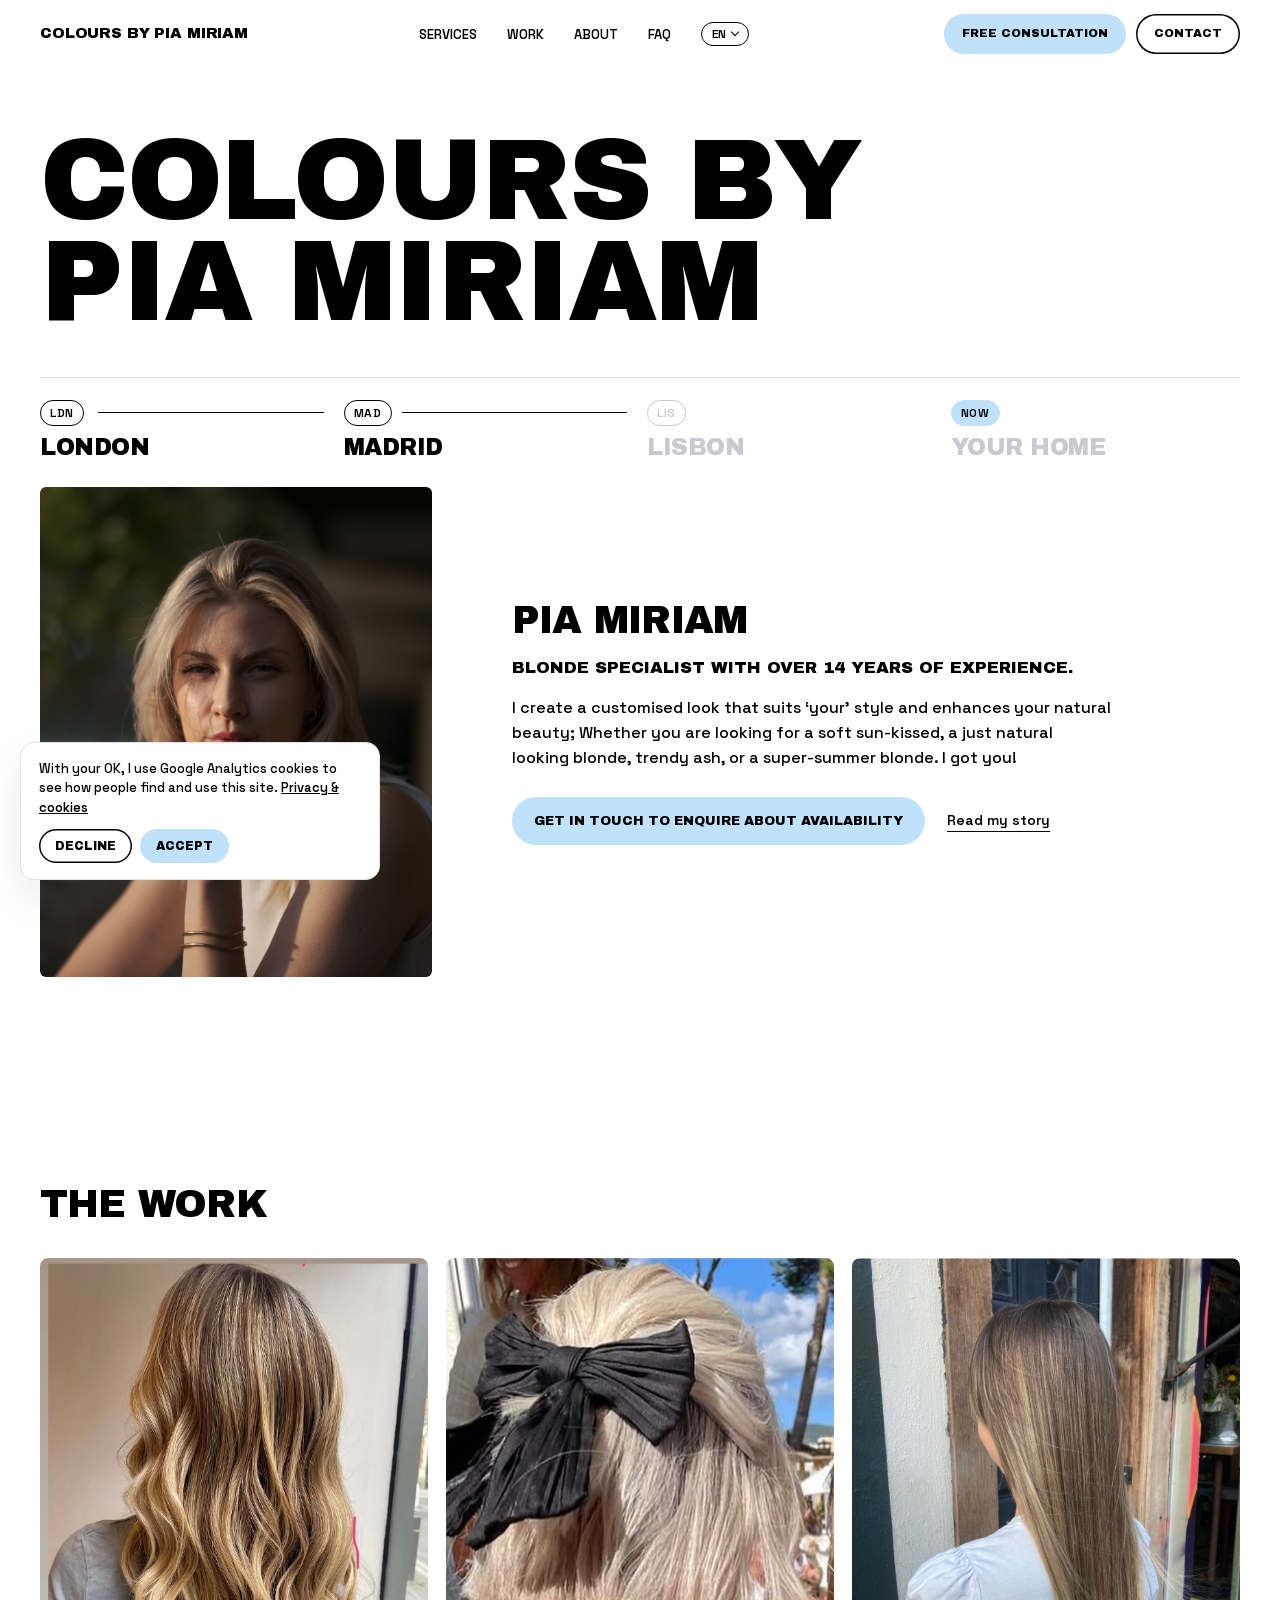
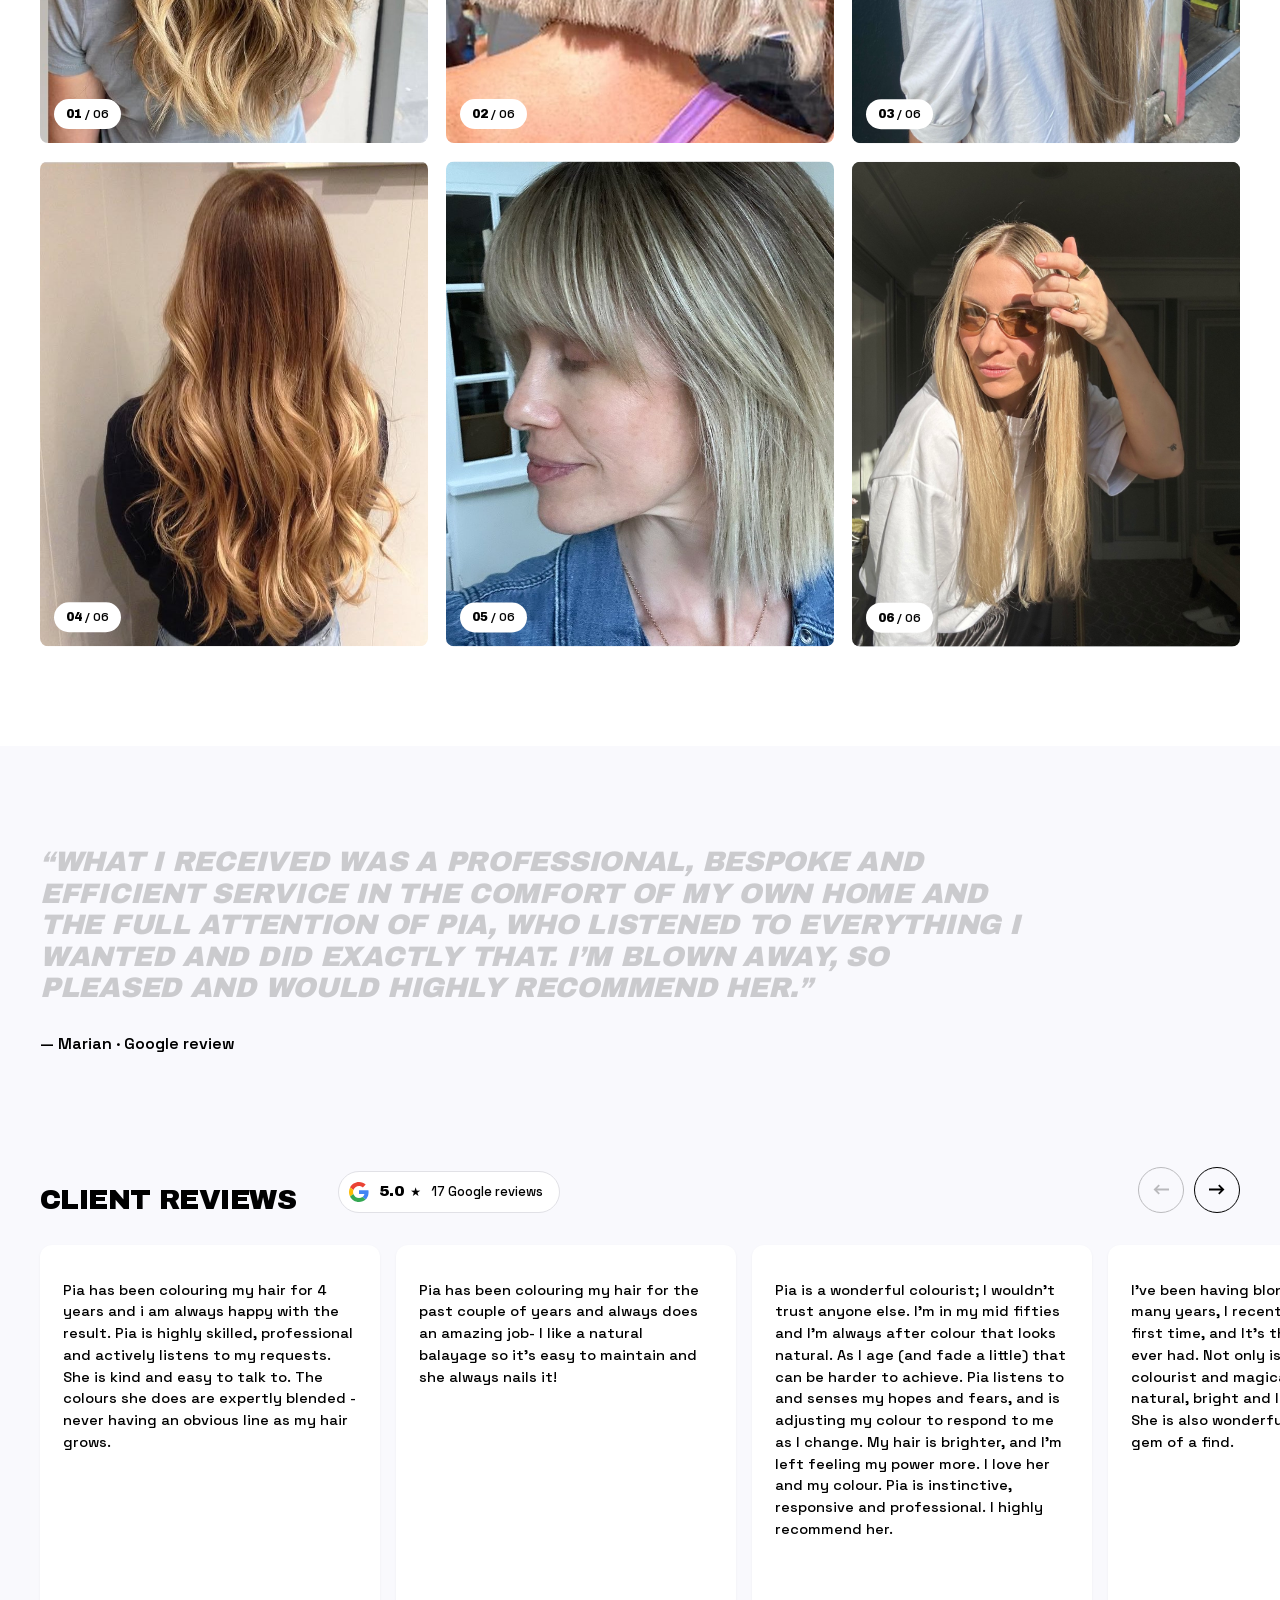
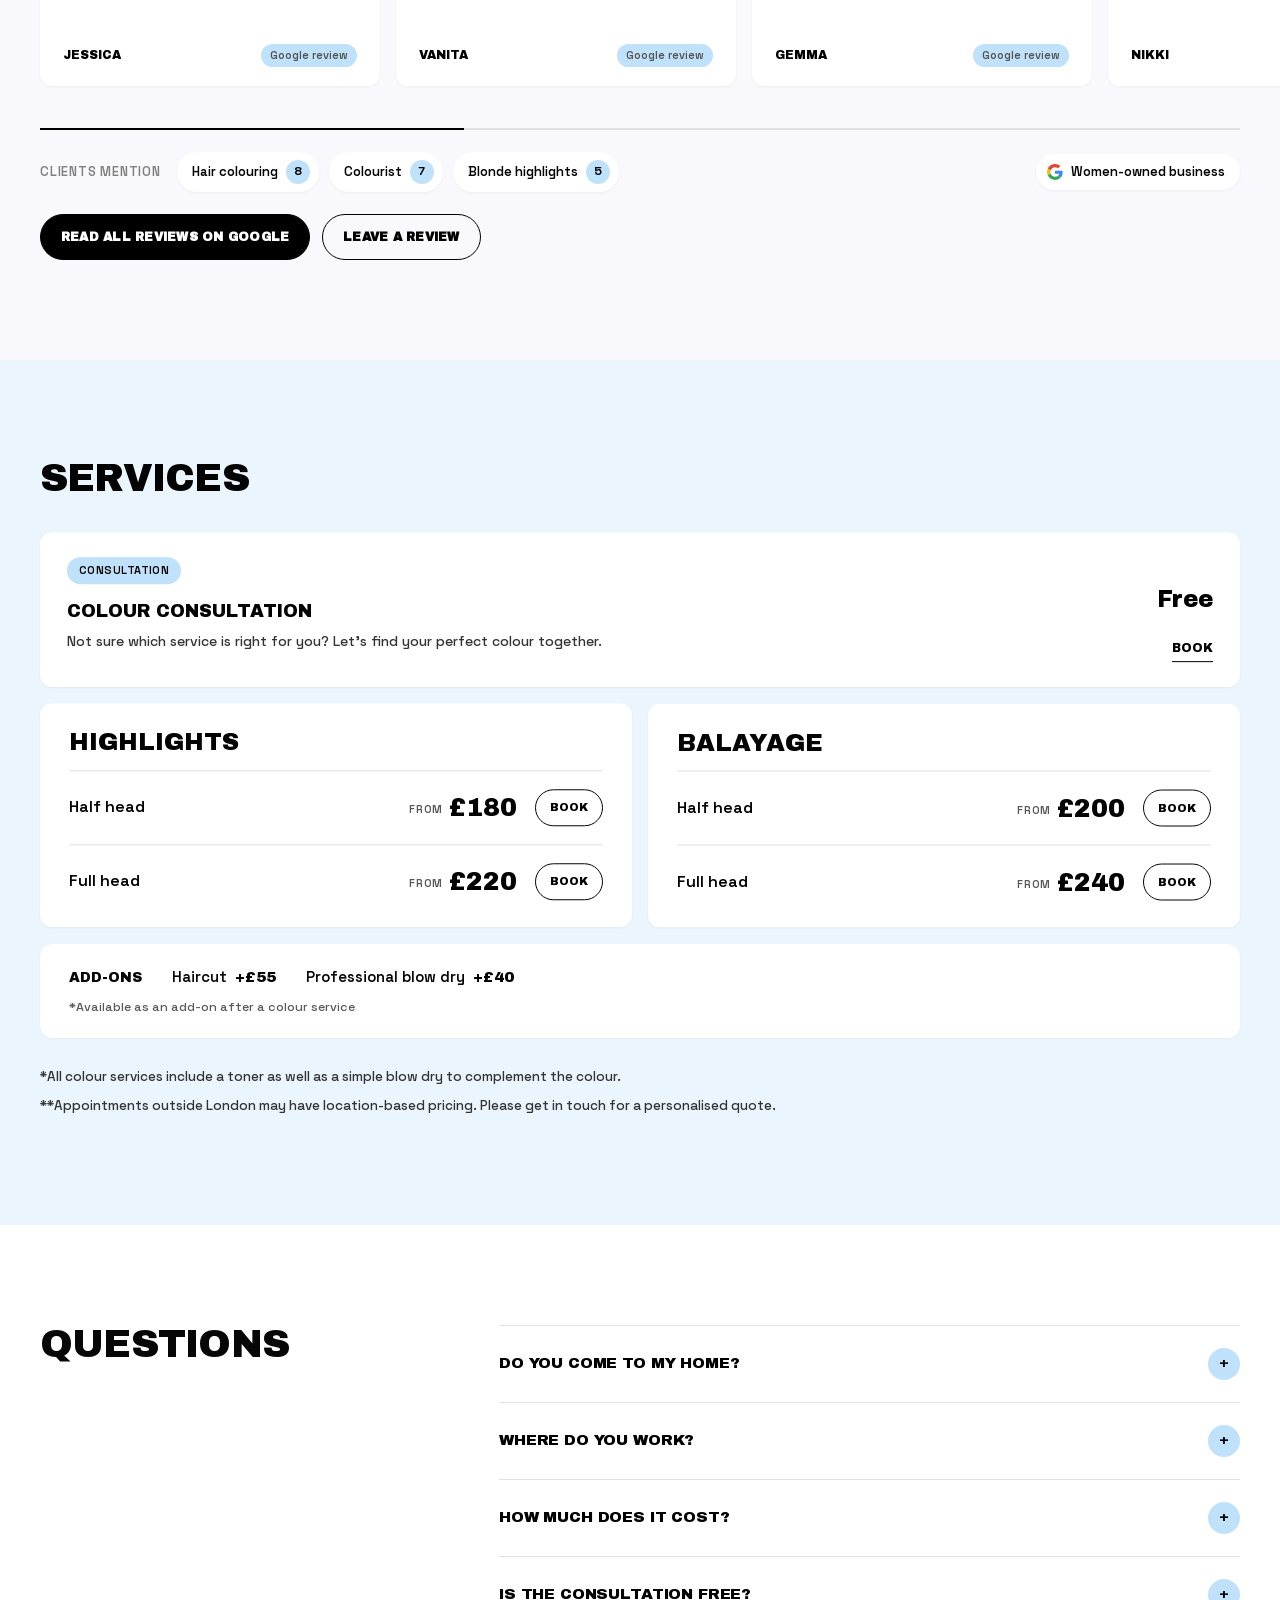
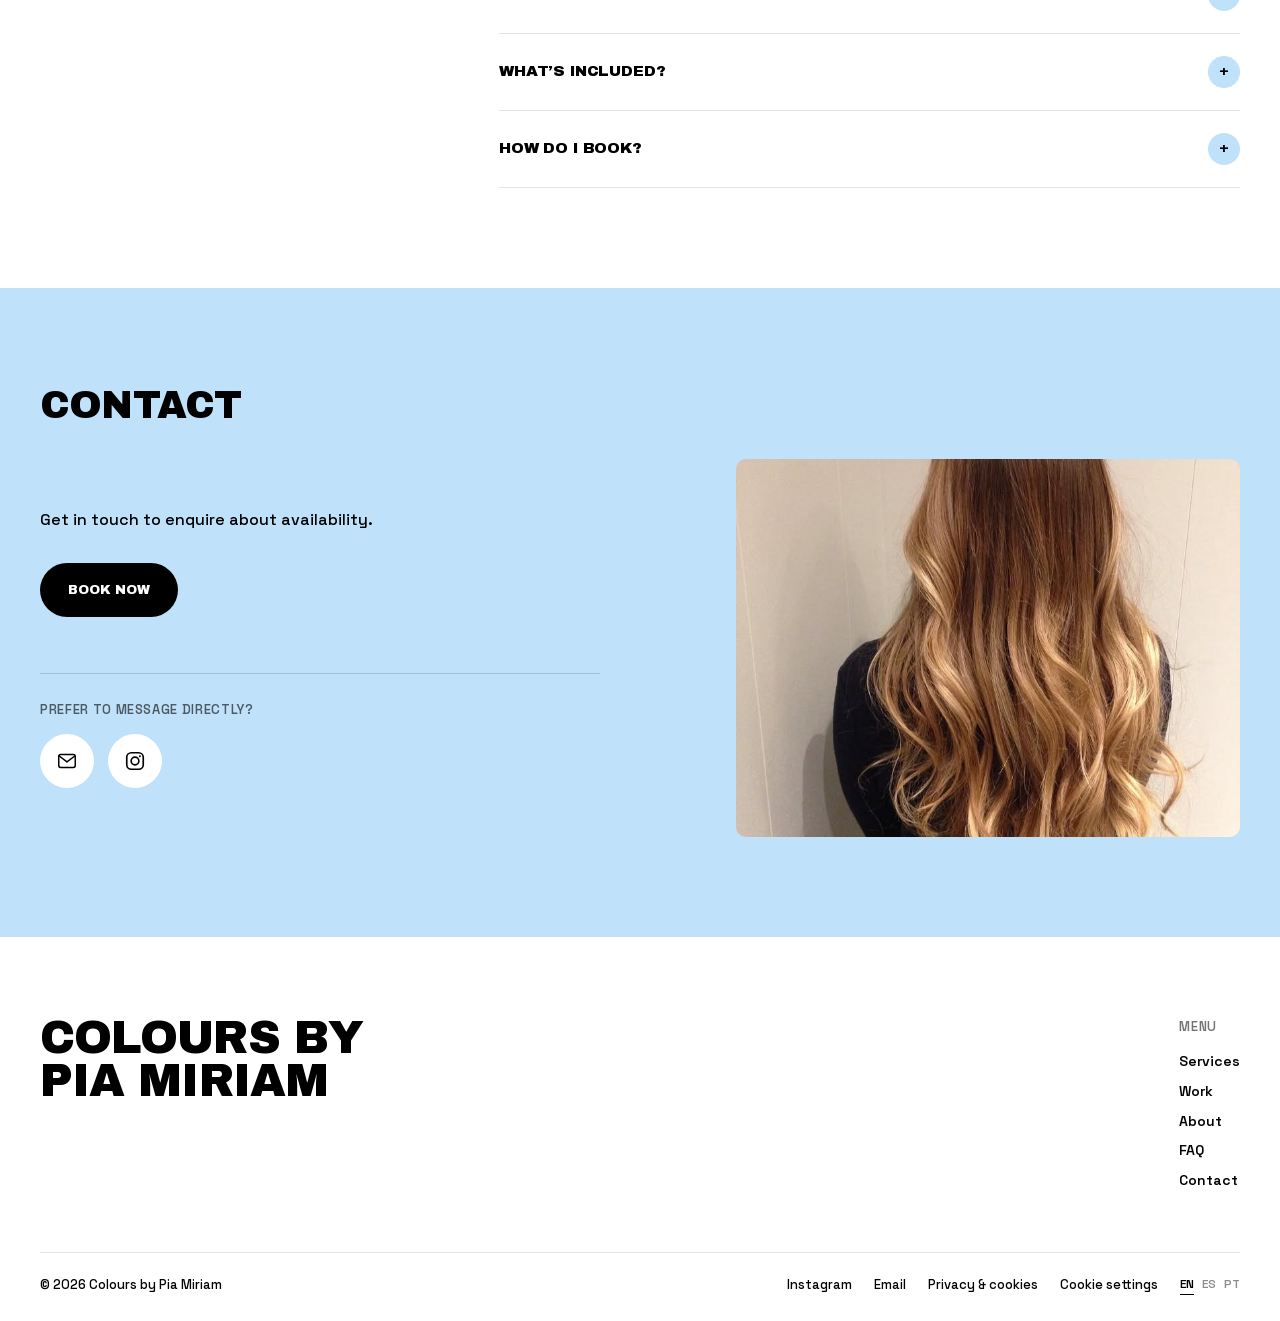
==== commit 66c9653e: "Cleaner hero, two always-visible buttons, even spacing, safer photo reveal, simpler rating Co-Author" ====
--- a/index.html
+++ b/index.html
@@ -344,12 +344,12 @@
 .rv-card figcaption span{font-family:var(--B);font-weight:600;font-size:11px;color:#555;text-transform:none;background:var(--blue);border-radius:999px;padding:3px 9px}
 .gbadge{display:inline-flex;align-items:center;gap:10px;margin-right:auto;margin-left:22px;padding:8px 16px 8px 10px;background:#fff;border:1px solid var(--line);border-radius:999px;text-decoration:none;font-size:13px;font-weight:500;transition:border-color .3s}
 .gbadge:hover{border-color:#000}.gbadge svg{width:20px;height:20px;flex:none}
-.gbadge b{font-family:var(--H);font-weight:400;font-size:15px}.gbadge .s{letter-spacing:.12em;color:#FBBC04}
+.gbadge b{font-family:var(--H);font-weight:400;font-size:15px}.gbadge .s{color:#000;font-size:12px;margin-left:-4px}
 .trust{display:flex;flex-wrap:wrap;align-items:center;gap:10px;margin-top:22px}
 .trust .lbl{color:var(--grey);margin-right:6px}
 .chip{display:inline-flex;align-items:center;gap:8px;background:#fff;border:1px solid transparent;box-shadow:0 1px 3px rgba(0,0,0,.05);border-radius:999px;padding:7px 8px 7px 14px;font-size:13px;font-weight:600}
 .chip b{background:var(--blue);border-radius:999px;min-width:24px;height:24px;display:grid;place-items:center;font-size:12px}
-.wo{display:inline-flex;align-items:center;gap:8px;margin-left:auto;background:#fff;border:1px solid var(--line);border-radius:999px;padding:7px 14px 7px 10px;font-size:13px;font-weight:600;text-decoration:none}
+.wo{display:inline-flex;align-items:center;gap:8px;margin-left:auto;background:#fff;border:1px solid transparent;box-shadow:0 1px 3px rgba(0,0,0,.05);border-radius:999px;padding:7px 14px 7px 10px;font-size:13px;font-weight:600;text-decoration:none}
 .wo svg{width:16px;height:16px}.wo:hover{border-color:#000}
 @media (max-width:900px){.wo{margin-left:0}.trust .lbl{flex-basis:100%}}
 .gr-links{display:flex;gap:12px;flex-wrap:wrap;margin-top:22px;font-size:14px;font-weight:600}
@@ -380,7 +380,8 @@
   .gr-head .arrows{display:none}
   .gbadge{order:0}
   .trust{gap:8px}.chip{font-size:12px;padding:6px 7px 6px 12px}
-  .gr-links{gap:10px;font-size:13px}.gr-links a{flex:1;justify-content:center;padding:13px 14px;font-size:11px}
+  .gr-links{flex-direction:column;gap:10px;font-size:13px}.gr-links a{width:100%;justify-content:center;text-align:center;padding:15px 16px;font-size:12px}
+  .gr-links a:first-child{background:var(--blue);border-color:var(--blue);color:#000}
   .services,.gallery,.about,.contact{padding:64px 0}
   .about{padding-bottom:28px}.about + .gallery{padding-top:8px}
   .services h2,.gal-head h2,.contact h2{font-size:30px}
@@ -400,14 +401,13 @@
   .cookie{padding:12px 14px;font-size:12px;gap:10px;border-radius:12px}
   .cookie button{padding:8px 12px;font-size:11px}
   .fab{display:inline-flex;position:fixed;right:16px;bottom:16px;z-index:55;align-items:center;gap:8px;background:#000;color:#fff;text-decoration:none;font-family:var(--H);text-transform:uppercase;font-size:12px;padding:13px 18px;border-radius:999px;box-shadow:0 10px 30px rgba(0,0,0,.18);transition:transform .35s cubic-bezier(.16,1,.3,1),opacity .35s,bottom .35s}
-  .fab{background:var(--blue);color:#000;box-shadow:0 3px 10px rgba(0,0,0,.14);bottom:calc(16px + env(safe-area-inset-bottom));-webkit-tap-highlight-color:transparent}
+  .fab{background:var(--blue);color:#000;font-size:15px;padding:18px 30px;box-shadow:0 6px 18px rgba(0,0,0,.18);bottom:calc(18px + env(safe-area-inset-bottom));right:auto;left:50%;transform:translateX(-50%);-webkit-tap-highlight-color:transparent}
   .fab svg{width:16px;height:16px}.fab svg path{stroke:#000}
-  .fab{animation:fabglow 4s ease-in-out infinite}
-  @keyframes fabglow{0%,100%{background-color:var(--blue)}50%{background-color:#fff}}
   header.menu-open ~ .fab{display:none}
-  .fab.away{opacity:0;transform:translateY(20px);pointer-events:none}
+  .fab.away{opacity:0;transform:translate(-50%,20px);pointer-events:none}
+  .sc.pop{opacity:0;transform:translateY(36px) scale(.95);transition:opacity .8s ease,transform .9s cubic-bezier(.16,1,.3,1)}
+  .sc.pop.in{opacity:1;transform:none}
   body.ck .fab{bottom:calc(92px + env(safe-area-inset-bottom))}
-  @media (prefers-reduced-motion:reduce){.fab{animation:none}}
 }
 
 /* mobile hero: tighter gap to Pia's block; moving city pill without layout jumps */
@@ -432,10 +432,11 @@
 /* hero: Google rating right under the main button */
 .hero-act{display:flex;flex-direction:column;align-items:flex-end;gap:12px}
 .hero-rate{display:inline-flex;align-items:center;gap:6px;font-size:13px;text-decoration:none;color:#000}
-.hero-rate .s{color:#F5B301;letter-spacing:1px}.hero-rate:hover{opacity:.65}
+.hero-rate svg{width:16px;height:16px;flex:none}.hero-rate b{font-family:var(--H);font-weight:400}.hero-rate .s{color:#000;font-size:12px}.hero-rate .n{opacity:.8}.hero-rate:hover{opacity:.65}
 .hero-m .hero-rate{display:flex;margin-top:14px}
 /* mobile hero button: text centred next to the arrow, one line when it fits */
-.hero-m .cta{display:flex;justify-content:center;gap:8px;text-align:center;white-space:normal;font-size:11px;letter-spacing:0;line-height:1.25;padding:16px 14px}
+.hero-m .cta{display:flex;width:fit-content;margin:0 auto;justify-content:center;text-align:center;white-space:nowrap;font-size:13px;padding:16px 30px}
+.hero-m .hero-rate{justify-content:center}
 @media (max-width:900px){.hero-act{align-items:flex-start}}
 @media (max-width:900px){
   .contact{padding:72px 0 64px}
@@ -444,6 +445,53 @@
   .alt-ways{margin-top:30px;padding-top:24px}
   .ft-bot{flex-direction:column;align-items:flex-start;gap:16px}
   .ft-bot .legal{flex-wrap:wrap;gap:14px 22px}
+}
+
+/* ---- one spacing rhythm: sections 100px (desktop) / 64px (phones); title to content 36px / 24px ---- */
+.quote,.gallery,.services,.faq,.contact{padding-top:100px;padding-bottom:100px}
+.greviews{padding-bottom:100px}
+.gal-head{margin-bottom:36px}.services h2{margin-bottom:36px}.contact h2{margin-bottom:36px}.faq-grid{gap:60px}
+@media (max-width:900px){
+  .quote{padding-top:64px;padding-bottom:40px}
+  .greviews{padding-bottom:64px}
+  .gallery,.services,.faq,.contact{padding-top:64px;padding-bottom:64px}
+  .about + .gallery{padding-top:8px}
+  .gal-head{margin-bottom:24px}.services h2,.contact h2{margin-bottom:24px}.services .cards{margin-top:0}.contact h2{margin-bottom:0}.contact .contact-grid{margin-top:24px}
+  .faq-grid{gap:24px}
+}
+
+/* hero: less space above the name; rating on the left, level with the button (desktop) */
+.hero-d{padding-top:130px;padding-bottom:36px}
+.hero-d .hero-meta{display:flex;justify-content:space-between;align-items:center;margin-top:30px}
+@media (max-width:900px){.hero-m{padding-top:100px}.hero.hero-m{padding-bottom:20px}}
+
+/* desktop: the same two buttons always in the top bar; no Google line in the hero; Pia's photo right under the journey */
+.hbtns{display:none}
+@media (min-width:901px){
+  .hbtns{display:flex;gap:10px;margin-left:24px}
+  .hbtns a{display:inline-flex;align-items:center;height:40px;padding:0 18px;border-radius:999px;font-family:var(--H);text-transform:uppercase;font-size:11.5px;text-decoration:none;color:#000;white-space:nowrap}
+  .hbtns .hb-book{background:var(--blue)}.hbtns .hb-contact{box-shadow:inset 0 0 0 1.5px #000}
+  .links .nav-contact{display:none}
+  .links{align-items:center}
+  .hero-d .hero-meta{display:none}
+  .hero-d{padding-bottom:28px}
+  .hero-m + .about{padding-top:0}
+}
+/* phones: two buttons always at the bottom (Free consultation + Contact); Pia's photo right under the cities */
+.mbar{display:none}
+@media (max-width:900px){
+  .fab{display:none!important}
+  .mbar{display:flex;gap:10px;position:fixed;left:0;right:0;bottom:0;z-index:55;padding:10px 12px calc(10px + env(safe-area-inset-bottom));background:rgba(255,255,255,.94);backdrop-filter:blur(10px);-webkit-backdrop-filter:blur(10px);box-shadow:0 -1px 0 var(--line)}
+  .mbar a{flex:1;display:flex;align-items:center;justify-content:center;text-align:center;height:50px;border-radius:999px;font-family:var(--H);text-transform:uppercase;font-size:12px;text-decoration:none;color:#000;-webkit-tap-highlight-color:transparent}
+  .mbar .mb-book{background:var(--blue)}
+  .mbar .mb-contact{box-shadow:inset 0 0 0 1.5px #000}
+  header.menu-open ~ .mbar{display:none}
+  body{padding-bottom:calc(72px + env(safe-area-inset-bottom))}
+  .cookie{bottom:calc(84px + env(safe-area-inset-bottom))!important}
+  .hero-m .cta,.hero-m .hero-rate{display:none!important}
+  .hero-m .cities{margin-bottom:0}
+  .hero.hero-m{padding-bottom:18px}
+  .hero-m + .about{padding-top:0}
 }
 </style>
 </head>
@@ -461,9 +509,10 @@
       <li><a href="#gallery">Work</a></li>
       <li><a href="/about">About</a></li>
       <li><a href="#faq">FAQ</a></li>
-      <li><a href="#contact">Contact</a></li>
+      <li class="nav-contact"><a href="#contact">Contact</a></li>
       <li class="lang-li"><details class="langs lang-pick"><summary aria-label="Language: EN">EN<i aria-hidden="true"></i></summary><div><a href="/es" hreflang="es" lang="es">ES</a><a href="/pt" hreflang="pt" lang="pt">PT</a></div></details></li>
     </ul>
+    <div class="hbtns"><a class="hb-book" href="#contact" data-pkg="Colour consultation">Free consultation</a><a class="hb-contact" href="#contact">Contact</a></div>
   </div>
 </header>
 
@@ -472,18 +521,14 @@
     <div class="wrap hero-in">
       <h1 class="H"><span class="ln"><span>Colours by</span></span><span class="ln"><span>Pia Miriam</span></span></h1>
       <div class="journey"><ol id="journey"><li><small>LDN</small><span>London</span></li><li><small>MAD</small><span>Madrid</span></li><li><small>LIS</small><span>Lisbon</span></li><li><small>NOW</small><span>Your home</span></li></ol></div>
-      <div class="hero-meta">
-        <p class="fade">Professional-grade hair colouring with exclusive one-on-one experience, and a relaxed vibe in the comfort of your own home.</p>
-        <div class="hero-act fade"><a class="cta" href="#contact" data-pkg="Colour consultation">Book a free colour consultation</a><a class="hero-rate" href="https://www.google.com/maps?cid=7808784801875766394" target="_blank" rel="noopener"><span class="s">★★★★★</span> <b>5.0</b> · 17 Google reviews</a></div>
-      </div>
+      <div class="hero-meta fade"><a class="hero-rate" href="https://www.google.com/maps?cid=7808784801875766394" target="_blank" rel="noopener"><svg viewBox="0 0 48 48" aria-hidden="true"><path fill="#EA4335" d="M24 9.5c3.54 0 6.71 1.22 9.21 3.6l6.85-6.85C35.9 2.38 30.47 0 24 0 14.62 0 6.51 5.38 2.56 13.22l7.98 6.19C12.43 13.72 17.74 9.5 24 9.5z"/><path fill="#4285F4" d="M46.98 24.55c0-1.57-.15-3.09-.38-4.55H24v9.02h12.94c-.58 2.96-2.26 5.48-4.78 7.18l7.73 6c4.51-4.18 7.09-10.36 7.09-17.65z"/><path fill="#FBBC05" d="M10.53 28.59c-.48-1.45-.76-2.99-.76-4.59s.27-3.14.76-4.59l-7.98-6.19C.92 16.46 0 20.12 0 24c0 3.88.92 7.54 2.56 10.78l7.97-6.19z"/><path fill="#34A853" d="M24 48c6.48 0 11.93-2.13 15.89-5.81l-7.73-6c-2.15 1.45-4.92 2.3-8.16 2.3-6.26 0-11.57-4.22-13.47-9.91l-7.98 6.19C6.51 42.62 14.62 48 24 48z"/></svg><b>5.0</b><span class="s">★</span><span class="n">· 17 Google reviews</span></a><a class="cta" href="#contact" data-pkg="Colour consultation">Free consultation</a></div>
     </div>
   </section>
   <section class="hero hero-m">
     <div class="wrap hero-in">
       <div class="H hname"><span class="ln"><span>Colours by</span></span><span class="ln"><span>Pia Miriam</span></span></div>
-      <p class="hero-text">Professional-grade hair colouring with exclusive one-on-one experience, and a relaxed vibe in the comfort of your own home.</p>
       <div class="cities" aria-label="London, Madrid, Lisbon, Your home"><span>London</span><span>Madrid</span><span>Lisbon</span><span class=home>Your home</span></div>
-      <a class="cta" href="#contact" data-pkg="Colour consultation">Book a free colour consultation</a><a class="hero-rate" href="https://www.google.com/maps?cid=7808784801875766394" target="_blank" rel="noopener"><span class="s">★★★★★</span> <b>5.0</b> · 17 Google reviews</a>
+      <a class="cta" href="#contact" data-pkg="Colour consultation">Free consultation</a><a class="hero-rate" href="https://www.google.com/maps?cid=7808784801875766394" target="_blank" rel="noopener"><svg viewBox="0 0 48 48" aria-hidden="true"><path fill="#EA4335" d="M24 9.5c3.54 0 6.71 1.22 9.21 3.6l6.85-6.85C35.9 2.38 30.47 0 24 0 14.62 0 6.51 5.38 2.56 13.22l7.98 6.19C12.43 13.72 17.74 9.5 24 9.5z"/><path fill="#4285F4" d="M46.98 24.55c0-1.57-.15-3.09-.38-4.55H24v9.02h12.94c-.58 2.96-2.26 5.48-4.78 7.18l7.73 6c4.51-4.18 7.09-10.36 7.09-17.65z"/><path fill="#FBBC05" d="M10.53 28.59c-.48-1.45-.76-2.99-.76-4.59s.27-3.14.76-4.59l-7.98-6.19C.92 16.46 0 20.12 0 24c0 3.88.92 7.54 2.56 10.78l7.97-6.19z"/><path fill="#34A853" d="M24 48c6.48 0 11.93-2.13 15.89-5.81l-7.73-6c-2.15 1.45-4.92 2.3-8.16 2.3-6.26 0-11.57-4.22-13.47-9.91l-7.98 6.19C6.51 42.62 14.62 48 24 48z"/></svg><b>5.0</b><span class="s">★</span><span class="n">· 17 Google reviews</span></a>
     </div>
   </section>
   <section class="about" id="about"><div class="wrap about-grid">
@@ -511,9 +556,9 @@
     <cite>— Marian · Google review</cite>
   </div></section>
   <section class="greviews">
-    <div class="wrap gr-head"><h2 class="H rv">Client reviews</h2><a class="gbadge" href="https://www.google.com/maps?cid=7808784801875766394" target="_blank" rel="noopener"><svg viewBox="0 0 48 48" aria-hidden="true"><path fill="#EA4335" d="M24 9.5c3.54 0 6.71 1.22 9.21 3.6l6.85-6.85C35.9 2.38 30.47 0 24 0 14.62 0 6.51 5.38 2.56 13.22l7.98 6.19C12.43 13.72 17.74 9.5 24 9.5z"/><path fill="#4285F4" d="M46.98 24.55c0-1.57-.15-3.09-.38-4.55H24v9.02h12.94c-.58 2.96-2.26 5.48-4.78 7.18l7.73 6c4.51-4.18 7.09-10.36 7.09-17.65z"/><path fill="#FBBC05" d="M10.53 28.59c-.48-1.45-.76-2.99-.76-4.59s.27-3.14.76-4.59l-7.98-6.19C.92 16.46 0 20.12 0 24c0 3.88.92 7.54 2.56 10.78l7.97-6.19z"/><path fill="#34A853" d="M24 48c6.48 0 11.93-2.13 15.89-5.81l-7.73-6c-2.15 1.45-4.92 2.3-8.16 2.3-6.26 0-11.57-4.22-13.47-9.91l-7.98 6.19C6.51 42.62 14.62 48 24 48z"/></svg><b>5.0</b><span class="s">★★★★★</span><span>17 Google reviews</span></a>
+    <div class="wrap gr-head"><h2 class="H rv">Client reviews</h2><a class="gbadge" href="https://www.google.com/maps?cid=7808784801875766394" target="_blank" rel="noopener"><svg viewBox="0 0 48 48" aria-hidden="true"><path fill="#EA4335" d="M24 9.5c3.54 0 6.71 1.22 9.21 3.6l6.85-6.85C35.9 2.38 30.47 0 24 0 14.62 0 6.51 5.38 2.56 13.22l7.98 6.19C12.43 13.72 17.74 9.5 24 9.5z"/><path fill="#4285F4" d="M46.98 24.55c0-1.57-.15-3.09-.38-4.55H24v9.02h12.94c-.58 2.96-2.26 5.48-4.78 7.18l7.73 6c4.51-4.18 7.09-10.36 7.09-17.65z"/><path fill="#FBBC05" d="M10.53 28.59c-.48-1.45-.76-2.99-.76-4.59s.27-3.14.76-4.59l-7.98-6.19C.92 16.46 0 20.12 0 24c0 3.88.92 7.54 2.56 10.78l7.97-6.19z"/><path fill="#34A853" d="M24 48c6.48 0 11.93-2.13 15.89-5.81l-7.73-6c-2.15 1.45-4.92 2.3-8.16 2.3-6.26 0-11.57-4.22-13.47-9.91l-7.98 6.19C6.51 42.62 14.62 48 24 48z"/></svg><b>5.0</b><span class="s">★</span><span>17 Google reviews</span></a>
       <div class="arrows"><button class="prev" aria-label="Previous"><svg width="16" height="11" viewBox="0 0 18 12"><path d="M0 6h16M11 1l5 5-5 5" stroke="#000" stroke-width="2" fill="none"/></svg></button><button class="next" aria-label="Next"><svg width="16" height="11" viewBox="0 0 18 12"><path d="M0 6h16M11 1l5 5-5 5" stroke="#000" stroke-width="2" fill="none"/></svg></button></div></div>
-    <div class="gr-row rail" id="grrow"><figure class="rv-card"><div class="st">★★★★★</div><blockquote>Pia has been colouring my hair for 4 years and i am always happy with the result. Pia is highly skilled, professional and actively listens to my requests. She is kind and easy to talk to. The colours she does are expertly blended - never having an obvious line as my hair grows.</blockquote><figcaption>Jessica<span>Google review</span></figcaption></figure><figure class="rv-card"><div class="st">★★★★★</div><blockquote>Pia has been colouring my hair for the past couple of years and always does an amazing job- I like a natural balayage so it’s easy to maintain and she always nails it!</blockquote><figcaption>Vanita<span>Google review</span></figcaption></figure><figure class="rv-card"><div class="st">★★★★★</div><blockquote>Pia is a wonderful colourist; I wouldn&#x27;t trust anyone else. I&#x27;m in my mid fifties and I&#x27;m always after colour that looks natural. As I age (and fade a little) that can be harder to achieve. Pia listens to and senses my hopes and fears, and is adjusting my colour to respond to me as I change. My hair is brighter, and I&#x27;m left feeling my power more. I love her and my colour. Pia is instinctive, responsive and professional. I highly recommend her.</blockquote><figcaption>Gemma<span>Google review</span></figcaption></figure><figure class="rv-card"><div class="st">★★★★★</div><blockquote>I’ve been having blonde highlights for many years, I recently used Pia for the first time, and It’s the best colour I’ve ever had. Not only is she an incredible colourist and magically created a natural, bright and luminous blonde. She is also wonderful company. A real gem of a find.</blockquote><figcaption>Nikki<span>Google review</span></figcaption></figure><figure class="rv-card"><div class="st">★★★★★</div><blockquote>For years I was fighting with my hair colour. My hair is dark, and after years of colour damage and inconsistent results I honestly didn&#x27;t feel comfortable with it anymore. Pia is known as a blonde specialist, but she completely turned things around for me: in just a couple of appointments she fixed years of damage and uneven colour. My hair now behaves completely differently. It has a lovely weight and movement, and she also gives me a beautiful cut. I&#x27;m endlessly grateful. After years of not feeling good about my hair, I finally love it again. Thank you, Pia!</blockquote><figcaption>Mariana<span>Google review</span></figcaption></figure><figure class="rv-card"><div class="st">★★★★★</div><blockquote>Pia has been colouring my hair for over a year now. It’s the best it’s ever been! Pia looks at your skin tone, takes into account your age (I’m in my 60s) and advises accordingly. She has expertly coloured my hair that suits my age and discreetly hides my grey and makes me look younger! Always a pleasure to have her round my house. Highly recommend.</blockquote><figcaption>Catherine<span>Google review</span></figcaption></figure><figure class="rv-card"><div class="st">★★★★★</div><blockquote>I’ve been a loyal client of Pia’s for over ten years, and she is truly exceptional at what she does. She is an incredibly skilled colorist with a great eye for detail and also takes the time to listen and create exactly the look I’m going for. I love the fact that she comes to do my hair in the privacy of my own home, it’s super convenient and Pia is very accommodating. I highly recommend Pia, and I promise you will never look back!</blockquote><figcaption>Sarah<span>Google review</span></figcaption></figure><figure class="rv-card"><div class="st">★★★★★</div><blockquote>Pia is the best hair colourist I’ve EVER had! She always colours my blonde hair to the exact shade I describe to her. She’s also wonderful at giving hints and tips to make the colour right for me. All of this skill on top of being a thoroughly lovely person, would highly recommend without hesitation!</blockquote><figcaption>Louise<span>Google review</span></figcaption></figure><figure class="rv-card"><div class="st">★★★★★</div><blockquote>Pia has been colouring my hair for at least 5 years and is a brilliant colourist I completely trust. I have brunette hair, going grey and Pia does my highlights to help reduce contrast. She takes a lot of care to look after my hair and does fine highlights that blend in. She always listens and is very kind and patient. Highly recommend.</blockquote><figcaption>Katharine<span>Google review</span></figcaption></figure><figure class="rv-card"><div class="st">★★★★★</div><blockquote>Pia always matches my natural brunette colour, which is exactly what I want! I love that she gives suggestions but listens at the same time. I can fully trust her with my thick hair. She&#x27;s very professional, clean, and flexible with schedules. Totally recommend her!</blockquote><figcaption>María<span>Google review</span></figcaption></figure></div>
+    <div class="gr-row rail" id="grrow"><figure class="rv-card"><blockquote>Pia has been colouring my hair for 4 years and i am always happy with the result. Pia is highly skilled, professional and actively listens to my requests. She is kind and easy to talk to. The colours she does are expertly blended - never having an obvious line as my hair grows.</blockquote><figcaption>Jessica<span>Google review</span></figcaption></figure><figure class="rv-card"><blockquote>Pia has been colouring my hair for the past couple of years and always does an amazing job- I like a natural balayage so it’s easy to maintain and she always nails it!</blockquote><figcaption>Vanita<span>Google review</span></figcaption></figure><figure class="rv-card"><blockquote>Pia is a wonderful colourist; I wouldn&#x27;t trust anyone else. I&#x27;m in my mid fifties and I&#x27;m always after colour that looks natural. As I age (and fade a little) that can be harder to achieve. Pia listens to and senses my hopes and fears, and is adjusting my colour to respond to me as I change. My hair is brighter, and I&#x27;m left feeling my power more. I love her and my colour. Pia is instinctive, responsive and professional. I highly recommend her.</blockquote><figcaption>Gemma<span>Google review</span></figcaption></figure><figure class="rv-card"><blockquote>I’ve been having blonde highlights for many years, I recently used Pia for the first time, and It’s the best colour I’ve ever had. Not only is she an incredible colourist and magically created a natural, bright and luminous blonde. She is also wonderful company. A real gem of a find.</blockquote><figcaption>Nikki<span>Google review</span></figcaption></figure><figure class="rv-card"><blockquote>For years I was fighting with my hair colour. My hair is dark, and after years of colour damage and inconsistent results I honestly didn&#x27;t feel comfortable with it anymore. Pia is known as a blonde specialist, but she completely turned things around for me: in just a couple of appointments she fixed years of damage and uneven colour. My hair now behaves completely differently. It has a lovely weight and movement, and she also gives me a beautiful cut. I&#x27;m endlessly grateful. After years of not feeling good about my hair, I finally love it again. Thank you, Pia!</blockquote><figcaption>Mariana<span>Google review</span></figcaption></figure><figure class="rv-card"><blockquote>Pia has been colouring my hair for over a year now. It’s the best it’s ever been! Pia looks at your skin tone, takes into account your age (I’m in my 60s) and advises accordingly. She has expertly coloured my hair that suits my age and discreetly hides my grey and makes me look younger! Always a pleasure to have her round my house. Highly recommend.</blockquote><figcaption>Catherine<span>Google review</span></figcaption></figure><figure class="rv-card"><blockquote>I’ve been a loyal client of Pia’s for over ten years, and she is truly exceptional at what she does. She is an incredibly skilled colorist with a great eye for detail and also takes the time to listen and create exactly the look I’m going for. I love the fact that she comes to do my hair in the privacy of my own home, it’s super convenient and Pia is very accommodating. I highly recommend Pia, and I promise you will never look back!</blockquote><figcaption>Sarah<span>Google review</span></figcaption></figure><figure class="rv-card"><blockquote>Pia is the best hair colourist I’ve EVER had! She always colours my blonde hair to the exact shade I describe to her. She’s also wonderful at giving hints and tips to make the colour right for me. All of this skill on top of being a thoroughly lovely person, would highly recommend without hesitation!</blockquote><figcaption>Louise<span>Google review</span></figcaption></figure><figure class="rv-card"><blockquote>Pia has been colouring my hair for at least 5 years and is a brilliant colourist I completely trust. I have brunette hair, going grey and Pia does my highlights to help reduce contrast. She takes a lot of care to look after my hair and does fine highlights that blend in. She always listens and is very kind and patient. Highly recommend.</blockquote><figcaption>Katharine<span>Google review</span></figcaption></figure><figure class="rv-card"><blockquote>Pia always matches my natural brunette colour, which is exactly what I want! I love that she gives suggestions but listens at the same time. I can fully trust her with my thick hair. She&#x27;s very professional, clean, and flexible with schedules. Totally recommend her!</blockquote><figcaption>María<span>Google review</span></figcaption></figure></div>
     <div class="wrap"><div class="progress"><i id="grprog"></i></div>
       <div class="trust"><span class="lbl">Clients mention</span><span class="chip">Hair colouring<b>8</b></span><span class="chip">Colourist<b>7</b></span><span class="chip">Blonde highlights<b>5</b></span><a class="wo" href="https://www.google.com/maps?cid=7808784801875766394" target="_blank" rel="noopener"><svg viewBox="0 0 48 48" aria-hidden="true"><path fill="#EA4335" d="M24 9.5c3.54 0 6.71 1.22 9.21 3.6l6.85-6.85C35.9 2.38 30.47 0 24 0 14.62 0 6.51 5.38 2.56 13.22l7.98 6.19C12.43 13.72 17.74 9.5 24 9.5z"/><path fill="#4285F4" d="M46.98 24.55c0-1.57-.15-3.09-.38-4.55H24v9.02h12.94c-.58 2.96-2.26 5.48-4.78 7.18l7.73 6c4.51-4.18 7.09-10.36 7.09-17.65z"/><path fill="#FBBC05" d="M10.53 28.59c-.48-1.45-.76-2.99-.76-4.59s.27-3.14.76-4.59l-7.98-6.19C.92 16.46 0 20.12 0 24c0 3.88.92 7.54 2.56 10.78l7.97-6.19z"/><path fill="#34A853" d="M24 48c6.48 0 11.93-2.13 15.89-5.81l-7.73-6c-2.15 1.45-4.92 2.3-8.16 2.3-6.26 0-11.57-4.22-13.47-9.91l-7.98 6.19C6.51 42.62 14.62 48 24 48z"/></svg>Women-owned business</a></div>
       <div class="gr-links"><a href="https://www.google.com/maps?cid=7808784801875766394" target="_blank" rel="noopener">Read all reviews on Google</a><a href="https://g.page/r/CXosRpNnYF5sEBM/review" target="_blank" rel="noopener">Leave a review</a></div></div>
@@ -573,11 +618,10 @@
 </div></footer>
 <div class="cookie" id="cookie" role="region" aria-label="Cookie notice"><span>With your OK, I use Google Analytics cookies to see how people find and use this site. <a href="/privacy">Privacy &amp; cookies</a></span><span class="ck-b"><button type="button" data-c="no">Decline</button><button type="button" data-c="yes">Accept</button></span></div>
 <script src="/analytics.js"></script>
-<a class="fab" id="fab" href="#contact"><span class="fab-t">Contact</span></a>
-
-<script>/* floating Contact pill (mobile): hides while the contact section is on screen, sits above the cookie notice */
-(() => { const f = document.getElementById('fab'), c = document.getElementById('contact'), ck = document.getElementById('cookie');
-  if (c && 'IntersectionObserver' in window) new IntersectionObserver(es => es.forEach(x => f.classList.toggle('away', x.isIntersecting)), {threshold: .15}).observe(c);
+<nav class="mbar" id="mbar" aria-label="Contact"><a class="mb-book" href="#contact" data-pkg="Colour consultation">Free consultation</a><a class="mb-contact" href="#contact">Contact</a></nav>
+
+<script>/* phones: the cookie notice sits above the bottom bar */
+(() => { const ck = document.getElementById('cookie');
   const sync = () => document.body.classList.toggle('ck', ck.classList.contains('show'));
   new MutationObserver(sync).observe(ck, {attributes: true, attributeFilter: ['class']}); sync(); })();</script>
 
@@ -640,11 +684,12 @@
 if (!reduce) mm.add('(min-width: 901px)', () => {
   gsap.from('.sc', {y: 50, opacity: 0, duration: 1.1, ease: 'expo.out', stagger: .08, scrollTrigger: {trigger: '.grid', start: 'top 85%'}});
 });
-// phones: each photo rises and sharpens as it comes into view (plays once, never holds the scroll)
-if (!reduce) mm.add('(max-width: 900px)', () => {
-  gsap.utils.toArray('.sc').forEach((el, k) => gsap.from(el, {y: 40, opacity: 0, scale: .94, duration: .9, ease: 'expo.out', delay: (k % 2) * .08,
-    scrollTrigger: {trigger: el, start: 'top 92%', once: true}}));
-});
+// phones: each photo rises in as it comes into view (plays once, never holds the scroll).
+// Photos are only hidden once this script runs, so they always show if anything fails.
+if (!reduce && matchMedia('(max-width: 900px)').matches && 'IntersectionObserver' in window) {
+  const io = new IntersectionObserver(es => es.forEach(x => { if (x.isIntersecting) { x.target.classList.add('in'); io.unobserve(x.target); } }), {rootMargin: '0px 0px -8% 0px'});
+  document.querySelectorAll('.sc').forEach((el, k) => { el.style.transitionDelay = (k % 2) * 90 + 'ms'; el.classList.add('pop'); io.observe(el); });
+}
 // SERVICES cards: deal in like cards
 gsap.fromTo('.services .card, .grp, .addons', {y: 40, opacity: 0}, {y: 0, opacity: 1, duration: .8, ease: 'expo.out', stagger: .08, scrollTrigger: {trigger: '.services', start: 'top 80%'}});
 // CONTACT title slams in
@@ -758,7 +803,7 @@
       c.addEventListener('click', ev => { ev.preventDefault(); open(c.dataset.pkg); });
       c.addEventListener('keydown', ev => { if (ev.key === 'Enter') open(c.dataset.pkg); });
     });
-    document.querySelectorAll('[data-open-form], .about .cta, #fab').forEach(a => a.addEventListener('click', ev => { ev.preventDefault(); open(''); }));
+    document.querySelectorAll('[data-open-form], .about .cta').forEach(a => a.addEventListener('click', ev => { ev.preventDefault(); open(''); }));
     sh.addEventListener('click', ev => { if (ev.target === sh || ev.target.closest('.x')) close(); });
     document.addEventListener('keydown', ev => { if (ev.key === 'Escape') close(); });
   }
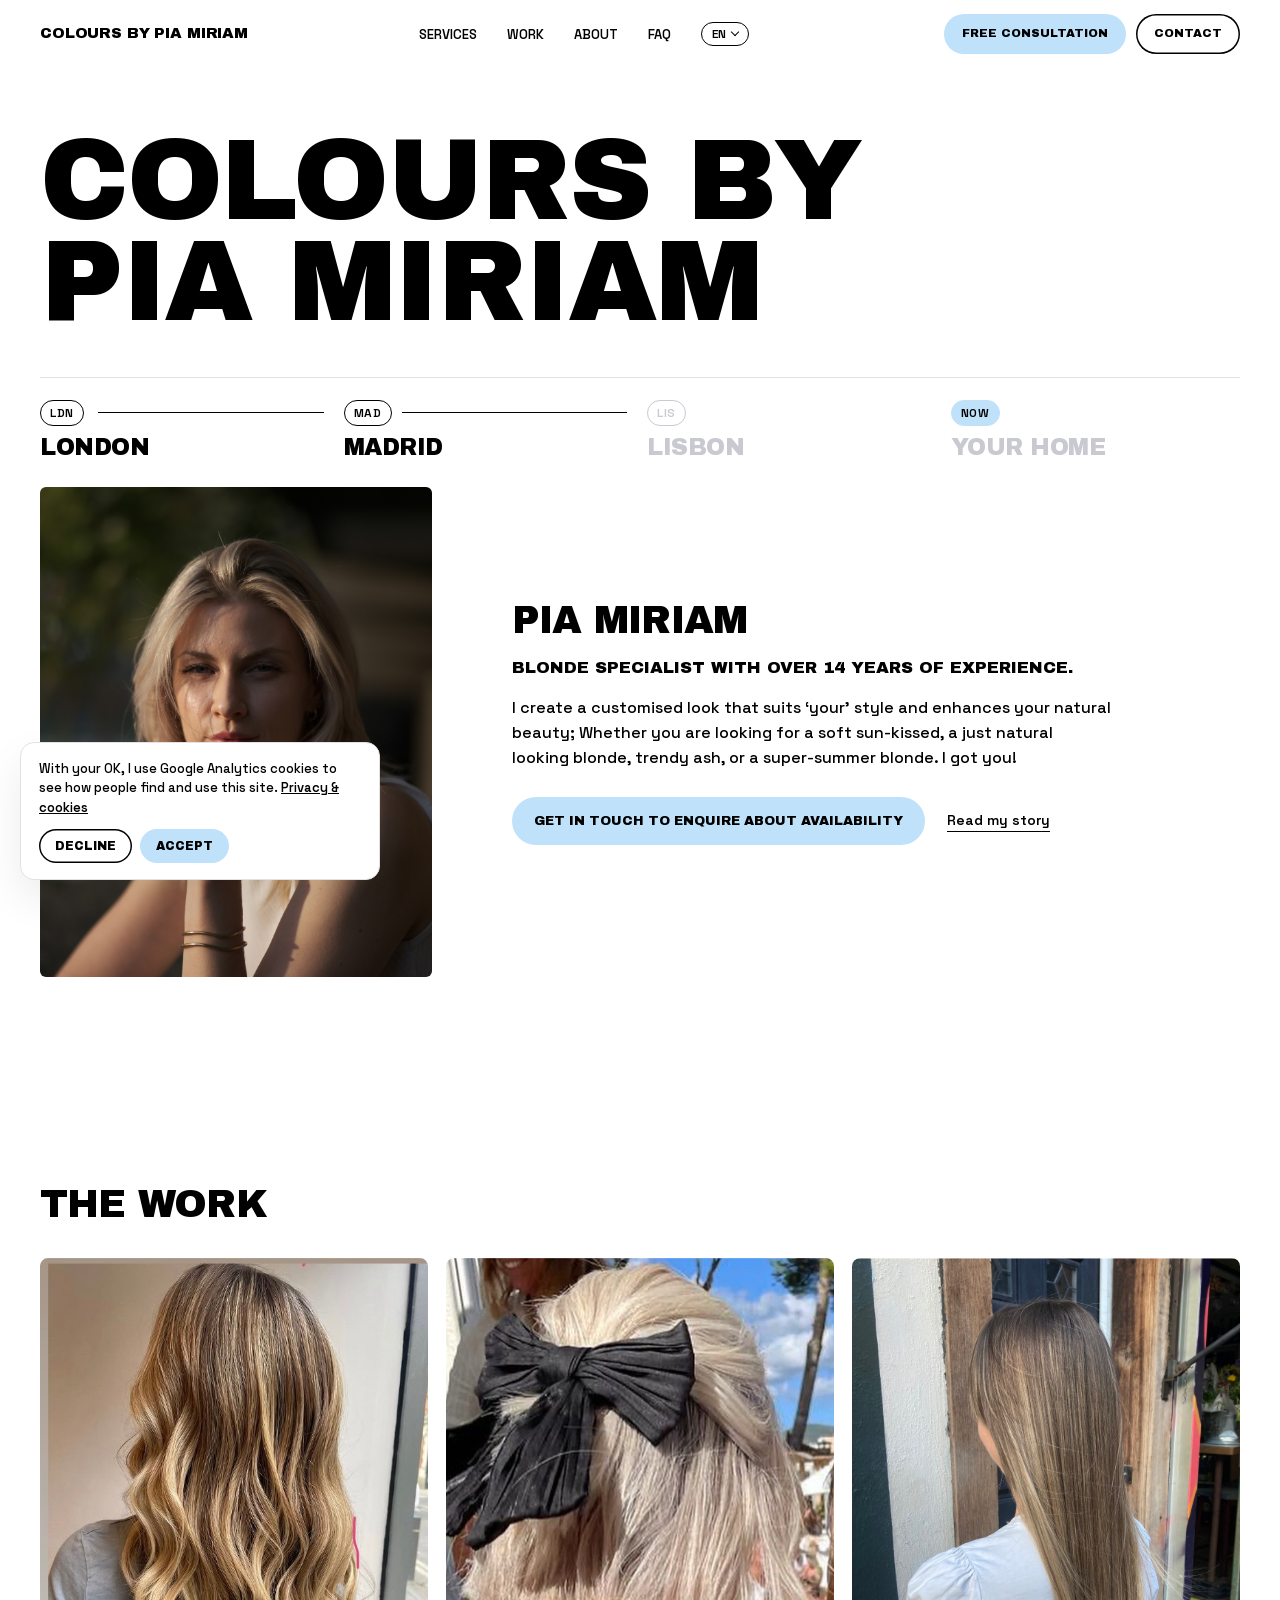
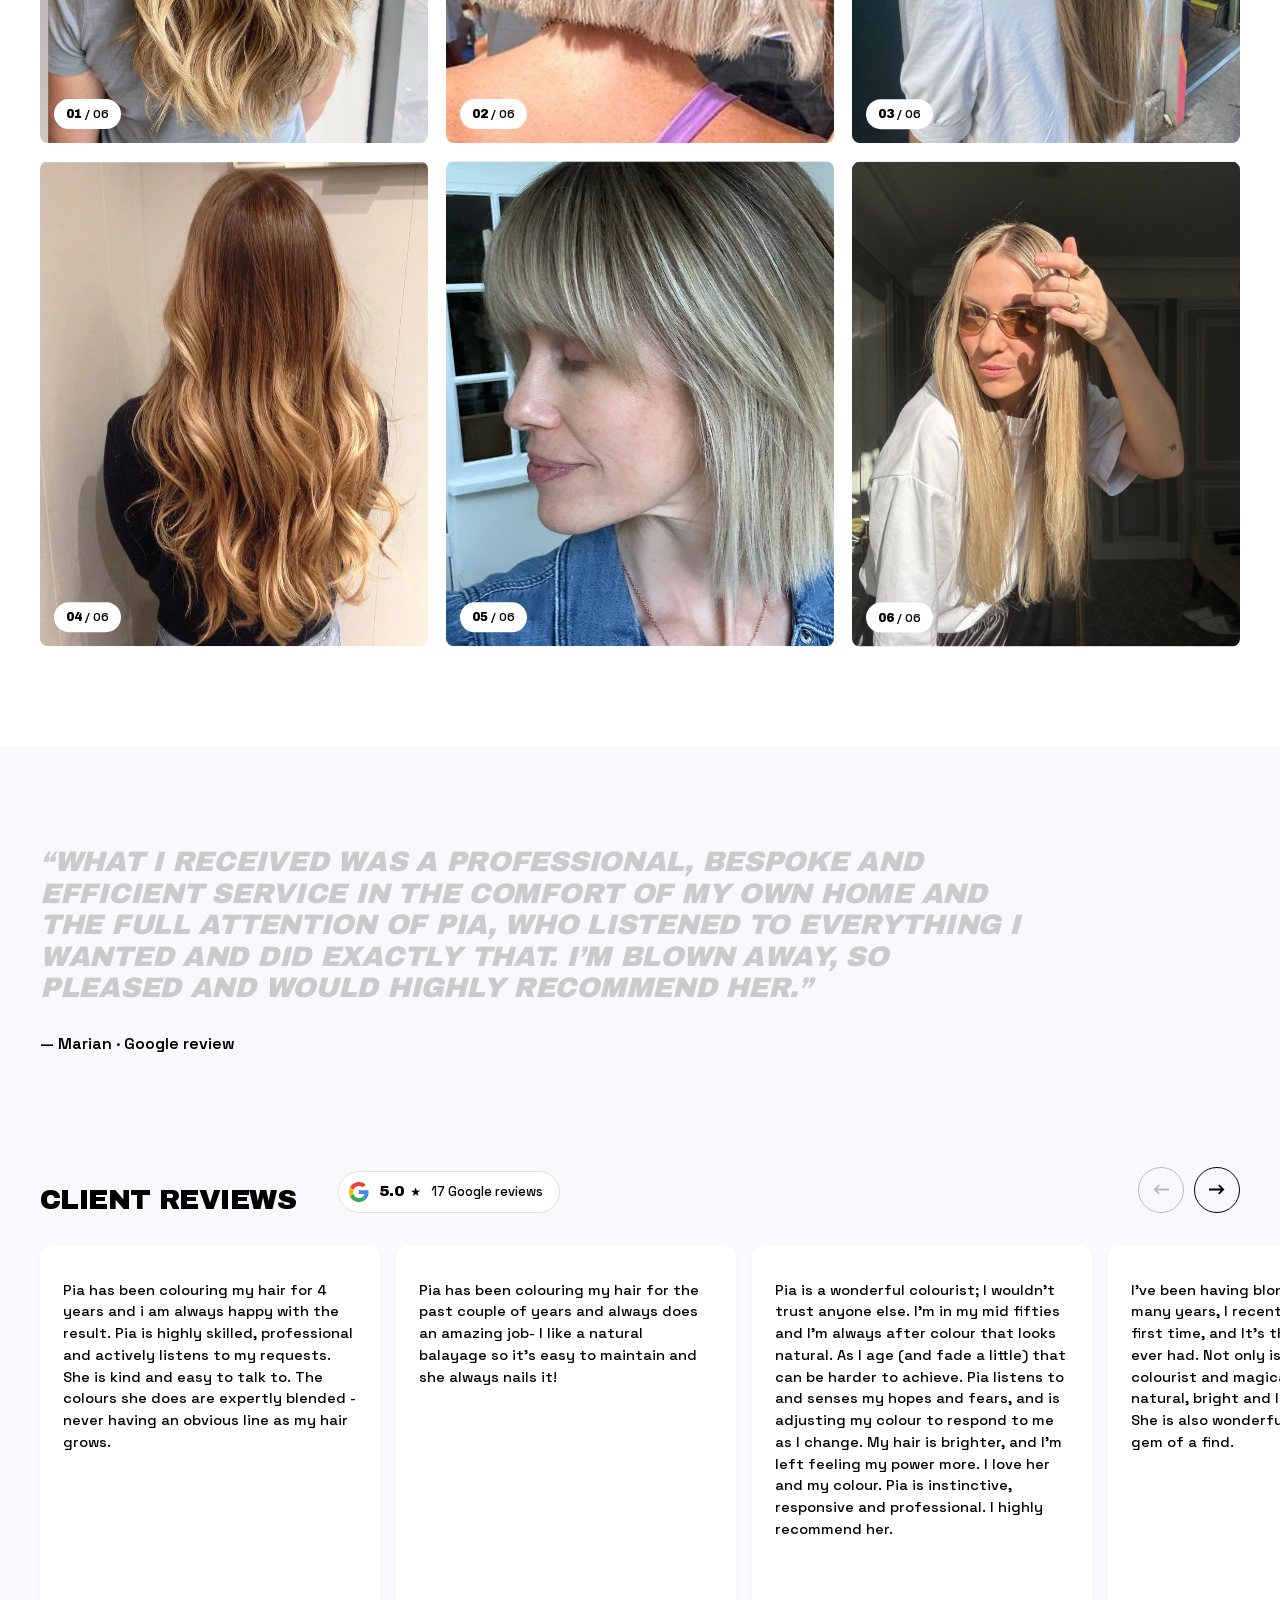
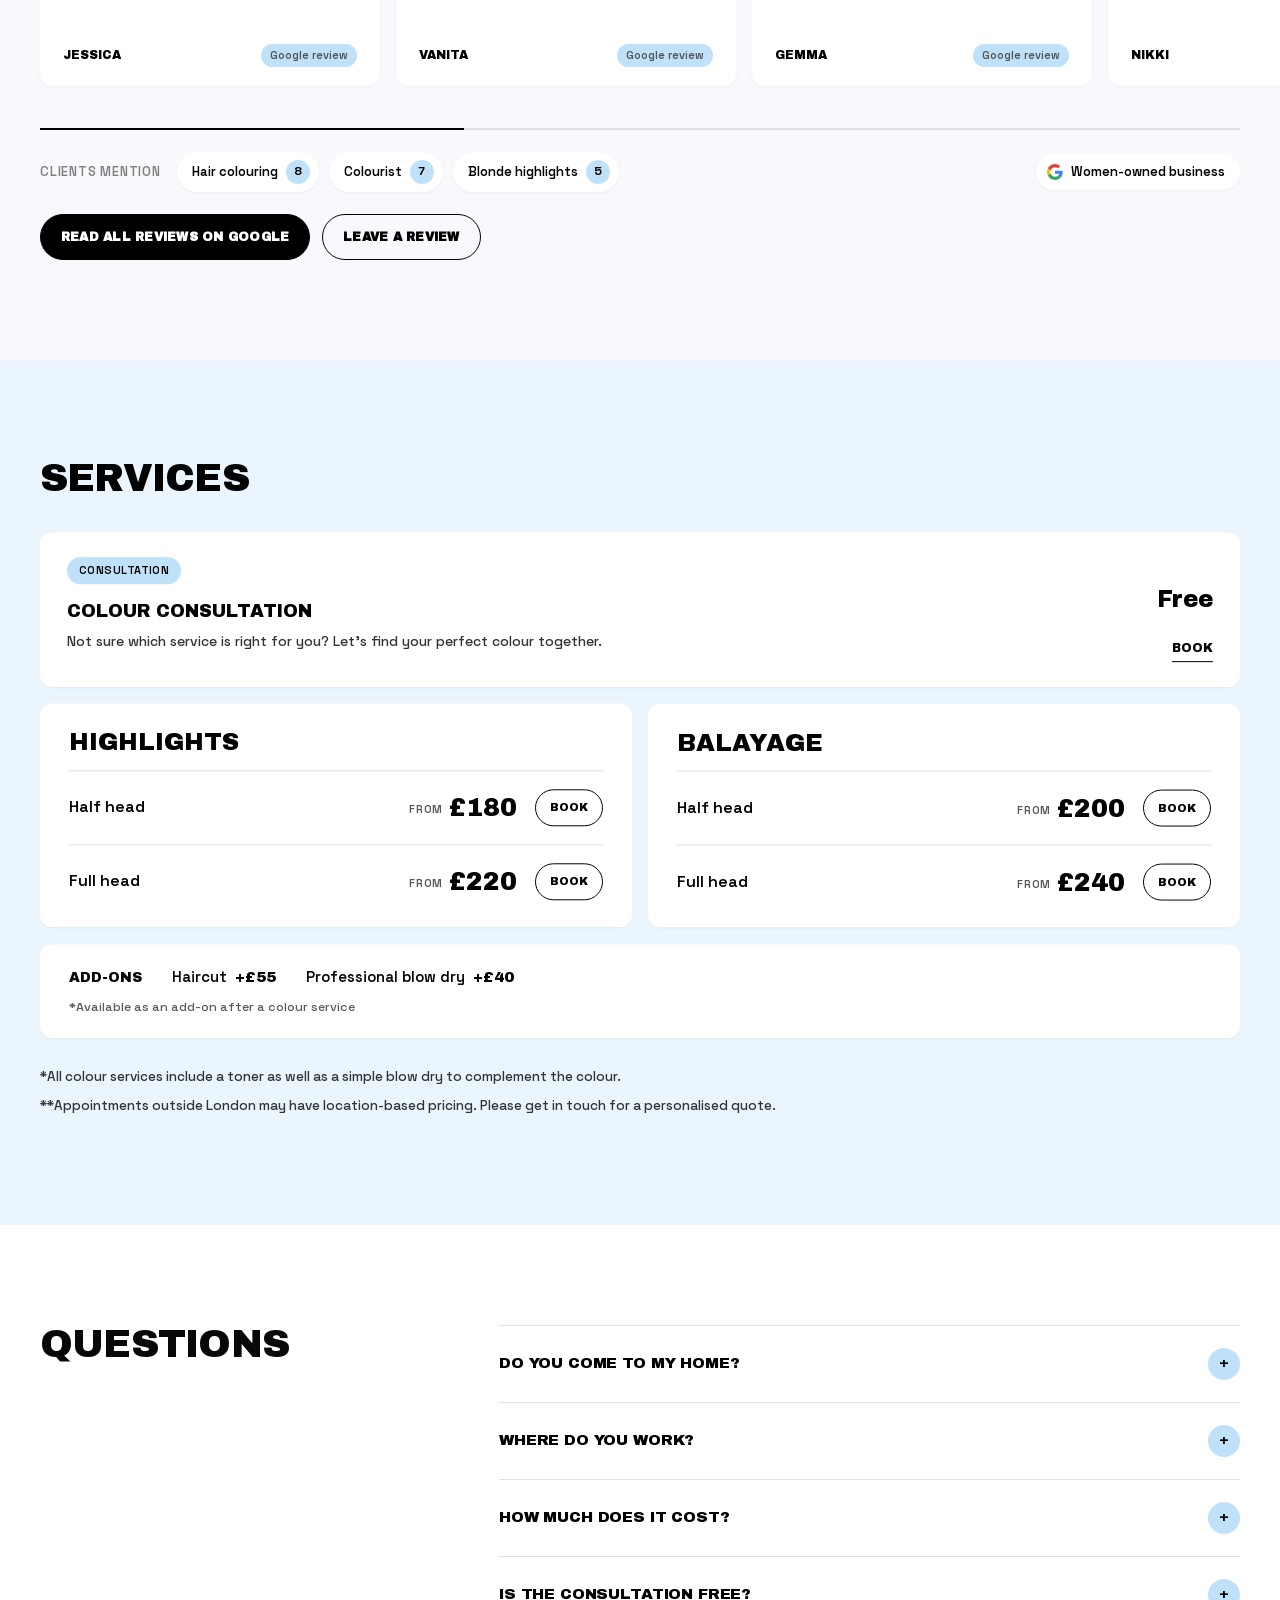
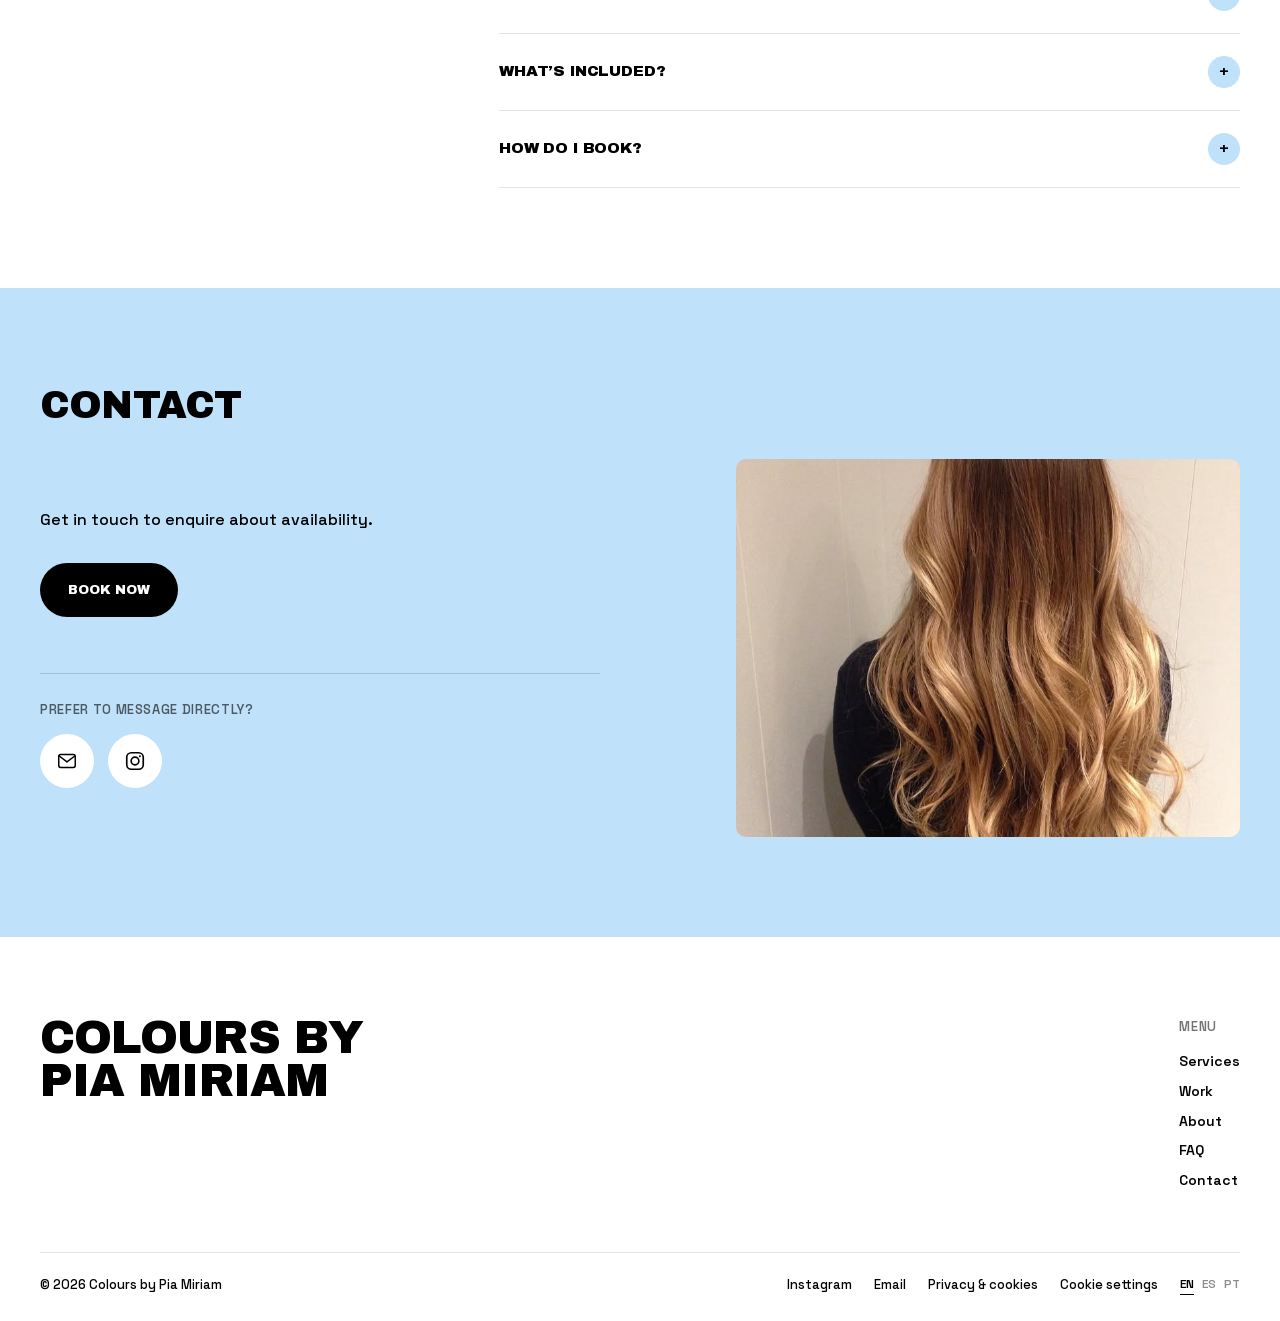
==== commit 3a749427: "Phones: bottom buttons float without the white strip Co-Authored-By: Claude Opus 5.5 <noreply@anthro" ====
--- a/index.html
+++ b/index.html
@@ -481,10 +481,11 @@
 .mbar{display:none}
 @media (max-width:900px){
   .fab{display:none!important}
-  .mbar{display:flex;gap:10px;position:fixed;left:0;right:0;bottom:0;z-index:55;padding:10px 12px calc(10px + env(safe-area-inset-bottom));background:rgba(255,255,255,.94);backdrop-filter:blur(10px);-webkit-backdrop-filter:blur(10px);box-shadow:0 -1px 0 var(--line)}
+  .mbar{display:flex;gap:10px;position:fixed;left:0;right:0;bottom:0;z-index:55;padding:0 12px calc(12px + env(safe-area-inset-bottom));background:none;pointer-events:none}
+  .mbar a{pointer-events:auto;box-shadow:0 4px 14px rgba(0,0,0,.16)}
   .mbar a{flex:1;display:flex;align-items:center;justify-content:center;text-align:center;height:50px;border-radius:999px;font-family:var(--H);text-transform:uppercase;font-size:12px;text-decoration:none;color:#000;-webkit-tap-highlight-color:transparent}
   .mbar .mb-book{background:var(--blue)}
-  .mbar .mb-contact{box-shadow:inset 0 0 0 1.5px #000}
+  .mbar .mb-contact{background:#fff;box-shadow:inset 0 0 0 1.5px #000,0 4px 14px rgba(0,0,0,.16)}
   header.menu-open ~ .mbar{display:none}
   body{padding-bottom:calc(72px + env(safe-area-inset-bottom))}
   .cookie{bottom:calc(84px + env(safe-area-inset-bottom))!important}
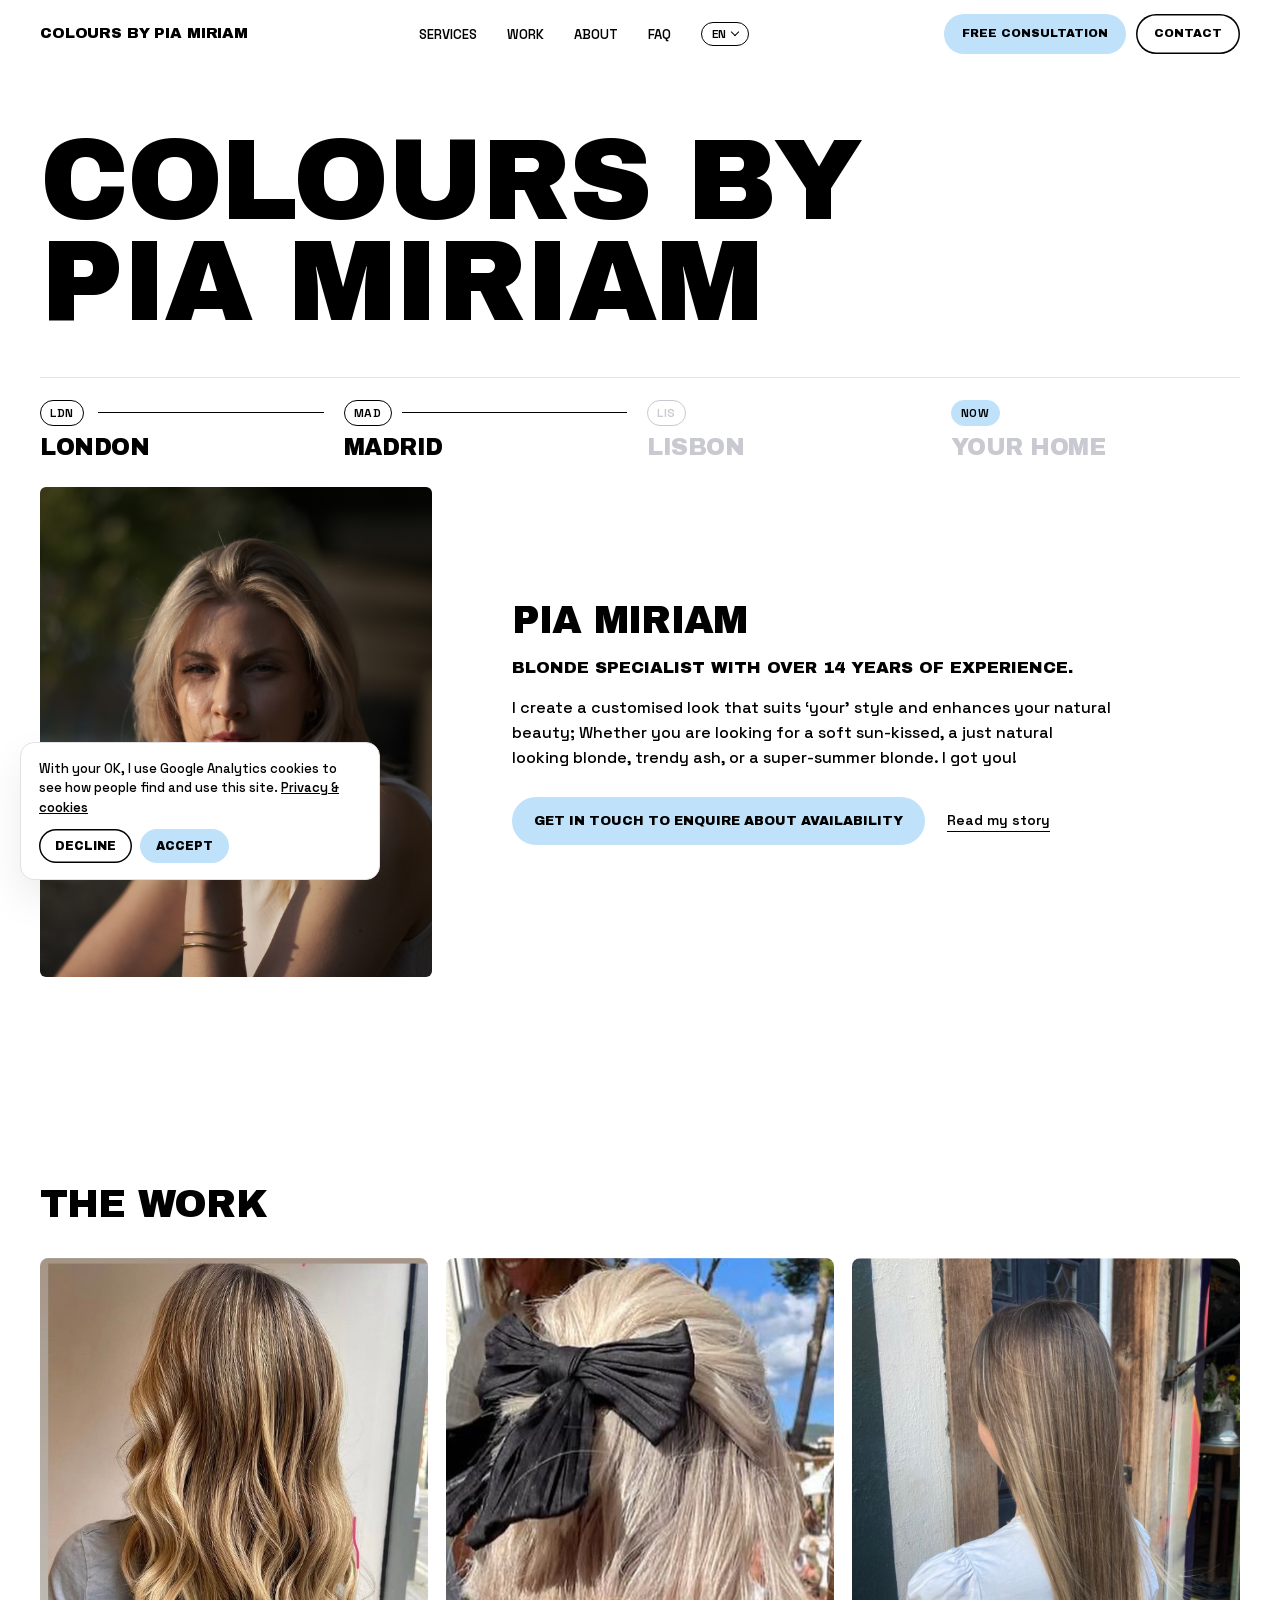
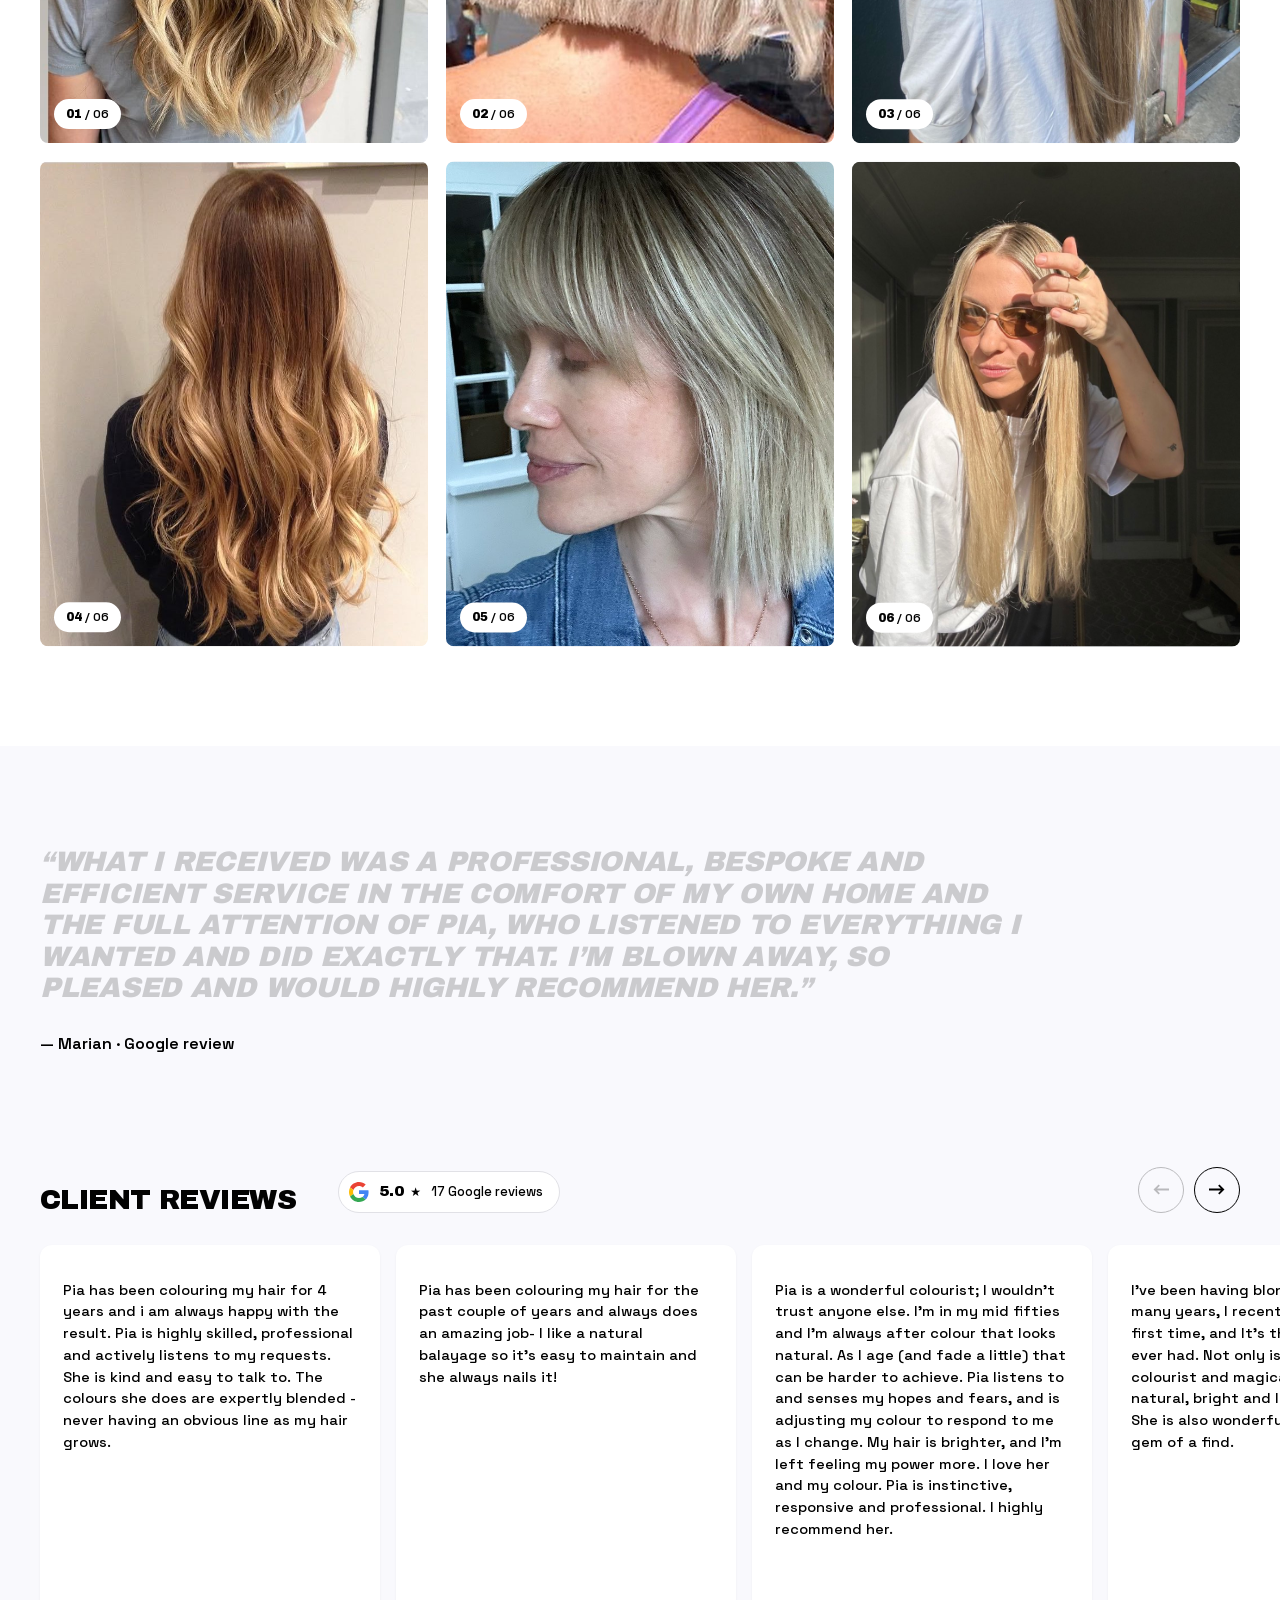
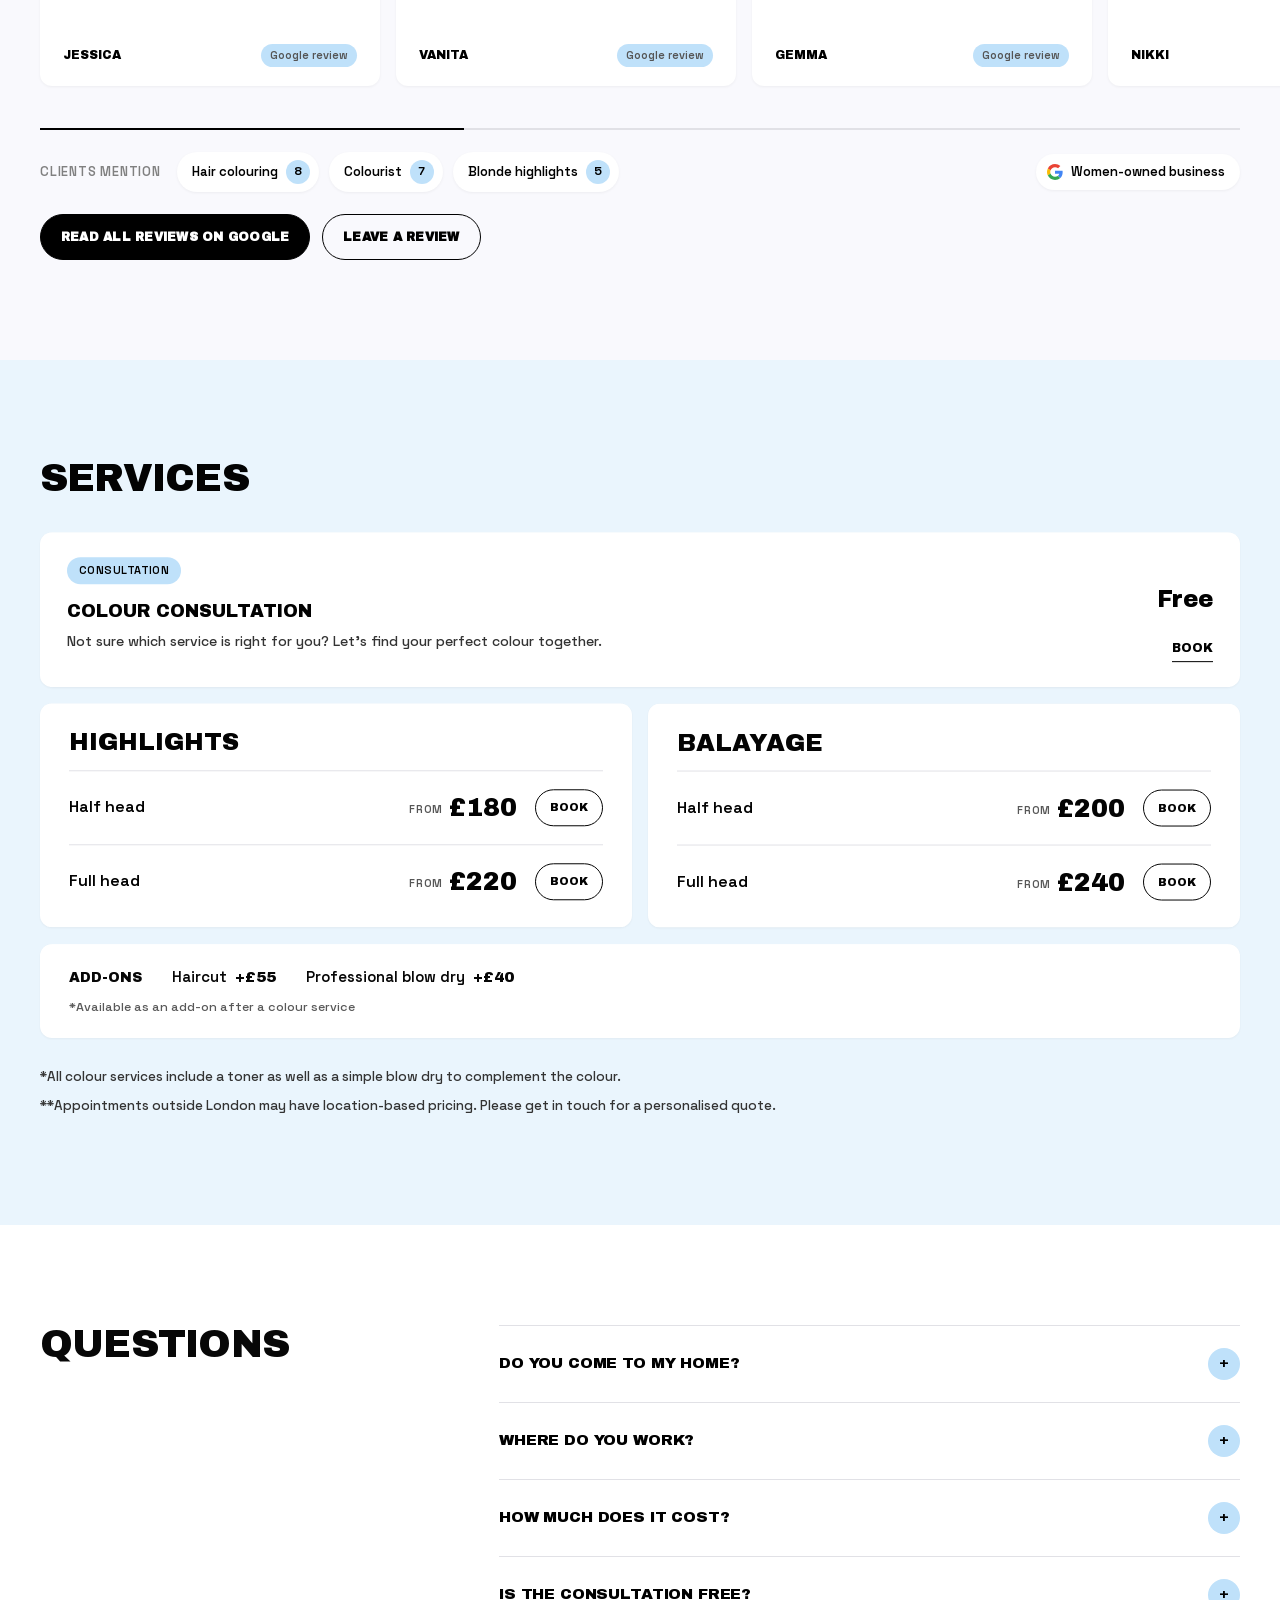
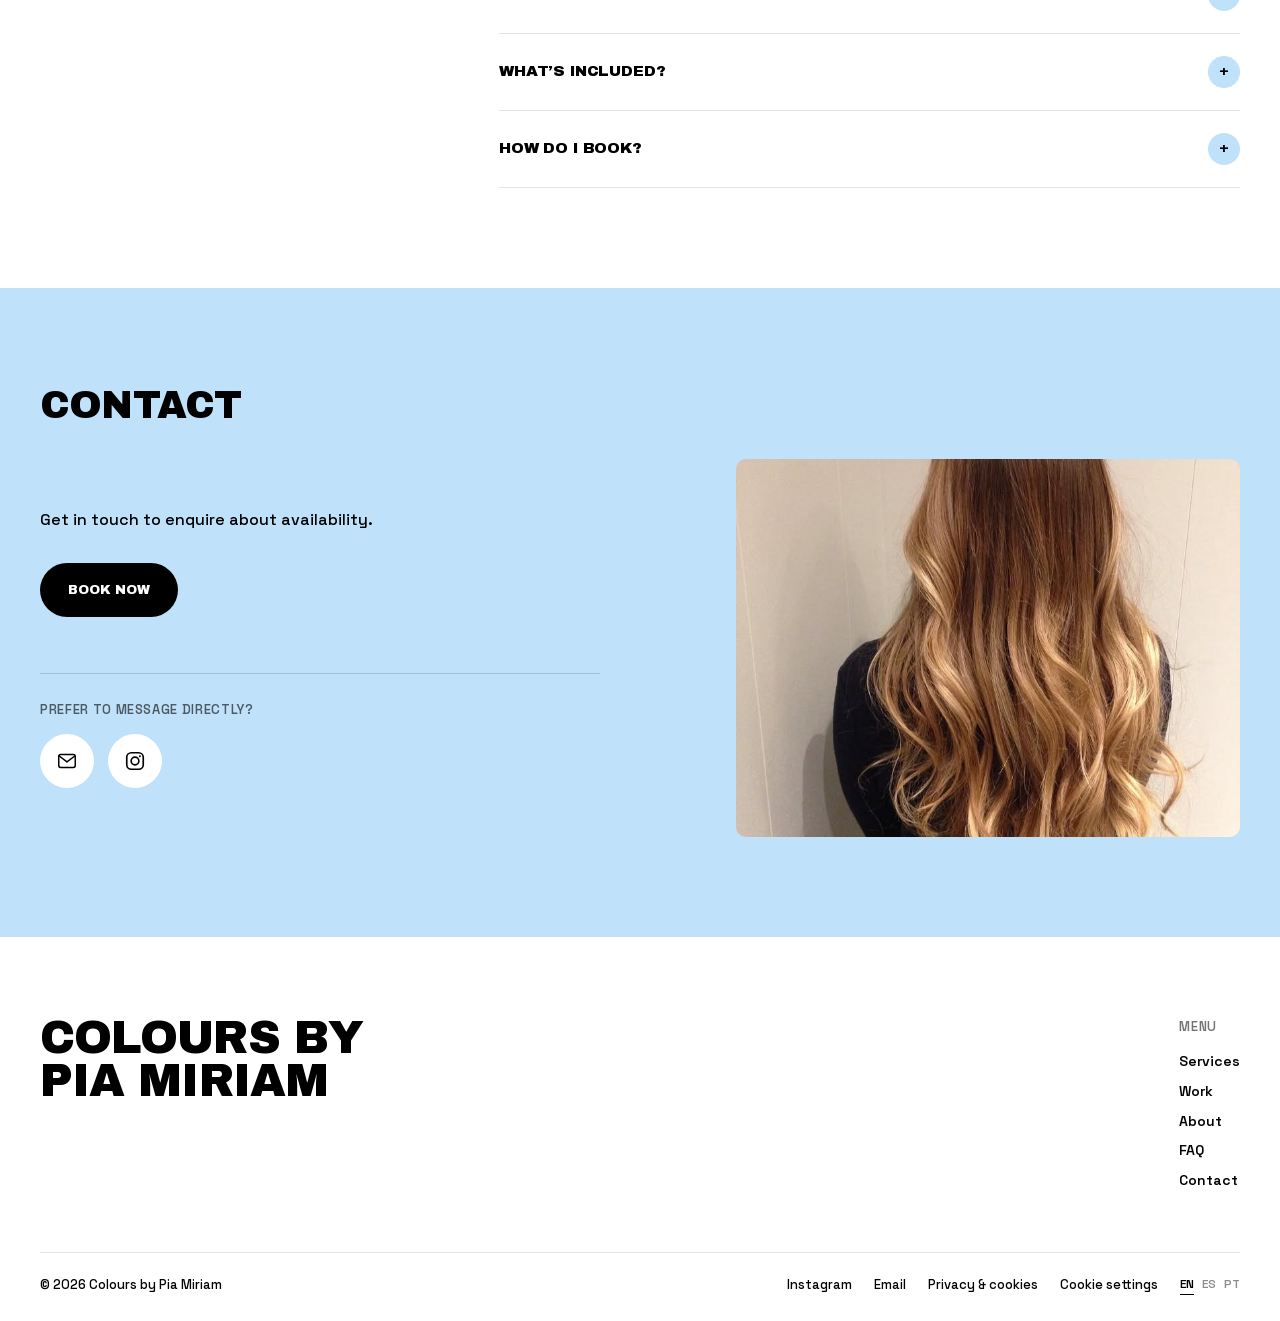
==== commit 17c75d54: "North & West London service areas (FAQ, structured data, AI summary); lighter gallery photos Co-Auth" ====
--- a/index.html
+++ b/index.html
@@ -20,8 +20,8 @@
 <link rel="alternate" hreflang="pt" href="https://www.piamiriamcolour.com/pt">
 <link rel="alternate" hreflang="x-default" href="https://www.piamiriamcolour.com/">
 <link rel="canonical" href="https://www.piamiriamcolour.com/">
-<script type="application/ld+json">{"@context": "https://schema.org", "@type": "HairSalon", "@id": "https://www.piamiriamcolour.com/#business", "name": "Colours by Pia Miriam", "url": "https://www.piamiriamcolour.com/", "image": "https://www.piamiriamcolour.com/share.jpg", "description": "Blonde specialist with over 14 years of experience. Professional-grade hair colouring with exclusive one-on-one experience, and a relaxed vibe in the comfort of your own home.", "email": "piamiriam@gmail.com", "areaServed": [{"@type": "City", "name": "London"}, {"@type": "City", "name": "Madrid"}, {"@type": "City", "name": "Lisbon"}], "priceRange": "£40–£240", "founder": {"@type": "Person", "name": "Pia Miriam", "description": "Blonde specialist with over 14 years of experience."}, "sameAs": ["https://www.instagram.com/coloursbypia_miriam/", "https://www.google.com/maps?cid=7808784801875766394"], "hasOfferCatalog": {"@type": "OfferCatalog", "name": "Services", "itemListElement": [{"@type": "Offer", "itemOffered": {"@type": "Service", "name": "Colour consultation"}, "price": 0, "priceCurrency": "GBP"}, {"@type": "Offer", "itemOffered": {"@type": "Service", "name": "Highlights · Half head"}, "priceSpecification": {"@type": "PriceSpecification", "minPrice": 180, "priceCurrency": "GBP"}}, {"@type": "Offer", "itemOffered": {"@type": "Service", "name": "Highlights · Full head"}, "priceSpecification": {"@type": "PriceSpecification", "minPrice": 220, "priceCurrency": "GBP"}}, {"@type": "Offer", "itemOffered": {"@type": "Service", "name": "Balayage · Half head"}, "priceSpecification": {"@type": "PriceSpecification", "minPrice": 200, "priceCurrency": "GBP"}}, {"@type": "Offer", "itemOffered": {"@type": "Service", "name": "Balayage · Full head"}, "priceSpecification": {"@type": "PriceSpecification", "minPrice": 240, "priceCurrency": "GBP"}}, {"@type": "Offer", "itemOffered": {"@type": "Service", "name": "Haircut"}, "priceSpecification": {"@type": "PriceSpecification", "minPrice": 55, "priceCurrency": "GBP"}}, {"@type": "Offer", "itemOffered": {"@type": "Service", "name": "Professional blow dry"}, "priceSpecification": {"@type": "PriceSpecification", "minPrice": 40, "priceCurrency": "GBP"}}]}}</script>
-<script type="application/ld+json">{"@context": "https://schema.org", "@type": "FAQPage", "mainEntity": [{"@type": "Question", "name": "Do you come to my home?", "acceptedAnswer": {"@type": "Answer", "text": "Yes. I colour hair one-on-one at your home, hotel or private space in London, and I bring everything needed."}}, {"@type": "Question", "name": "Where do you work?", "acceptedAnswer": {"@type": "Answer", "text": "London, and I travel to clients in Madrid and Lisbon throughout the year. Appointments outside London may have location-based pricing."}}, {"@type": "Question", "name": "How much does it cost?", "acceptedAnswer": {"@type": "Answer", "text": "Highlights: half head from £180, full head from £220. Balayage: half head from £200, full head from £240. Add-ons: haircut +£55, professional blow dry +£40."}}, {"@type": "Question", "name": "Is the consultation free?", "acceptedAnswer": {"@type": "Answer", "text": "Yes. Not sure which service is right for you? Let’s find your perfect colour together."}}, {"@type": "Question", "name": "What’s included?", "acceptedAnswer": {"@type": "Answer", "text": "Every colour service includes a toner and a simple blow dry to complement the colour."}}, {"@type": "Question", "name": "How do I book?", "acceptedAnswer": {"@type": "Answer", "text": "Use the booking form on this website, message me on Instagram or send me an email."}}]}</script>
+<script type="application/ld+json">{"@context": "https://schema.org", "@type": "HairSalon", "@id": "https://www.piamiriamcolour.com/#business", "name": "Colours by Pia Miriam", "url": "https://www.piamiriamcolour.com/", "image": "https://www.piamiriamcolour.com/share.jpg", "description": "Blonde specialist with over 14 years of experience. Professional-grade hair colouring with exclusive one-on-one experience, and a relaxed vibe in the comfort of your own home.", "email": "piamiriam@gmail.com", "areaServed": [{"@type": "Place", "name": "Hackney, London"}, {"@type": "Place", "name": "Highbury, London"}, {"@type": "Place", "name": "Islington, London"}, {"@type": "Place", "name": "Camden, London"}, {"@type": "Place", "name": "Belsize Park, London"}, {"@type": "Place", "name": "Hampstead Heath, London"}, {"@type": "Place", "name": "Kensal Rise, London"}, {"@type": "Place", "name": "Brondesbury, London"}, {"@type": "Place", "name": "Hampstead, London"}, {"@type": "Place", "name": "Highgate, London"}, {"@type": "Place", "name": "Primrose Hill, London"}, {"@type": "Place", "name": "Kentish Town, London"}, {"@type": "Place", "name": "Gospel Oak, London"}, {"@type": "Place", "name": "West Hampstead, London"}, {"@type": "Place", "name": "Dalston, London"}, {"@type": "Place", "name": "Canonbury, London"}, {"@type": "Place", "name": "Hackney Wick, London"}, {"@type": "Place", "name": "Homerton, London"}, {"@type": "Place", "name": "Stratford, London"}, {"@type": "Place", "name": "St John's Wood, London"}, {"@type": "Place", "name": "Maida Vale, London"}, {"@type": "Place", "name": "Marylebone, London"}, {"@type": "Place", "name": "Notting Hill, London"}, {"@type": "Place", "name": "Holland Park, London"}, {"@type": "Place", "name": "Kensington, London"}, {"@type": "City", "name": "Madrid"}, {"@type": "City", "name": "Lisbon"}], "priceRange": "£40–£240", "founder": {"@type": "Person", "name": "Pia Miriam", "description": "Blonde specialist with over 14 years of experience."}, "sameAs": ["https://www.instagram.com/coloursbypia_miriam/", "https://www.google.com/maps?cid=7808784801875766394"], "hasOfferCatalog": {"@type": "OfferCatalog", "name": "Services", "itemListElement": [{"@type": "Offer", "itemOffered": {"@type": "Service", "name": "Colour consultation"}, "price": 0, "priceCurrency": "GBP"}, {"@type": "Offer", "itemOffered": {"@type": "Service", "name": "Highlights · Half head"}, "priceSpecification": {"@type": "PriceSpecification", "minPrice": 180, "priceCurrency": "GBP"}}, {"@type": "Offer", "itemOffered": {"@type": "Service", "name": "Highlights · Full head"}, "priceSpecification": {"@type": "PriceSpecification", "minPrice": 220, "priceCurrency": "GBP"}}, {"@type": "Offer", "itemOffered": {"@type": "Service", "name": "Balayage · Half head"}, "priceSpecification": {"@type": "PriceSpecification", "minPrice": 200, "priceCurrency": "GBP"}}, {"@type": "Offer", "itemOffered": {"@type": "Service", "name": "Balayage · Full head"}, "priceSpecification": {"@type": "PriceSpecification", "minPrice": 240, "priceCurrency": "GBP"}}, {"@type": "Offer", "itemOffered": {"@type": "Service", "name": "Haircut"}, "priceSpecification": {"@type": "PriceSpecification", "minPrice": 55, "priceCurrency": "GBP"}}, {"@type": "Offer", "itemOffered": {"@type": "Service", "name": "Professional blow dry"}, "priceSpecification": {"@type": "PriceSpecification", "minPrice": 40, "priceCurrency": "GBP"}}]}}</script>
+<script type="application/ld+json">{"@context": "https://schema.org", "@type": "FAQPage", "mainEntity": [{"@type": "Question", "name": "Do you come to my home?", "acceptedAnswer": {"@type": "Answer", "text": "Yes. I colour hair one-on-one at your home, hotel or private space in London, and I bring everything needed."}}, {"@type": "Question", "name": "Where do you work?", "acceptedAnswer": {"@type": "Answer", "text": "North and West London: Hackney, Highbury, Islington, Camden, Belsize Park, Hampstead Heath, Kensal Rise, Brondesbury, Hampstead, Highgate, Primrose Hill, Kentish Town, Gospel Oak, West Hampstead, Dalston, Canonbury, Hackney Wick, Homerton, Stratford, St John's Wood, Maida Vale, Marylebone, Notting Hill, Holland Park, Kensington. I don’t cover south of the river. I also travel to clients in Madrid and Lisbon throughout the year."}}, {"@type": "Question", "name": "How much does it cost?", "acceptedAnswer": {"@type": "Answer", "text": "Highlights: half head from £180, full head from £220. Balayage: half head from £200, full head from £240. Add-ons: haircut +£55, professional blow dry +£40."}}, {"@type": "Question", "name": "Is the consultation free?", "acceptedAnswer": {"@type": "Answer", "text": "Yes. Not sure which service is right for you? Let’s find your perfect colour together."}}, {"@type": "Question", "name": "What’s included?", "acceptedAnswer": {"@type": "Answer", "text": "Every colour service includes a toner and a simple blow dry to complement the colour."}}, {"@type": "Question", "name": "How do I book?", "acceptedAnswer": {"@type": "Answer", "text": "Use the booking form on this website, message me on Instagram or send me an email."}}]}</script>
 <link href="/fonts.css" rel="stylesheet">
 <style>
 :root{--blue:#BFE1FA;--bg:#F9F9FD;--line:#E1E1E6;--ink:#000;--grey:#808080;--H:'Archivo Black',Impact,sans-serif;--B:'Space Grotesk',system-ui,sans-serif}
@@ -578,7 +578,7 @@
   </div></section>
   <section class="faq" id="faq"><div class="wrap faq-grid">
     <h2 class="H rv">Questions</h2>
-    <div class="qas"><details class="qa"><summary>Do you come to my home?<span aria-hidden="true">+</span></summary><p>Yes. I colour hair one-on-one at your home, hotel or private space in London, and I bring everything needed.</p></details><details class="qa"><summary>Where do you work?<span aria-hidden="true">+</span></summary><p>London, and I travel to clients in Madrid and Lisbon throughout the year. Appointments outside London may have location-based pricing.</p></details><details class="qa"><summary>How much does it cost?<span aria-hidden="true">+</span></summary><p>Highlights: half head from £180, full head from £220. Balayage: half head from £200, full head from £240. Add-ons: haircut +£55, professional blow dry +£40.</p></details><details class="qa"><summary>Is the consultation free?<span aria-hidden="true">+</span></summary><p>Yes. Not sure which service is right for you? Let’s find your perfect colour together.</p></details><details class="qa"><summary>What’s included?<span aria-hidden="true">+</span></summary><p>Every colour service includes a toner and a simple blow dry to complement the colour.</p></details><details class="qa"><summary>How do I book?<span aria-hidden="true">+</span></summary><p>Use the booking form on this website, message me on Instagram or send me an email.</p></details></div>
+    <div class="qas"><details class="qa"><summary>Do you come to my home?<span aria-hidden="true">+</span></summary><p>Yes. I colour hair one-on-one at your home, hotel or private space in London, and I bring everything needed.</p></details><details class="qa"><summary>Where do you work?<span aria-hidden="true">+</span></summary><p>North and West London: Hackney, Highbury, Islington, Camden, Belsize Park, Hampstead Heath, Kensal Rise, Brondesbury, Hampstead, Highgate, Primrose Hill, Kentish Town, Gospel Oak, West Hampstead, Dalston, Canonbury, Hackney Wick, Homerton, Stratford, St John&#x27;s Wood, Maida Vale, Marylebone, Notting Hill, Holland Park, Kensington. I don’t cover south of the river. I also travel to clients in Madrid and Lisbon throughout the year.</p></details><details class="qa"><summary>How much does it cost?<span aria-hidden="true">+</span></summary><p>Highlights: half head from £180, full head from £220. Balayage: half head from £200, full head from £240. Add-ons: haircut +£55, professional blow dry +£40.</p></details><details class="qa"><summary>Is the consultation free?<span aria-hidden="true">+</span></summary><p>Yes. Not sure which service is right for you? Let’s find your perfect colour together.</p></details><details class="qa"><summary>What’s included?<span aria-hidden="true">+</span></summary><p>Every colour service includes a toner and a simple blow dry to complement the colour.</p></details><details class="qa"><summary>How do I book?<span aria-hidden="true">+</span></summary><p>Use the booking form on this website, message me on Instagram or send me an email.</p></details></div>
   </div></section>
   <section class="contact" id="contact"><div class="wrap">
     <h2 class="H">Contact</h2>
